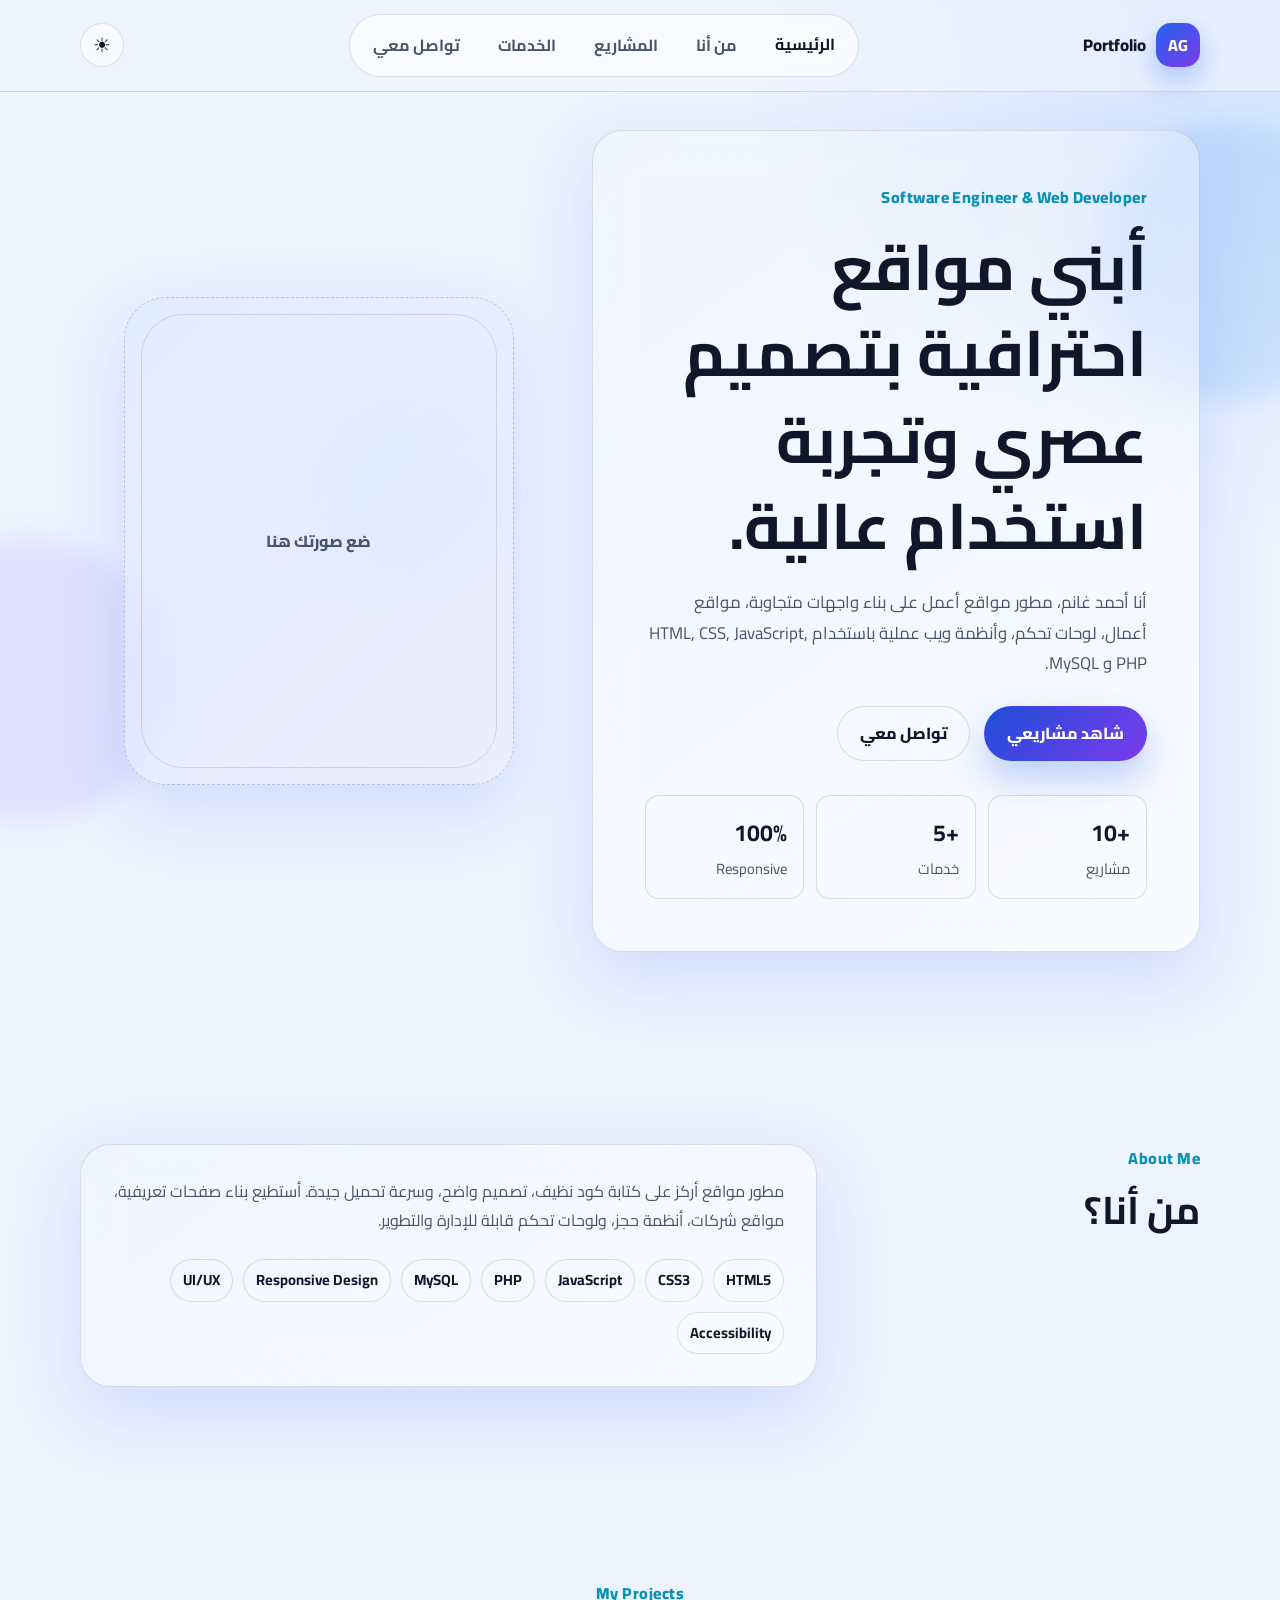
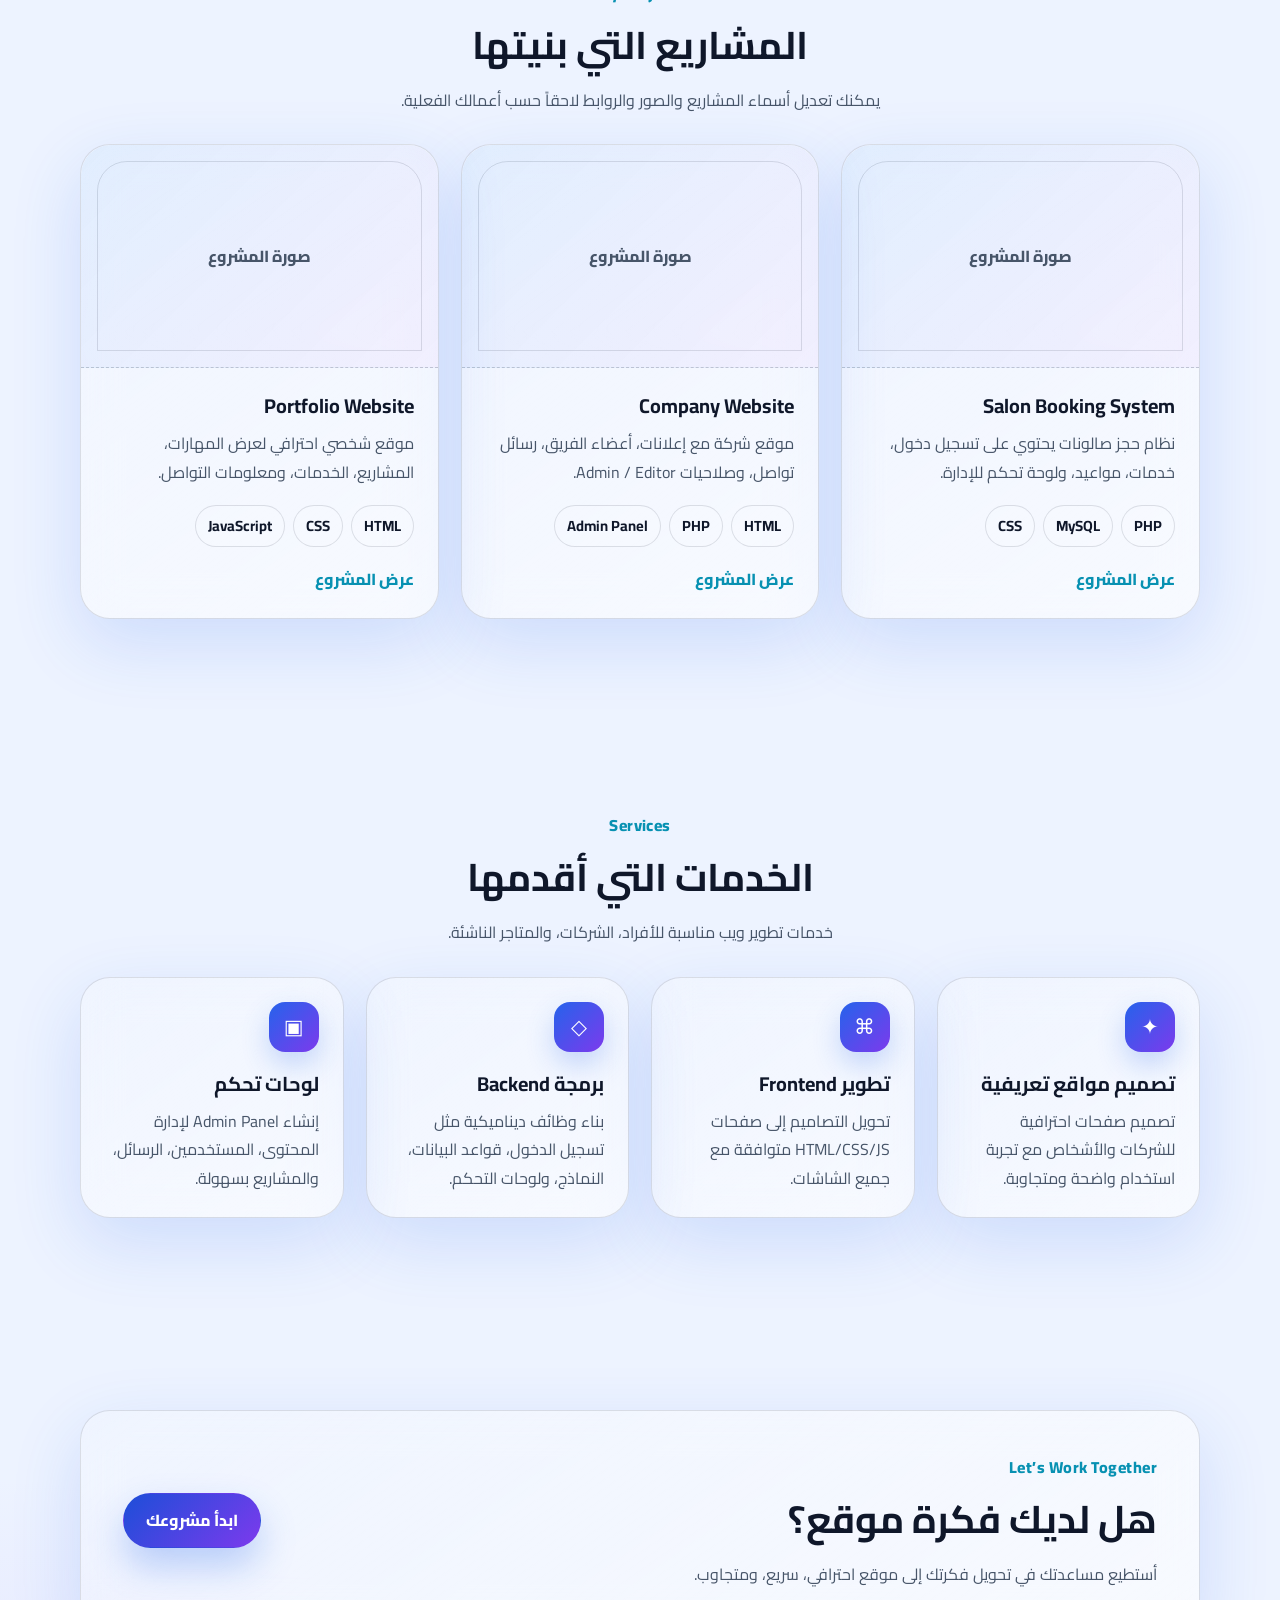
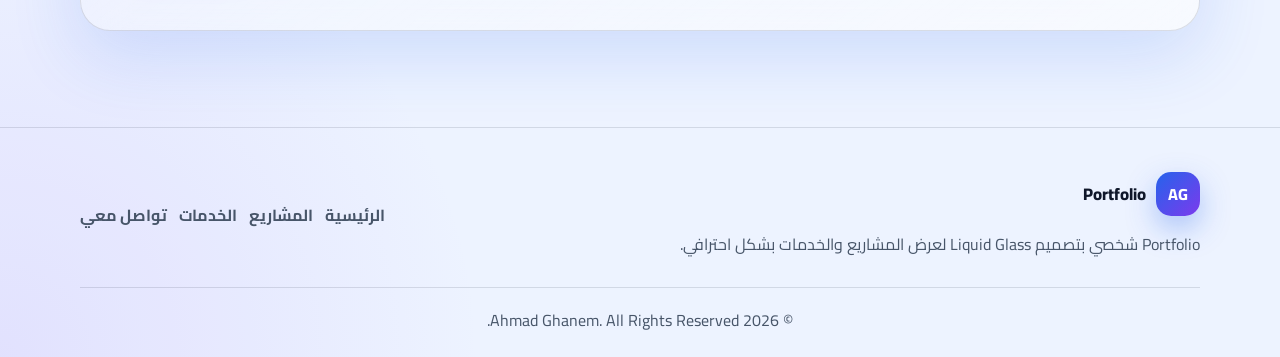
==== index.html @ 42062185 "Add files via upload" ====
<!DOCTYPE html>
<html lang="ar" dir="rtl">
<head>
  <meta charset="UTF-8" />
  <meta name="viewport" content="width=device-width, initial-scale=1.0" />
  <meta name="description" content="Portfolio احترافي لمبرمج ومطور مواقع" />
  <title>Ahmad Ghanem | Web Developer Portfolio</title>

  <link rel="preconnect" href="https://fonts.googleapis.com" />
  <link rel="preconnect" href="https://fonts.gstatic.com" crossorigin />
  <link href="https://fonts.googleapis.com/css2?family=Cairo:wght@400;500;600;700;800&display=swap" rel="stylesheet" />
  <link rel="stylesheet" href="assets/css/style.css" />
</head>
<body>
  <a href="#main" class="skip-link">تخطي إلى المحتوى الرئيسي</a>

  <div class="bg-shapes" aria-hidden="true">
    <span class="shape shape-one"></span>
    <span class="shape shape-two"></span>
    <span class="shape shape-three"></span>
  </div>

  <header class="site-header" id="top">
    <nav class="navbar container" aria-label="القائمة الرئيسية">
      <a href="index.html" class="logo" aria-label="الانتقال إلى الصفحة الرئيسية">
        <span class="logo-mark">AG</span>
        <span class="logo-text">Portfolio</span>
      </a>

      <button class="nav-toggle" type="button" aria-label="فتح القائمة" aria-expanded="false" aria-controls="navMenu">
        <span></span>
        <span></span>
        <span></span>
      </button>

      <ul class="nav-menu" id="navMenu">
        <li><a href="#home" class="nav-link active">الرئيسية</a></li>
        <li><a href="#about" class="nav-link">من أنا</a></li>
        <li><a href="#projects" class="nav-link">المشاريع</a></li>
        <li><a href="#services" class="nav-link">الخدمات</a></li>
        <li><a href="contact.html" class="nav-link">تواصل معي</a></li>
      </ul>

      <button class="theme-toggle" type="button" aria-label="تبديل الوضع الليلي والنهاري">
        <span class="theme-icon">☾</span>
      </button>
    </nav>
  </header>

  <main id="main">
    <section class="hero section" id="home">
      <div class="container hero-grid">
        <div class="hero-content glass-card reveal">
          <span class="eyebrow">Software Engineer & Web Developer</span>
          <h1>أبني مواقع احترافية بتصميم عصري وتجربة استخدام عالية.</h1>
          <p>
            أنا أحمد غانم، مطور مواقع أعمل على بناء واجهات متجاوبة، مواقع أعمال، لوحات تحكم، وأنظمة ويب عملية باستخدام HTML, CSS, JavaScript, PHP و MySQL.
          </p>

          <div class="hero-actions">
            <a href="#projects" class="btn btn-primary">شاهد مشاريعي</a>
            <a href="contact.html" class="btn btn-outline">تواصل معي</a>
          </div>

          <div class="hero-stats" aria-label="إحصائيات مختصرة">
            <div>
              <strong>+10</strong>
              <span>مشاريع</span>
            </div>
            <div>
              <strong>+5</strong>
              <span>خدمات</span>
            </div>
            <div>
              <strong>100%</strong>
              <span>Responsive</span>
            </div>
          </div>
        </div>

        <div class="hero-image-wrap reveal">
          <div class="image-placeholder profile-placeholder" role="img" aria-label="مكان صورة شخصية سيتم إضافتها لاحقاً">
            <span>ضع صورتك هنا</span>
          </div>
        </div>
      </div>
    </section>

    <section class="section" id="about">
      <div class="container about-grid">
        <div class="section-head reveal">
          <span class="eyebrow">About Me</span>
          <h2>من أنا؟</h2>
        </div>

        <div class="glass-card about-card reveal">
          <p>
            مطور مواقع أركز على كتابة كود نظيف، تصميم واضح، وسرعة تحميل جيدة. أستطيع بناء صفحات تعريفية، مواقع شركات، أنظمة حجز، ولوحات تحكم قابلة للإدارة والتطوير.
          </p>
          <div class="skills-list" aria-label="المهارات التقنية">
            <span>HTML5</span>
            <span>CSS3</span>
            <span>JavaScript</span>
            <span>PHP</span>
            <span>MySQL</span>
            <span>Responsive Design</span>
            <span>UI/UX</span>
            <span>Accessibility</span>
          </div>
        </div>
      </div>
    </section>

    <section class="section" id="projects">
      <div class="container">
        <div class="section-head center reveal">
          <span class="eyebrow">My Projects</span>
          <h2>المشاريع التي بنيتها</h2>
          <p>يمكنك تعديل أسماء المشاريع والصور والروابط لاحقاً حسب أعمالك الفعلية.</p>
        </div>

        <div class="cards-grid projects-grid">
          <article class="project-card glass-card reveal">
            <div class="image-placeholder project-image" role="img" aria-label="مكان صورة مشروع">
              <span>صورة المشروع</span>
            </div>
            <div class="card-body">
              <h3>Salon Booking System</h3>
              <p>نظام حجز صالونات يحتوي على تسجيل دخول، خدمات، مواعيد، ولوحة تحكم للإدارة.</p>
              <div class="tags">
                <span>PHP</span>
                <span>MySQL</span>
                <span>CSS</span>
              </div>
              <a href="#" class="text-link" aria-label="عرض تفاصيل مشروع Salon Booking System">عرض المشروع</a>
            </div>
          </article>

          <article class="project-card glass-card reveal">
            <div class="image-placeholder project-image" role="img" aria-label="مكان صورة مشروع">
              <span>صورة المشروع</span>
            </div>
            <div class="card-body">
              <h3>Company Website</h3>
              <p>موقع شركة مع إعلانات، أعضاء الفريق، رسائل تواصل، وصلاحيات Admin / Editor.</p>
              <div class="tags">
                <span>HTML</span>
                <span>PHP</span>
                <span>Admin Panel</span>
              </div>
              <a href="#" class="text-link" aria-label="عرض تفاصيل مشروع Company Website">عرض المشروع</a>
            </div>
          </article>

          <article class="project-card glass-card reveal">
            <div class="image-placeholder project-image" role="img" aria-label="مكان صورة مشروع">
              <span>صورة المشروع</span>
            </div>
            <div class="card-body">
              <h3>Portfolio Website</h3>
              <p>موقع شخصي احترافي لعرض المهارات، المشاريع، الخدمات، ومعلومات التواصل.</p>
              <div class="tags">
                <span>HTML</span>
                <span>CSS</span>
                <span>JavaScript</span>
              </div>
              <a href="#" class="text-link" aria-label="عرض تفاصيل مشروع Portfolio Website">عرض المشروع</a>
            </div>
          </article>
        </div>
      </div>
    </section>

    <section class="section" id="services">
      <div class="container">
        <div class="section-head center reveal">
          <span class="eyebrow">Services</span>
          <h2>الخدمات التي أقدمها</h2>
          <p>خدمات تطوير ويب مناسبة للأفراد، الشركات، والمتاجر الناشئة.</p>
        </div>

        <div class="cards-grid services-grid">
          <article class="service-card glass-card reveal">
            <div class="service-icon" aria-hidden="true">✦</div>
            <h3>تصميم مواقع تعريفية</h3>
            <p>تصميم صفحات احترافية للشركات والأشخاص مع تجربة استخدام واضحة ومتجاوبة.</p>
          </article>

          <article class="service-card glass-card reveal">
            <div class="service-icon" aria-hidden="true">⌘</div>
            <h3>تطوير Frontend</h3>
            <p>تحويل التصاميم إلى صفحات HTML/CSS/JS متوافقة مع جميع الشاشات.</p>
          </article>

          <article class="service-card glass-card reveal">
            <div class="service-icon" aria-hidden="true">◇</div>
            <h3>برمجة Backend</h3>
            <p>بناء وظائف ديناميكية مثل تسجيل الدخول، قواعد البيانات، النماذج، ولوحات التحكم.</p>
          </article>

          <article class="service-card glass-card reveal">
            <div class="service-icon" aria-hidden="true">▣</div>
            <h3>لوحات تحكم</h3>
            <p>إنشاء Admin Panel لإدارة المحتوى، المستخدمين، الرسائل، والمشاريع بسهولة.</p>
          </article>
        </div>
      </div>
    </section>

    <section class="section cta-section">
      <div class="container">
        <div class="cta-card glass-card reveal">
          <div>
            <span class="eyebrow">Let’s Work Together</span>
            <h2>هل لديك فكرة موقع؟</h2>
            <p>أستطيع مساعدتك في تحويل فكرتك إلى موقع احترافي، سريع، ومتجاوب.</p>
          </div>
          <a href="contact.html" class="btn btn-primary">ابدأ مشروعك</a>
        </div>
      </div>
    </section>
  </main>

  <footer class="footer">
    <div class="container footer-grid">
      <div>
        <a href="index.html" class="logo footer-logo">
          <span class="logo-mark">AG</span>
          <span class="logo-text">Portfolio</span>
        </a>
        <p>Portfolio شخصي بتصميم Liquid Glass لعرض المشاريع والخدمات بشكل احترافي.</p>
      </div>

      <div class="footer-links">
        <a href="#home">الرئيسية</a>
        <a href="#projects">المشاريع</a>
        <a href="#services">الخدمات</a>
        <a href="contact.html">تواصل معي</a>
      </div>
    </div>

    <div class="footer-bottom container">
      <p>© <span id="year"></span> Ahmad Ghanem. All Rights Reserved.</p>
    </div>
  </footer>

  <script src="assets/js/main.js"></script>
</body>
</html>
---- assets/css/style.css ----
:root {
  --bg: #050816;
  --bg-soft: #0b1024;
  --text: #f8fafc;
  --muted: #a7b0c3;
  --primary: #60a5fa;
  --primary-strong: #2563eb;
  --secondary: #a78bfa;
  --accent: #22d3ee;
  --glass: rgba(255, 255, 255, 0.09);
  --glass-border: rgba(255, 255, 255, 0.2);
  --shadow: 0 24px 80px rgba(0, 0, 0, 0.35);
  --radius-lg: 30px;
  --radius-md: 22px;
  --radius-sm: 14px;
  --container: 1120px;
  --transition: 220ms ease;
}

[data-theme="light"] {
  --bg: #edf3ff;
  --bg-soft: #ffffff;
  --text: #0f172a;
  --muted: #475569;
  --primary: #2563eb;
  --primary-strong: #1d4ed8;
  --secondary: #7c3aed;
  --accent: #0891b2;
  --glass: rgba(255, 255, 255, 0.58);
  --glass-border: rgba(15, 23, 42, 0.12);
  --shadow: 0 24px 70px rgba(37, 99, 235, 0.16);
}

* {
  box-sizing: border-box;
  margin: 0;
  padding: 0;
}

html {
  scroll-behavior: smooth;
}

body {
  min-height: 100vh;
  font-family: "Cairo", system-ui, -apple-system, BlinkMacSystemFont, "Segoe UI", sans-serif;
  background:
    radial-gradient(circle at top right, rgba(96, 165, 250, 0.2), transparent 34rem),
    radial-gradient(circle at bottom left, rgba(167, 139, 250, 0.18), transparent 30rem),
    var(--bg);
  color: var(--text);
  line-height: 1.8;
  overflow-x: hidden;
}

body.menu-open {
  overflow: hidden;
}

img {
  max-width: 100%;
  display: block;
}

a {
  color: inherit;
  text-decoration: none;
}

ul {
  list-style: none;
}

button,
input,
textarea {
  font: inherit;
}

button {
  cursor: pointer;
}

:focus-visible {
  outline: 3px solid var(--accent);
  outline-offset: 4px;
}

.skip-link {
  position: fixed;
  top: 14px;
  right: 14px;
  z-index: 9999;
  transform: translateY(-140%);
  padding: 10px 16px;
  border-radius: 999px;
  background: var(--text);
  color: var(--bg);
  font-weight: 700;
  transition: transform var(--transition);
}

.skip-link:focus {
  transform: translateY(0);
}

.container {
  width: min(calc(100% - 32px), var(--container));
  margin-inline: auto;
}

.section {
  padding: 96px 0;
  position: relative;
}

.bg-shapes {
  position: fixed;
  inset: 0;
  pointer-events: none;
  z-index: -1;
  overflow: hidden;
}

.shape {
  position: absolute;
  width: 280px;
  height: 280px;
  border-radius: 999px;
  filter: blur(12px);
  opacity: 0.55;
}

.shape-one {
  top: 120px;
  right: -90px;
  background: rgba(96, 165, 250, 0.35);
}

.shape-two {
  bottom: 80px;
  left: -110px;
  background: rgba(167, 139, 250, 0.32);
}

.shape-three {
  top: 45%;
  left: 25%;
  width: 180px;
  height: 180px;
  background: rgba(34, 211, 238, 0.18);
}

.glass-card {
  border: 1px solid var(--glass-border);
  background: linear-gradient(145deg, rgba(255, 255, 255, 0.14), var(--glass));
  box-shadow: var(--shadow);
  backdrop-filter: blur(22px);
  -webkit-backdrop-filter: blur(22px);
  border-radius: var(--radius-lg);
}

.site-header {
  position: fixed;
  top: 0;
  right: 0;
  left: 0;
  z-index: 1000;
  padding: 14px 0;
  background: rgba(5, 8, 22, 0.58);
  backdrop-filter: blur(20px);
  -webkit-backdrop-filter: blur(20px);
  border-bottom: 1px solid var(--glass-border);
}

[data-theme="light"] .site-header {
  background: rgba(237, 243, 255, 0.68);
}

.navbar {
  display: flex;
  align-items: center;
  justify-content: space-between;
  gap: 18px;
}

.logo {
  display: inline-flex;
  align-items: center;
  gap: 10px;
  font-weight: 800;
}

.logo-mark {
  width: 44px;
  height: 44px;
  display: grid;
  place-items: center;
  border-radius: 15px;
  background: linear-gradient(135deg, var(--primary), var(--secondary));
  color: #fff;
  box-shadow: 0 12px 30px rgba(37, 99, 235, 0.35);
}

.logo-text {
  font-size: 1.05rem;
}

.nav-menu {
  display: flex;
  align-items: center;
  gap: 8px;
  padding: 8px;
  border: 1px solid var(--glass-border);
  border-radius: 999px;
  background: var(--glass);
}

.nav-link {
  display: inline-flex;
  padding: 8px 15px;
  border-radius: 999px;
  color: var(--muted);
  font-weight: 700;
  transition: color var(--transition), background var(--transition), transform var(--transition);
}

.nav-link:hover,
.nav-link.active {
  color: var(--text);
  background: rgba(255, 255, 255, 0.12);
  transform: translateY(-1px);
}

.theme-toggle,
.nav-toggle {
  border: 1px solid var(--glass-border);
  color: var(--text);
  background: var(--glass);
  backdrop-filter: blur(18px);
  -webkit-backdrop-filter: blur(18px);
}

.theme-toggle {
  width: 44px;
  height: 44px;
  border-radius: 999px;
  display: grid;
  place-items: center;
  font-size: 1.25rem;
}

.nav-toggle {
  width: 46px;
  height: 46px;
  display: none;
  flex-direction: column;
  align-items: center;
  justify-content: center;
  gap: 5px;
  border-radius: 15px;
}

.nav-toggle span {
  width: 20px;
  height: 2px;
  border-radius: 999px;
  background: var(--text);
  transition: transform var(--transition), opacity var(--transition);
}

.nav-toggle.active span:nth-child(1) {
  transform: translateY(7px) rotate(45deg);
}

.nav-toggle.active span:nth-child(2) {
  opacity: 0;
}

.nav-toggle.active span:nth-child(3) {
  transform: translateY(-7px) rotate(-45deg);
}

.hero {
  min-height: 100vh;
  display: flex;
  align-items: center;
  padding-top: 130px;
}

.hero-grid {
  display: grid;
  grid-template-columns: 1.12fr 0.88fr;
  align-items: center;
  gap: 34px;
}

.hero-content {
  padding: clamp(28px, 5vw, 52px);
}

.eyebrow {
  display: inline-flex;
  margin-bottom: 12px;
  color: var(--accent);
  font-weight: 800;
  letter-spacing: 0.03em;
}

h1,
h2,
h3 {
  line-height: 1.35;
  color: var(--text);
}

h1 {
  font-size: clamp(2.1rem, 5vw, 4.6rem);
  margin-bottom: 18px;
  max-width: 860px;
}

h2 {
  font-size: clamp(1.8rem, 3vw, 3rem);
  margin-bottom: 14px;
}

h3 {
  font-size: 1.25rem;
  margin-bottom: 10px;
}

p {
  color: var(--muted);
}

.hero-content p {
  max-width: 700px;
  font-size: 1.05rem;
}

.hero-actions {
  display: flex;
  flex-wrap: wrap;
  gap: 14px;
  margin-top: 28px;
}

.btn {
  display: inline-flex;
  align-items: center;
  justify-content: center;
  gap: 8px;
  min-height: 48px;
  padding: 12px 22px;
  border-radius: 999px;
  border: 1px solid transparent;
  font-weight: 800;
  transition: transform var(--transition), box-shadow var(--transition), background var(--transition);
}

.btn:hover {
  transform: translateY(-2px);
}

.btn-primary {
  color: #fff;
  background: linear-gradient(135deg, var(--primary-strong), var(--secondary));
  box-shadow: 0 18px 36px rgba(37, 99, 235, 0.28);
}

.btn-outline {
  border-color: var(--glass-border);
  background: rgba(255, 255, 255, 0.08);
  color: var(--text);
}

.hero-stats {
  display: grid;
  grid-template-columns: repeat(3, minmax(0, 1fr));
  gap: 12px;
  margin-top: 34px;
}

.hero-stats div {
  padding: 16px;
  border: 1px solid var(--glass-border);
  border-radius: var(--radius-sm);
  background: rgba(255, 255, 255, 0.07);
}

.hero-stats strong {
  display: block;
  font-size: 1.45rem;
  color: var(--text);
}

.hero-stats span {
  color: var(--muted);
  font-size: 0.92rem;
}

.hero-image-wrap {
  min-height: 520px;
  display: flex;
  align-items: center;
  justify-content: center;
}

.image-placeholder {
  position: relative;
  display: grid;
  place-items: center;
  overflow: hidden;
  border: 1px dashed rgba(255, 255, 255, 0.35);
  background:
    linear-gradient(135deg, rgba(96, 165, 250, 0.16), rgba(167, 139, 250, 0.12)),
    var(--glass);
  color: var(--muted);
  backdrop-filter: blur(18px);
  -webkit-backdrop-filter: blur(18px);
}

[data-theme="light"] .image-placeholder {
  border-color: rgba(15, 23, 42, 0.2);
}

.profile-placeholder {
  width: min(100%, 390px);
  aspect-ratio: 4 / 5;
  border-radius: 42px;
  box-shadow: var(--shadow);
}

.profile-placeholder::before,
.project-image::before {
  content: "";
  position: absolute;
  inset: 16px;
  border-radius: inherit;
  border: 1px solid var(--glass-border);
}

.image-placeholder span {
  position: relative;
  z-index: 1;
  font-weight: 800;
}

.section-head {
  max-width: 720px;
  margin-bottom: 30px;
}

.section-head.center {
  text-align: center;
  margin-inline: auto;
}

.about-grid {
  display: grid;
  grid-template-columns: 0.65fr 1.35fr;
  gap: 28px;
  align-items: start;
}

.about-card {
  padding: 32px;
}

.skills-list {
  display: flex;
  flex-wrap: wrap;
  gap: 10px;
  margin-top: 24px;
}

.skills-list span,
.tags span {
  display: inline-flex;
  padding: 7px 12px;
  border: 1px solid var(--glass-border);
  border-radius: 999px;
  background: rgba(255, 255, 255, 0.08);
  color: var(--text);
  font-size: 0.92rem;
  font-weight: 700;
}

.cards-grid {
  display: grid;
  gap: 22px;
}

.projects-grid {
  grid-template-columns: repeat(3, minmax(0, 1fr));
}

.services-grid {
  grid-template-columns: repeat(4, minmax(0, 1fr));
}

.project-card,
.service-card {
  overflow: hidden;
  transition: transform var(--transition), border-color var(--transition);
}

.project-card:hover,
.service-card:hover {
  transform: translateY(-6px);
  border-color: rgba(96, 165, 250, 0.5);
}

.project-image {
  width: 100%;
  aspect-ratio: 16 / 10;
  border-radius: var(--radius-lg) var(--radius-lg) 0 0;
  border-right: none;
  border-left: none;
  border-top: none;
}

.card-body,
.service-card {
  padding: 24px;
}

.tags {
  display: flex;
  flex-wrap: wrap;
  gap: 8px;
  margin: 18px 0;
}

.text-link {
  display: inline-flex;
  color: var(--accent);
  font-weight: 800;
}

.text-link:hover {
  text-decoration: underline;
}

.service-icon {
  width: 50px;
  height: 50px;
  display: grid;
  place-items: center;
  margin-bottom: 18px;
  border-radius: 16px;
  color: #fff;
  background: linear-gradient(135deg, var(--primary), var(--secondary));
  font-size: 1.3rem;
  box-shadow: 0 12px 28px rgba(37, 99, 235, 0.24);
}

.cta-card {
  padding: clamp(28px, 5vw, 42px);
  display: flex;
  align-items: center;
  justify-content: space-between;
  gap: 24px;
}

.contact-hero {
  padding-top: 150px;
  min-height: 100vh;
}

.contact-grid {
  display: grid;
  grid-template-columns: 1.15fr 0.85fr;
  gap: 24px;
  align-items: start;
}

.contact-form,
.contact-info {
  padding: 30px;
}

.form-group {
  margin-bottom: 18px;
}

label {
  display: inline-flex;
  margin-bottom: 8px;
  color: var(--text);
  font-weight: 800;
}

input,
textarea {
  width: 100%;
  border: 1px solid var(--glass-border);
  border-radius: 16px;
  padding: 13px 15px;
  background: rgba(255, 255, 255, 0.08);
  color: var(--text);
  transition: border-color var(--transition), box-shadow var(--transition), background var(--transition);
}

input::placeholder,
textarea::placeholder {
  color: color-mix(in srgb, var(--muted), transparent 10%);
}

input:focus,
textarea:focus {
  border-color: var(--accent);
  box-shadow: 0 0 0 4px rgba(34, 211, 238, 0.14);
  outline: none;
}

textarea {
  resize: vertical;
  min-height: 150px;
}

.error-message {
  display: none;
  color: #fca5a5;
  margin-top: 5px;
}

.form-group.invalid .error-message {
  display: block;
}

.form-group.invalid input,
.form-group.invalid textarea {
  border-color: #ef4444;
}

.form-note {
  margin-top: 14px;
  font-size: 0.92rem;
}

.info-list {
  display: grid;
  gap: 14px;
  margin-top: 24px;
}

.info-list li {
  padding: 16px;
  border: 1px solid var(--glass-border);
  border-radius: 18px;
  background: rgba(255, 255, 255, 0.07);
}

.info-list span {
  display: block;
  color: var(--muted);
  font-size: 0.92rem;
}

.info-list a {
  color: var(--text);
  font-weight: 800;
  overflow-wrap: anywhere;
}

.footer {
  padding: 44px 0 22px;
  border-top: 1px solid var(--glass-border);
  background: rgba(255, 255, 255, 0.04);
}

.footer-grid {
  display: flex;
  justify-content: space-between;
  gap: 28px;
}

.footer-grid p {
  max-width: 520px;
  margin-top: 14px;
}

.footer-links {
  display: flex;
  flex-wrap: wrap;
  gap: 12px;
  align-items: center;
}

.footer-links a {
  color: var(--muted);
  font-weight: 700;
}

.footer-links a:hover {
  color: var(--text);
}

.footer-bottom {
  margin-top: 28px;
  padding-top: 18px;
  border-top: 1px solid var(--glass-border);
  text-align: center;
}

.reveal {
  opacity: 0;
  transform: translateY(20px);
  transition: opacity 700ms ease, transform 700ms ease;
}

.reveal.visible {
  opacity: 1;
  transform: translateY(0);
}

@media (max-width: 980px) {
  .hero-grid,
  .about-grid,
  .contact-grid {
    grid-template-columns: 1fr;
  }

  .hero-image-wrap {
    min-height: auto;
  }

  .projects-grid,
  .services-grid {
    grid-template-columns: repeat(2, minmax(0, 1fr));
  }
}

@media (max-width: 760px) {
  .section {
    padding: 72px 0;
  }

  .site-header {
    padding: 10px 0;
  }

  .nav-toggle {
    display: flex;
  }

  .nav-menu {
    position: fixed;
    top: 74px;
    right: 16px;
    left: 16px;
    display: grid;
    gap: 8px;
    padding: 16px;
    border-radius: 24px;
    transform: translateY(-18px);
    opacity: 0;
    visibility: hidden;
    pointer-events: none;
    transition: opacity var(--transition), transform var(--transition), visibility var(--transition);
  }

  .nav-menu.open {
    transform: translateY(0);
    opacity: 1;
    visibility: visible;
    pointer-events: auto;
  }

  .nav-link {
    justify-content: center;
    width: 100%;
  }

  .hero {
    padding-top: 110px;
  }

  .hero-content {
    padding: 26px;
  }

  .hero-stats,
  .projects-grid,
  .services-grid {
    grid-template-columns: 1fr;
  }

  .cta-card,
  .footer-grid {
    flex-direction: column;
    align-items: flex-start;
  }

  .profile-placeholder {
    width: min(100%, 320px);
  }
}

@media (max-width: 480px) {
  .container {
    width: min(calc(100% - 22px), var(--container));
  }

  .logo-text {
    display: none;
  }

  .hero-actions .btn,
  .cta-card .btn,
  .contact-form .btn {
    width: 100%;
  }

  .contact-form,
  .contact-info,
  .about-card,
  .service-card,
  .card-body {
    padding: 20px;
  }
}

@media (prefers-reduced-motion: reduce) {
  *,
  *::before,
  *::after {
    animation-duration: 0.01ms !important;
    animation-iteration-count: 1 !important;
    scroll-behavior: auto !important;
    transition-duration: 0.01ms !important;
  }

  .reveal {
    opacity: 1;
    transform: none;
  }
}
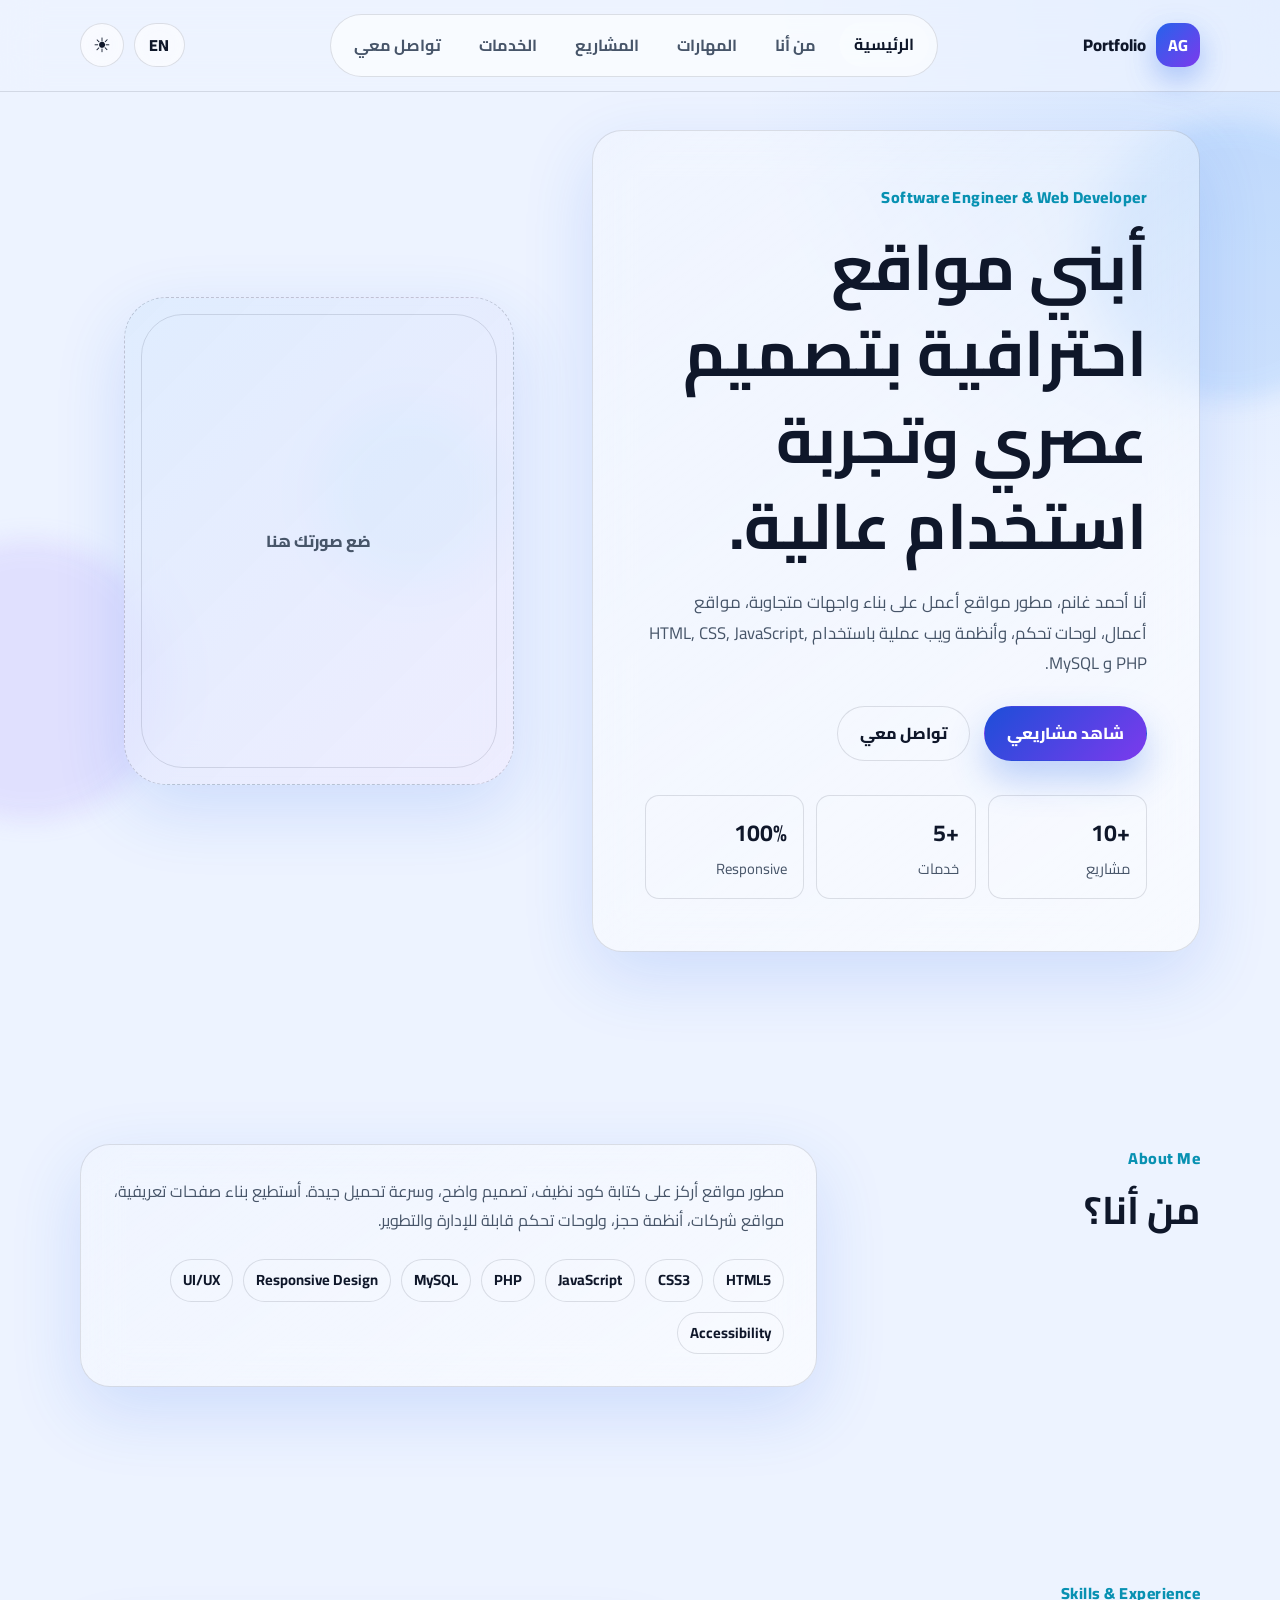
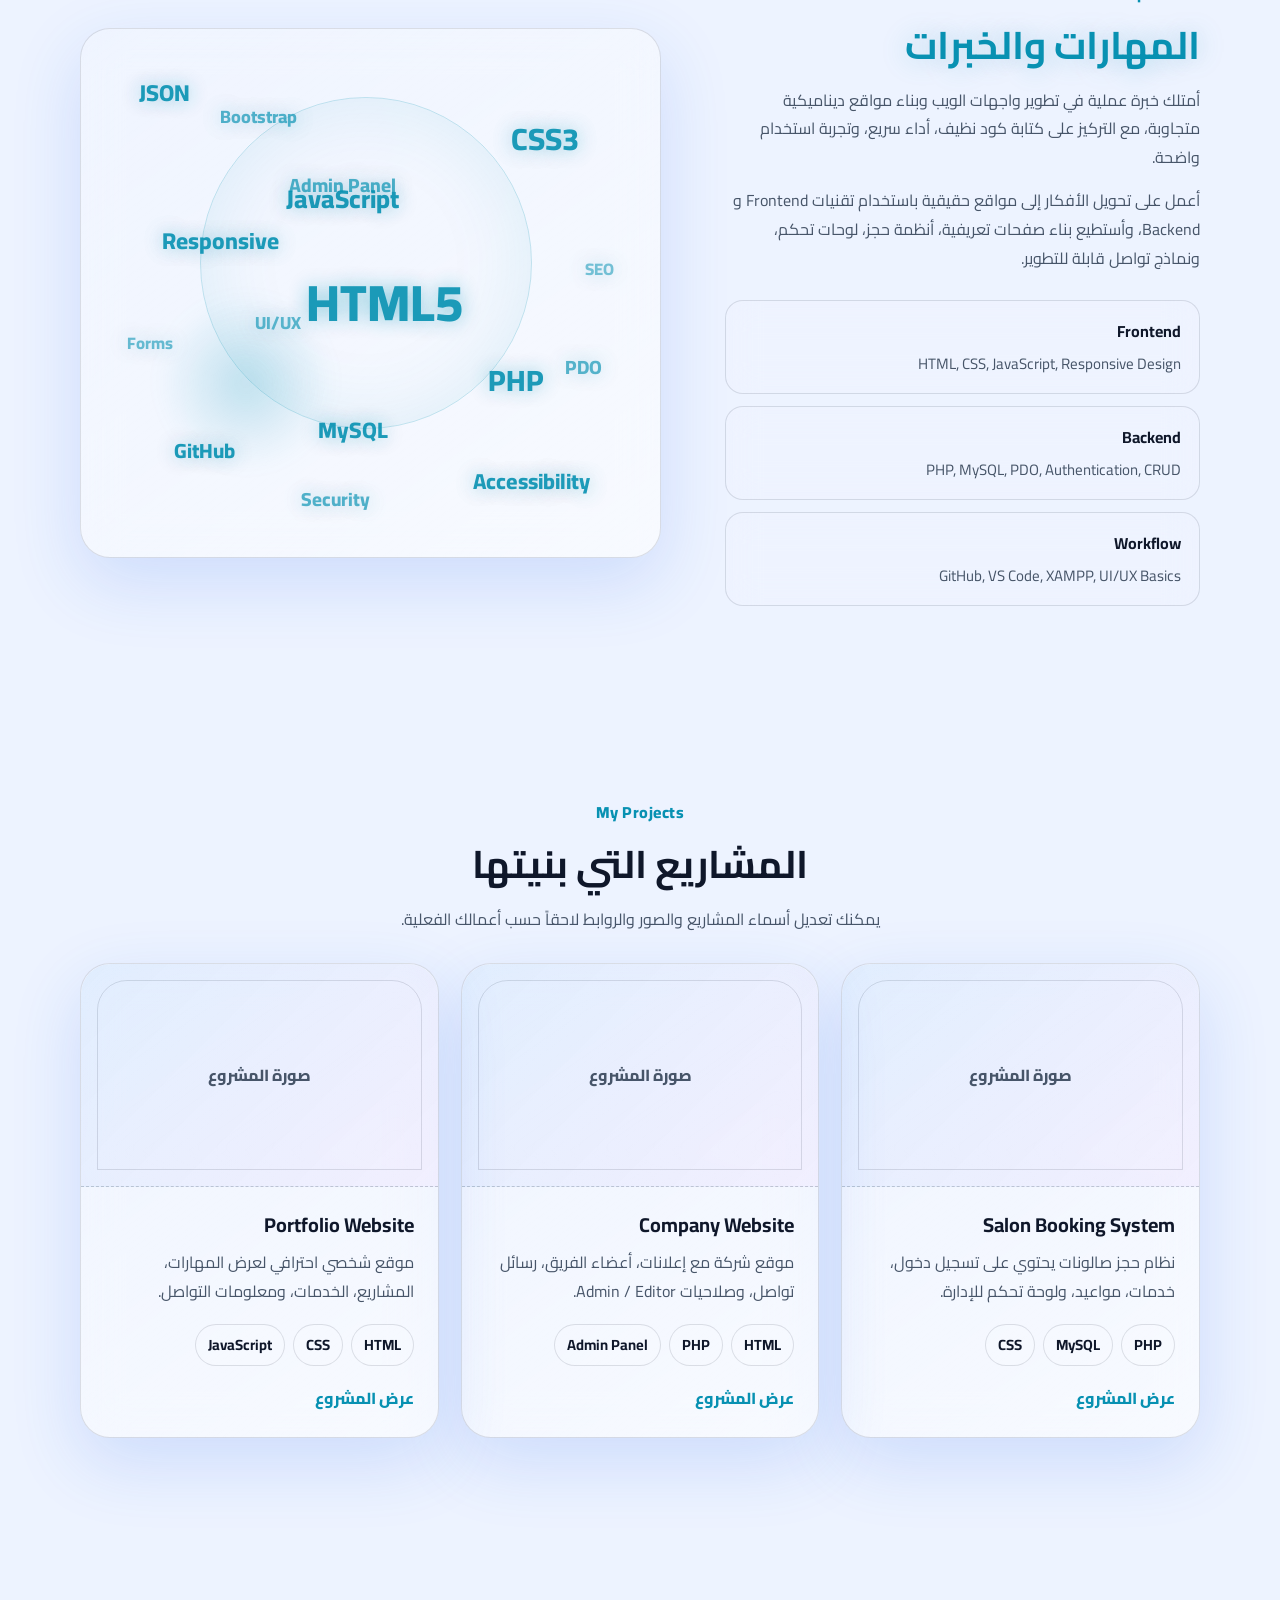
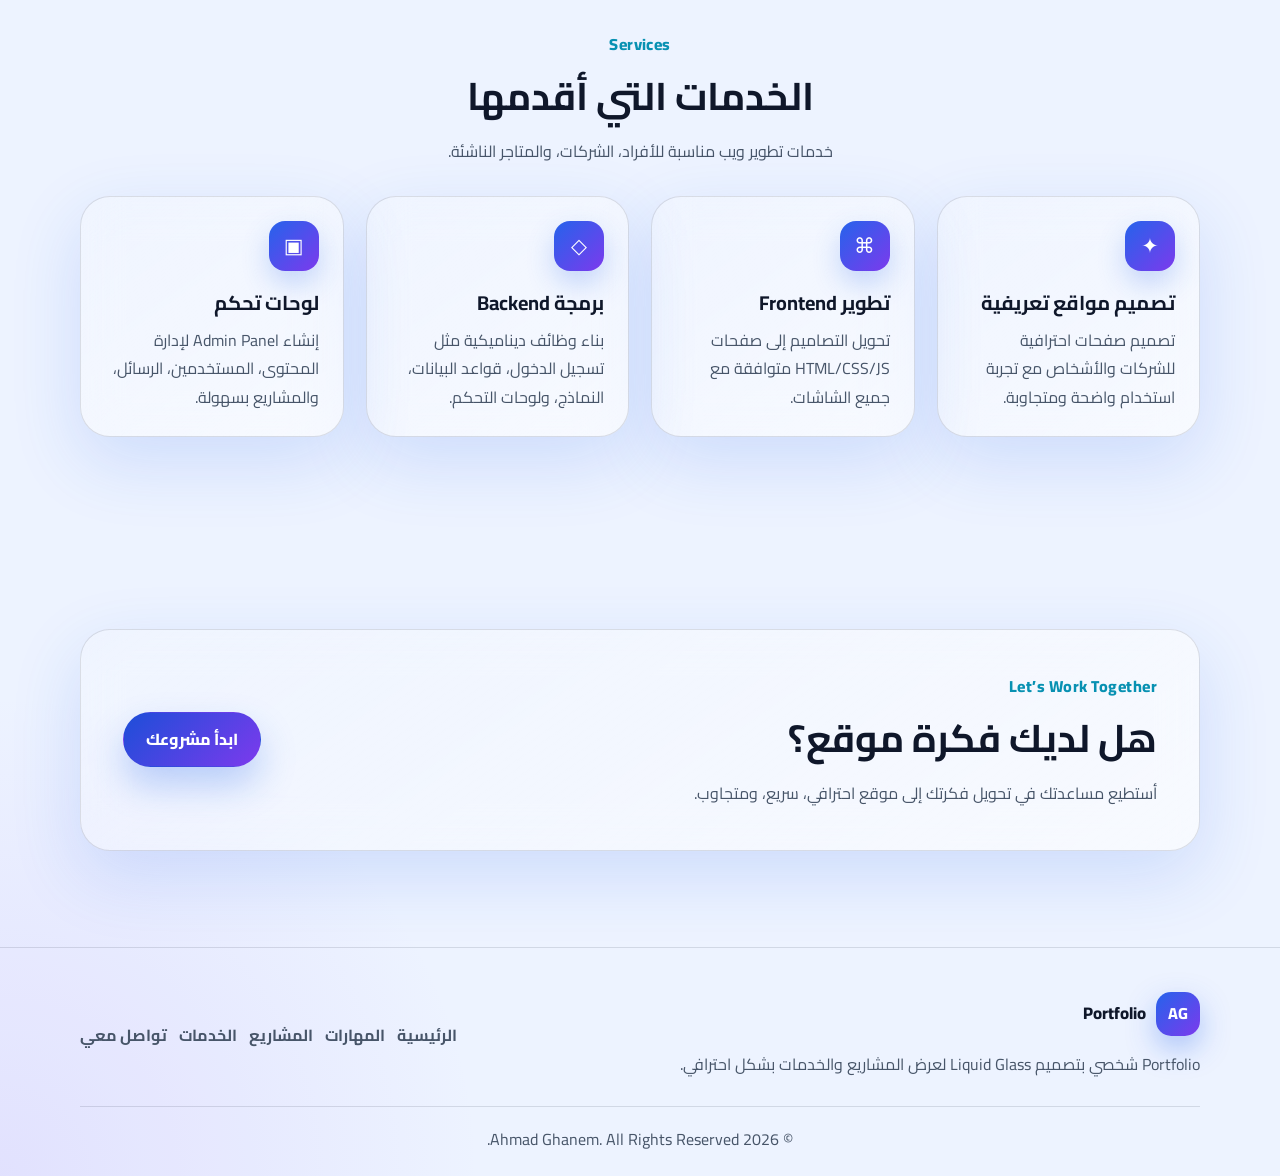
==== commit 73eaa226: "Add a website language switch button" ====
--- a/index.html
+++ b/index.html
@@ -3,47 +3,35 @@
 <head>
   <meta charset="UTF-8" />
   <meta name="viewport" content="width=device-width, initial-scale=1.0" />
-  <meta name="description" content="Portfolio احترافي لمبرمج ومطور مواقع" />
-  <title>Ahmad Ghanem | Web Developer Portfolio</title>
-
+  <meta name="description" data-i18n-content="meta.description" content="Portfolio احترافي لمبرمج ومطور مواقع" />
+  <title data-i18n-title="page.indexTitle">Ahmad Ghanem | Web Developer Portfolio</title>
   <link rel="preconnect" href="https://fonts.googleapis.com" />
   <link rel="preconnect" href="https://fonts.gstatic.com" crossorigin />
   <link href="https://fonts.googleapis.com/css2?family=Cairo:wght@400;500;600;700;800&display=swap" rel="stylesheet" />
   <link rel="stylesheet" href="assets/css/style.css" />
 </head>
 <body>
-  <a href="#main" class="skip-link">تخطي إلى المحتوى الرئيسي</a>
-
-  <div class="bg-shapes" aria-hidden="true">
-    <span class="shape shape-one"></span>
-    <span class="shape shape-two"></span>
-    <span class="shape shape-three"></span>
-  </div>
+  <a href="#main" class="skip-link" data-i18n="common.skip">تخطي إلى المحتوى الرئيسي</a>
+  <div class="bg-shapes" aria-hidden="true"><span class="shape shape-one"></span><span class="shape shape-two"></span><span class="shape shape-three"></span></div>
 
   <header class="site-header" id="top">
-    <nav class="navbar container" aria-label="القائمة الرئيسية">
-      <a href="index.html" class="logo" aria-label="الانتقال إلى الصفحة الرئيسية">
-        <span class="logo-mark">AG</span>
-        <span class="logo-text">Portfolio</span>
+    <nav class="navbar container" aria-label="القائمة الرئيسية" data-i18n-aria-label="nav.aria">
+      <a href="index.html" class="logo" aria-label="الانتقال إلى الصفحة الرئيسية" data-i18n-aria-label="nav.homeAria">
+        <span class="logo-mark">AG</span><span class="logo-text">Portfolio</span>
       </a>
-
-      <button class="nav-toggle" type="button" aria-label="فتح القائمة" aria-expanded="false" aria-controls="navMenu">
-        <span></span>
-        <span></span>
-        <span></span>
-      </button>
-
+      <button class="nav-toggle" type="button" aria-label="فتح القائمة" data-i18n-aria-label="nav.open" aria-expanded="false" aria-controls="navMenu"><span></span><span></span><span></span></button>
       <ul class="nav-menu" id="navMenu">
-        <li><a href="#home" class="nav-link active">الرئيسية</a></li>
-        <li><a href="#about" class="nav-link">من أنا</a></li>
-        <li><a href="#projects" class="nav-link">المشاريع</a></li>
-        <li><a href="#services" class="nav-link">الخدمات</a></li>
-        <li><a href="contact.html" class="nav-link">تواصل معي</a></li>
+        <li><a href="#home" class="nav-link active" data-i18n="nav.home">الرئيسية</a></li>
+        <li><a href="#about" class="nav-link" data-i18n="nav.about">من أنا</a></li>
+        <li><a href="#skills" class="nav-link" data-i18n="nav.skills">المهارات</a></li>
+        <li><a href="#projects" class="nav-link" data-i18n="nav.projects">المشاريع</a></li>
+        <li><a href="#services" class="nav-link" data-i18n="nav.services">الخدمات</a></li>
+        <li><a href="contact.html" class="nav-link" data-i18n="nav.contact">تواصل معي</a></li>
       </ul>
-
-      <button class="theme-toggle" type="button" aria-label="تبديل الوضع الليلي والنهاري">
-        <span class="theme-icon">☾</span>
-      </button>
+      <div class="nav-actions">
+        <button class="language-toggle" type="button" aria-label="Switch language" data-i18n-aria-label="common.switchLanguage"><span class="language-label">EN</span></button>
+        <button class="theme-toggle" type="button" aria-label="تبديل الوضع الليلي والنهاري" data-i18n-aria-label="common.switchTheme"><span class="theme-icon">☾</span></button>
+      </div>
     </nav>
   </header>
 
@@ -51,199 +39,68 @@
     <section class="hero section" id="home">
       <div class="container hero-grid">
         <div class="hero-content glass-card reveal">
-          <span class="eyebrow">Software Engineer & Web Developer</span>
-          <h1>أبني مواقع احترافية بتصميم عصري وتجربة استخدام عالية.</h1>
-          <p>
-            أنا أحمد غانم، مطور مواقع أعمل على بناء واجهات متجاوبة، مواقع أعمال، لوحات تحكم، وأنظمة ويب عملية باستخدام HTML, CSS, JavaScript, PHP و MySQL.
-          </p>
-
+          <span class="eyebrow" data-i18n="hero.eyebrow">Software Engineer & Web Developer</span>
+          <h1 data-i18n="hero.title">أبني مواقع احترافية بتصميم عصري وتجربة استخدام عالية.</h1>
+          <p data-i18n="hero.text">أنا أحمد غانم، مطور مواقع أعمل على بناء واجهات متجاوبة، مواقع أعمال، لوحات تحكم، وأنظمة ويب عملية باستخدام HTML, CSS, JavaScript, PHP و MySQL.</p>
           <div class="hero-actions">
-            <a href="#projects" class="btn btn-primary">شاهد مشاريعي</a>
-            <a href="contact.html" class="btn btn-outline">تواصل معي</a>
+            <a href="#projects" class="btn btn-primary" data-i18n="hero.projectsBtn">شاهد مشاريعي</a>
+            <a href="contact.html" class="btn btn-outline" data-i18n="hero.contactBtn">تواصل معي</a>
           </div>
-
-          <div class="hero-stats" aria-label="إحصائيات مختصرة">
-            <div>
-              <strong>+10</strong>
-              <span>مشاريع</span>
-            </div>
-            <div>
-              <strong>+5</strong>
-              <span>خدمات</span>
-            </div>
-            <div>
-              <strong>100%</strong>
-              <span>Responsive</span>
-            </div>
+          <div class="hero-stats" aria-label="إحصائيات مختصرة" data-i18n-aria-label="hero.statsAria">
+            <div><strong>+10</strong><span data-i18n="hero.statProjects">مشاريع</span></div>
+            <div><strong>+5</strong><span data-i18n="hero.statServices">خدمات</span></div>
+            <div><strong>100%</strong><span>Responsive</span></div>
           </div>
         </div>
-
-        <div class="hero-image-wrap reveal">
-          <div class="image-placeholder profile-placeholder" role="img" aria-label="مكان صورة شخصية سيتم إضافتها لاحقاً">
-            <span>ضع صورتك هنا</span>
-          </div>
-        </div>
+        <div class="hero-image-wrap reveal"><div class="image-placeholder profile-placeholder" role="img" aria-label="مكان صورة شخصية سيتم إضافتها لاحقاً" data-i18n-aria-label="hero.imageAria"><span data-i18n="hero.imagePlaceholder">ضع صورتك هنا</span></div></div>
       </div>
     </section>
 
     <section class="section" id="about">
       <div class="container about-grid">
-        <div class="section-head reveal">
-          <span class="eyebrow">About Me</span>
-          <h2>من أنا؟</h2>
+        <div class="section-head reveal"><span class="eyebrow" data-i18n="about.eyebrow">About Me</span><h2 data-i18n="about.title">من أنا؟</h2></div>
+        <div class="glass-card about-card reveal"><p data-i18n="about.text">مطور مواقع أركز على كتابة كود نظيف، تصميم واضح، وسرعة تحميل جيدة. أستطيع بناء صفحات تعريفية، مواقع شركات، أنظمة حجز، ولوحات تحكم قابلة للإدارة والتطوير.</p><div class="skills-list" aria-label="المهارات التقنية" data-i18n-aria-label="about.skillsAria"><span>HTML5</span><span>CSS3</span><span>JavaScript</span><span>PHP</span><span>MySQL</span><span>Responsive Design</span><span>UI/UX</span><span>Accessibility</span></div></div>
+      </div>
+    </section>
+
+    <section class="section skills-experience-section" id="skills">
+      <div class="container skills-experience-grid">
+        <div class="skills-copy reveal">
+          <span class="eyebrow" data-i18n="skills.eyebrow">Skills & Experience</span>
+          <h2 data-i18n="skills.title">المهارات والخبرات</h2>
+          <p data-i18n="skills.text1">أمتلك خبرة عملية في تطوير واجهات الويب وبناء مواقع ديناميكية متجاوبة، مع التركيز على كتابة كود نظيف، أداء سريع، وتجربة استخدام واضحة.</p>
+          <p data-i18n="skills.text2">أعمل على تحويل الأفكار إلى مواقع حقيقية باستخدام تقنيات Frontend و Backend، وأستطيع بناء صفحات تعريفية، أنظمة حجز، لوحات تحكم، ونماذج تواصل قابلة للتطوير.</p>
+          <div class="experience-points" aria-label="ملخص الخبرات" data-i18n-aria-label="skills.expAria">
+            <div class="experience-point"><strong>Frontend</strong><span>HTML, CSS, JavaScript, Responsive Design</span></div>
+            <div class="experience-point"><strong>Backend</strong><span>PHP, MySQL, PDO, Authentication, CRUD</span></div>
+            <div class="experience-point"><strong>Workflow</strong><span>GitHub, VS Code, XAMPP, UI/UX Basics</span></div>
+          </div>
         </div>
-
-        <div class="glass-card about-card reveal">
-          <p>
-            مطور مواقع أركز على كتابة كود نظيف، تصميم واضح، وسرعة تحميل جيدة. أستطيع بناء صفحات تعريفية، مواقع شركات، أنظمة حجز، ولوحات تحكم قابلة للإدارة والتطوير.
-          </p>
-          <div class="skills-list" aria-label="المهارات التقنية">
-            <span>HTML5</span>
-            <span>CSS3</span>
-            <span>JavaScript</span>
-            <span>PHP</span>
-            <span>MySQL</span>
-            <span>Responsive Design</span>
-            <span>UI/UX</span>
-            <span>Accessibility</span>
-          </div>
+        <div class="skills-orbit glass-card reveal" aria-label="قائمة مهارات تقنية" data-i18n-aria-label="skills.orbitAria">
+          <span class="skill-word word-main">HTML5</span><span class="skill-word word-1">CSS3</span><span class="skill-word word-2">JavaScript</span><span class="skill-word word-3">PHP</span><span class="skill-word word-4">MySQL</span><span class="skill-word word-5">Bootstrap</span><span class="skill-word word-6">Responsive</span><span class="skill-word word-7">UI/UX</span><span class="skill-word word-8">GitHub</span><span class="skill-word word-9">PDO</span><span class="skill-word word-10">Admin Panel</span><span class="skill-word word-11">Accessibility</span><span class="skill-word word-12">JSON</span><span class="skill-word word-13">SEO</span><span class="skill-word word-14">Forms</span><span class="skill-word word-15">Security</span>
         </div>
       </div>
     </section>
 
-    <section class="section" id="projects">
-      <div class="container">
-        <div class="section-head center reveal">
-          <span class="eyebrow">My Projects</span>
-          <h2>المشاريع التي بنيتها</h2>
-          <p>يمكنك تعديل أسماء المشاريع والصور والروابط لاحقاً حسب أعمالك الفعلية.</p>
-        </div>
+    <section class="section" id="projects"><div class="container"><div class="section-head center reveal"><span class="eyebrow" data-i18n="projects.eyebrow">My Projects</span><h2 data-i18n="projects.title">المشاريع التي بنيتها</h2><p data-i18n="projects.subtitle">يمكنك تعديل أسماء المشاريع والصور والروابط لاحقاً حسب أعمالك الفعلية.</p></div>
+      <div class="cards-grid projects-grid">
+        <article class="project-card glass-card reveal"><div class="image-placeholder project-image" role="img" aria-label="مكان صورة مشروع" data-i18n-aria-label="projects.imageAria"><span data-i18n="projects.imagePlaceholder">صورة المشروع</span></div><div class="card-body"><h3>Salon Booking System</h3><p data-i18n="projects.p1">نظام حجز صالونات يحتوي على تسجيل دخول، خدمات، مواعيد، ولوحة تحكم للإدارة.</p><div class="tags"><span>PHP</span><span>MySQL</span><span>CSS</span></div><a href="#" class="text-link" data-i18n="projects.view">عرض المشروع</a></div></article>
+        <article class="project-card glass-card reveal"><div class="image-placeholder project-image" role="img" aria-label="مكان صورة مشروع" data-i18n-aria-label="projects.imageAria"><span data-i18n="projects.imagePlaceholder">صورة المشروع</span></div><div class="card-body"><h3>Company Website</h3><p data-i18n="projects.p2">موقع شركة مع إعلانات، أعضاء الفريق، رسائل تواصل، وصلاحيات Admin / Editor.</p><div class="tags"><span>HTML</span><span>PHP</span><span>Admin Panel</span></div><a href="#" class="text-link" data-i18n="projects.view">عرض المشروع</a></div></article>
+        <article class="project-card glass-card reveal"><div class="image-placeholder project-image" role="img" aria-label="مكان صورة مشروع" data-i18n-aria-label="projects.imageAria"><span data-i18n="projects.imagePlaceholder">صورة المشروع</span></div><div class="card-body"><h3>Portfolio Website</h3><p data-i18n="projects.p3">موقع شخصي احترافي لعرض المهارات، المشاريع، الخدمات، ومعلومات التواصل.</p><div class="tags"><span>HTML</span><span>CSS</span><span>JavaScript</span></div><a href="#" class="text-link" data-i18n="projects.view">عرض المشروع</a></div></article>
+      </div></div></section>
 
-        <div class="cards-grid projects-grid">
-          <article class="project-card glass-card reveal">
-            <div class="image-placeholder project-image" role="img" aria-label="مكان صورة مشروع">
-              <span>صورة المشروع</span>
-            </div>
-            <div class="card-body">
-              <h3>Salon Booking System</h3>
-              <p>نظام حجز صالونات يحتوي على تسجيل دخول، خدمات، مواعيد، ولوحة تحكم للإدارة.</p>
-              <div class="tags">
-                <span>PHP</span>
-                <span>MySQL</span>
-                <span>CSS</span>
-              </div>
-              <a href="#" class="text-link" aria-label="عرض تفاصيل مشروع Salon Booking System">عرض المشروع</a>
-            </div>
-          </article>
+    <section class="section" id="services"><div class="container"><div class="section-head center reveal"><span class="eyebrow" data-i18n="services.eyebrow">Services</span><h2 data-i18n="services.title">الخدمات التي أقدمها</h2><p data-i18n="services.subtitle">خدمات تطوير ويب مناسبة للأفراد، الشركات، والمتاجر الناشئة.</p></div>
+      <div class="cards-grid services-grid">
+        <article class="service-card glass-card reveal"><div class="service-icon" aria-hidden="true">✦</div><h3 data-i18n="services.s1Title">تصميم مواقع تعريفية</h3><p data-i18n="services.s1Text">تصميم صفحات احترافية للشركات والأشخاص مع تجربة استخدام واضحة ومتجاوبة.</p></article>
+        <article class="service-card glass-card reveal"><div class="service-icon" aria-hidden="true">⌘</div><h3 data-i18n="services.s2Title">تطوير Frontend</h3><p data-i18n="services.s2Text">تحويل التصاميم إلى صفحات HTML/CSS/JS متوافقة مع جميع الشاشات.</p></article>
+        <article class="service-card glass-card reveal"><div class="service-icon" aria-hidden="true">◇</div><h3 data-i18n="services.s3Title">برمجة Backend</h3><p data-i18n="services.s3Text">بناء وظائف ديناميكية مثل تسجيل الدخول، قواعد البيانات، النماذج، ولوحات التحكم.</p></article>
+        <article class="service-card glass-card reveal"><div class="service-icon" aria-hidden="true">▣</div><h3 data-i18n="services.s4Title">لوحات تحكم</h3><p data-i18n="services.s4Text">إنشاء Admin Panel لإدارة المحتوى، المستخدمين، الرسائل، والمشاريع بسهولة.</p></article>
+      </div></div></section>
 
-          <article class="project-card glass-card reveal">
-            <div class="image-placeholder project-image" role="img" aria-label="مكان صورة مشروع">
-              <span>صورة المشروع</span>
-            </div>
-            <div class="card-body">
-              <h3>Company Website</h3>
-              <p>موقع شركة مع إعلانات، أعضاء الفريق، رسائل تواصل، وصلاحيات Admin / Editor.</p>
-              <div class="tags">
-                <span>HTML</span>
-                <span>PHP</span>
-                <span>Admin Panel</span>
-              </div>
-              <a href="#" class="text-link" aria-label="عرض تفاصيل مشروع Company Website">عرض المشروع</a>
-            </div>
-          </article>
-
-          <article class="project-card glass-card reveal">
-            <div class="image-placeholder project-image" role="img" aria-label="مكان صورة مشروع">
-              <span>صورة المشروع</span>
-            </div>
-            <div class="card-body">
-              <h3>Portfolio Website</h3>
-              <p>موقع شخصي احترافي لعرض المهارات، المشاريع، الخدمات، ومعلومات التواصل.</p>
-              <div class="tags">
-                <span>HTML</span>
-                <span>CSS</span>
-                <span>JavaScript</span>
-              </div>
-              <a href="#" class="text-link" aria-label="عرض تفاصيل مشروع Portfolio Website">عرض المشروع</a>
-            </div>
-          </article>
-        </div>
-      </div>
-    </section>
-
-    <section class="section" id="services">
-      <div class="container">
-        <div class="section-head center reveal">
-          <span class="eyebrow">Services</span>
-          <h2>الخدمات التي أقدمها</h2>
-          <p>خدمات تطوير ويب مناسبة للأفراد، الشركات، والمتاجر الناشئة.</p>
-        </div>
-
-        <div class="cards-grid services-grid">
-          <article class="service-card glass-card reveal">
-            <div class="service-icon" aria-hidden="true">✦</div>
-            <h3>تصميم مواقع تعريفية</h3>
-            <p>تصميم صفحات احترافية للشركات والأشخاص مع تجربة استخدام واضحة ومتجاوبة.</p>
-          </article>
-
-          <article class="service-card glass-card reveal">
-            <div class="service-icon" aria-hidden="true">⌘</div>
-            <h3>تطوير Frontend</h3>
-            <p>تحويل التصاميم إلى صفحات HTML/CSS/JS متوافقة مع جميع الشاشات.</p>
-          </article>
-
-          <article class="service-card glass-card reveal">
-            <div class="service-icon" aria-hidden="true">◇</div>
-            <h3>برمجة Backend</h3>
-            <p>بناء وظائف ديناميكية مثل تسجيل الدخول، قواعد البيانات، النماذج، ولوحات التحكم.</p>
-          </article>
-
-          <article class="service-card glass-card reveal">
-            <div class="service-icon" aria-hidden="true">▣</div>
-            <h3>لوحات تحكم</h3>
-            <p>إنشاء Admin Panel لإدارة المحتوى، المستخدمين، الرسائل، والمشاريع بسهولة.</p>
-          </article>
-        </div>
-      </div>
-    </section>
-
-    <section class="section cta-section">
-      <div class="container">
-        <div class="cta-card glass-card reveal">
-          <div>
-            <span class="eyebrow">Let’s Work Together</span>
-            <h2>هل لديك فكرة موقع؟</h2>
-            <p>أستطيع مساعدتك في تحويل فكرتك إلى موقع احترافي، سريع، ومتجاوب.</p>
-          </div>
-          <a href="contact.html" class="btn btn-primary">ابدأ مشروعك</a>
-        </div>
-      </div>
-    </section>
+    <section class="section cta-section"><div class="container"><div class="cta-card glass-card reveal"><div><span class="eyebrow" data-i18n="cta.eyebrow">Let’s Work Together</span><h2 data-i18n="cta.title">هل لديك فكرة موقع؟</h2><p data-i18n="cta.text">أستطيع مساعدتك في تحويل فكرتك إلى موقع احترافي، سريع، ومتجاوب.</p></div><a href="contact.html" class="btn btn-primary" data-i18n="cta.btn">ابدأ مشروعك</a></div></div></section>
   </main>
 
-  <footer class="footer">
-    <div class="container footer-grid">
-      <div>
-        <a href="index.html" class="logo footer-logo">
-          <span class="logo-mark">AG</span>
-          <span class="logo-text">Portfolio</span>
-        </a>
-        <p>Portfolio شخصي بتصميم Liquid Glass لعرض المشاريع والخدمات بشكل احترافي.</p>
-      </div>
-
-      <div class="footer-links">
-        <a href="#home">الرئيسية</a>
-        <a href="#projects">المشاريع</a>
-        <a href="#services">الخدمات</a>
-        <a href="contact.html">تواصل معي</a>
-      </div>
-    </div>
-
-    <div class="footer-bottom container">
-      <p>© <span id="year"></span> Ahmad Ghanem. All Rights Reserved.</p>
-    </div>
-  </footer>
-
+  <footer class="footer"><div class="container footer-grid"><div><a href="index.html" class="logo footer-logo"><span class="logo-mark">AG</span><span class="logo-text">Portfolio</span></a><p data-i18n="footer.text">Portfolio شخصي بتصميم Liquid Glass لعرض المشاريع والخدمات بشكل احترافي.</p></div><div class="footer-links"><a href="#home" data-i18n="nav.home">الرئيسية</a><a href="#skills" data-i18n="nav.skills">المهارات</a><a href="#projects" data-i18n="nav.projects">المشاريع</a><a href="#services" data-i18n="nav.services">الخدمات</a><a href="contact.html" data-i18n="nav.contact">تواصل معي</a></div></div><div class="footer-bottom container"><p>© <span id="year"></span> Ahmad Ghanem. All Rights Reserved.</p></div></footer>
   <script src="assets/js/main.js"></script>
 </body>
-</html>
+</html>
--- a/assets/css/style.css
+++ b/assets/css/style.css
@@ -838,3 +838,275 @@
     transform: none;
   }
 }
+
+/* Skills & Experience Section */
+.skills-experience-section {
+  overflow: hidden;
+}
+
+.skills-experience-grid {
+  display: grid;
+  grid-template-columns: 0.9fr 1.1fr;
+  gap: clamp(28px, 5vw, 70px);
+  align-items: center;
+  min-height: 620px;
+}
+
+.skills-copy {
+  max-width: 640px;
+}
+
+.skills-copy h2 {
+  color: var(--accent);
+  text-shadow: 0 0 28px color-mix(in srgb, var(--accent), transparent 68%);
+}
+
+.skills-copy p + p {
+  margin-top: 14px;
+}
+
+.experience-points {
+  display: grid;
+  gap: 12px;
+  margin-top: 28px;
+}
+
+.experience-point {
+  padding: 16px 18px;
+  border: 1px solid var(--glass-border);
+  border-radius: 18px;
+  background: rgba(255, 255, 255, 0.07);
+  backdrop-filter: blur(16px);
+  -webkit-backdrop-filter: blur(16px);
+}
+
+.experience-point strong,
+.experience-point span {
+  display: block;
+}
+
+.experience-point strong {
+  margin-bottom: 4px;
+  color: var(--text);
+  font-size: 1rem;
+}
+
+.experience-point span {
+  color: var(--muted);
+  font-size: 0.94rem;
+}
+
+.skills-orbit {
+  position: relative;
+  min-height: 530px;
+  padding: 28px;
+  overflow: hidden;
+  isolation: isolate;
+}
+
+.skills-orbit::before,
+.skills-orbit::after {
+  content: "";
+  position: absolute;
+  border-radius: 999px;
+  pointer-events: none;
+  z-index: -1;
+}
+
+.skills-orbit::before {
+  width: 330px;
+  height: 330px;
+  top: 13%;
+  right: 22%;
+  border: 1px solid color-mix(in srgb, var(--accent), transparent 78%);
+  box-shadow: inset 0 0 80px color-mix(in srgb, var(--accent), transparent 90%);
+}
+
+.skills-orbit::after {
+  width: 180px;
+  height: 180px;
+  left: 13%;
+  bottom: 16%;
+  background: radial-gradient(circle, color-mix(in srgb, var(--accent), transparent 78%), transparent 68%);
+  filter: blur(10px);
+}
+
+.skill-word {
+  position: absolute;
+  display: inline-flex;
+  align-items: center;
+  justify-content: center;
+  color: var(--accent);
+  font-weight: 800;
+  line-height: 1;
+  text-shadow: 0 0 20px color-mix(in srgb, var(--accent), transparent 48%);
+  opacity: 0.92;
+  animation: floatSkill 7s ease-in-out infinite;
+  transform: translate3d(0, 0, 0);
+  white-space: nowrap;
+}
+
+.skill-word:nth-child(odd) {
+  animation-duration: 8.5s;
+}
+
+.skill-word:nth-child(even) {
+  animation-duration: 6.5s;
+  animation-direction: reverse;
+}
+
+.word-main { top: 47%; right: 34%; font-size: clamp(2rem, 4vw, 4.1rem); }
+.word-1 { top: 18%; right: 14%; font-size: clamp(1.25rem, 2.4vw, 2.1rem); }
+.word-2 { top: 30%; right: 45%; font-size: clamp(1.15rem, 2vw, 1.7rem); }
+.word-3 { top: 64%; right: 20%; font-size: clamp(1.25rem, 2.3vw, 2rem); }
+.word-4 { top: 74%; right: 47%; font-size: clamp(1rem, 1.8vw, 1.4rem); }
+.word-5 { top: 15%; left: 24%; font-size: clamp(0.9rem, 1.4vw, 1.15rem); opacity: 0.7; }
+.word-6 { top: 38%; left: 14%; font-size: clamp(1.05rem, 1.8vw, 1.45rem); }
+.word-7 { top: 54%; left: 30%; font-size: clamp(0.9rem, 1.4vw, 1.1rem); opacity: 0.65; }
+.word-8 { bottom: 18%; left: 16%; font-size: clamp(1rem, 1.6vw, 1.35rem); }
+.word-9 { bottom: 34%; right: 10%; font-size: clamp(0.95rem, 1.5vw, 1.2rem); opacity: 0.68; }
+.word-10 { top: 28%; left: 36%; font-size: clamp(0.95rem, 1.5vw, 1.25rem); opacity: 0.72; }
+.word-11 { bottom: 12%; right: 12%; font-size: clamp(1rem, 1.7vw, 1.4rem); }
+.word-12 { top: 10%; left: 10%; font-size: clamp(1.05rem, 1.8vw, 1.5rem); }
+.word-13 { top: 44%; right: 8%; font-size: clamp(0.9rem, 1.3vw, 1.05rem); opacity: 0.55; }
+.word-14 { top: 58%; left: 8%; font-size: clamp(0.9rem, 1.3vw, 1.05rem); opacity: 0.6; }
+.word-15 { bottom: 9%; left: 38%; font-size: clamp(0.95rem, 1.5vw, 1.18rem); opacity: 0.7; }
+
+@keyframes floatSkill {
+  0%, 100% {
+    transform: translateY(0) scale(1);
+  }
+  50% {
+    transform: translateY(-13px) scale(1.04);
+  }
+}
+
+@media (max-width: 980px) {
+  .skills-experience-grid {
+    grid-template-columns: 1fr;
+    min-height: auto;
+  }
+
+  .skills-orbit {
+    min-height: 460px;
+  }
+}
+
+@media (max-width: 760px) {
+  .skills-orbit {
+    min-height: auto;
+    display: flex;
+    flex-wrap: wrap;
+    gap: 10px;
+    padding: 22px;
+  }
+
+  .skills-orbit::before,
+  .skills-orbit::after {
+    display: none;
+  }
+
+  .skill-word,
+  .word-main,
+  .word-1,
+  .word-2,
+  .word-3,
+  .word-4,
+  .word-5,
+  .word-6,
+  .word-7,
+  .word-8,
+  .word-9,
+  .word-10,
+  .word-11,
+  .word-12,
+  .word-13,
+  .word-14,
+  .word-15 {
+    position: static;
+    padding: 9px 13px;
+    border: 1px solid var(--glass-border);
+    border-radius: 999px;
+    background: rgba(255, 255, 255, 0.08);
+    font-size: 0.95rem;
+    opacity: 1;
+    animation: none;
+    text-shadow: none;
+  }
+}
+
+/* Language switcher */
+.nav-actions {
+  display: inline-flex;
+  align-items: center;
+  gap: 10px;
+}
+
+.language-toggle {
+  min-width: 48px;
+  height: 44px;
+  padding: 0 14px;
+  border: 1px solid var(--glass-border);
+  border-radius: 999px;
+  color: var(--text);
+  background: var(--glass);
+  font-weight: 800;
+  letter-spacing: 0.03em;
+  backdrop-filter: blur(18px);
+  -webkit-backdrop-filter: blur(18px);
+  transition: transform var(--transition), background var(--transition), border-color var(--transition);
+}
+
+.language-toggle:hover,
+.theme-toggle:hover {
+  transform: translateY(-1px);
+  background: rgba(255, 255, 255, 0.14);
+}
+
+html[dir="ltr"] body {
+  text-align: left;
+}
+
+html[dir="rtl"] body {
+  text-align: right;
+}
+
+html[dir="ltr"] .hero-actions,
+html[dir="ltr"] .hero-stats,
+html[dir="ltr"] .skills-list,
+html[dir="ltr"] .tags,
+html[dir="ltr"] .footer-links,
+html[dir="ltr"] .nav-actions {
+  direction: ltr;
+}
+
+html[dir="rtl"] .hero-actions,
+html[dir="rtl"] .hero-stats,
+html[dir="rtl"] .skills-list,
+html[dir="rtl"] .tags,
+html[dir="rtl"] .footer-links,
+html[dir="rtl"] .nav-actions {
+  direction: rtl;
+}
+
+@media (max-width: 760px) {
+  .navbar {
+    gap: 10px;
+  }
+
+  .nav-actions {
+    gap: 7px;
+  }
+
+  .language-toggle,
+  .theme-toggle {
+    width: 42px;
+    min-width: 42px;
+    height: 42px;
+    padding: 0;
+  }
+
+  .logo-text {
+    display: none;
+  }
+}
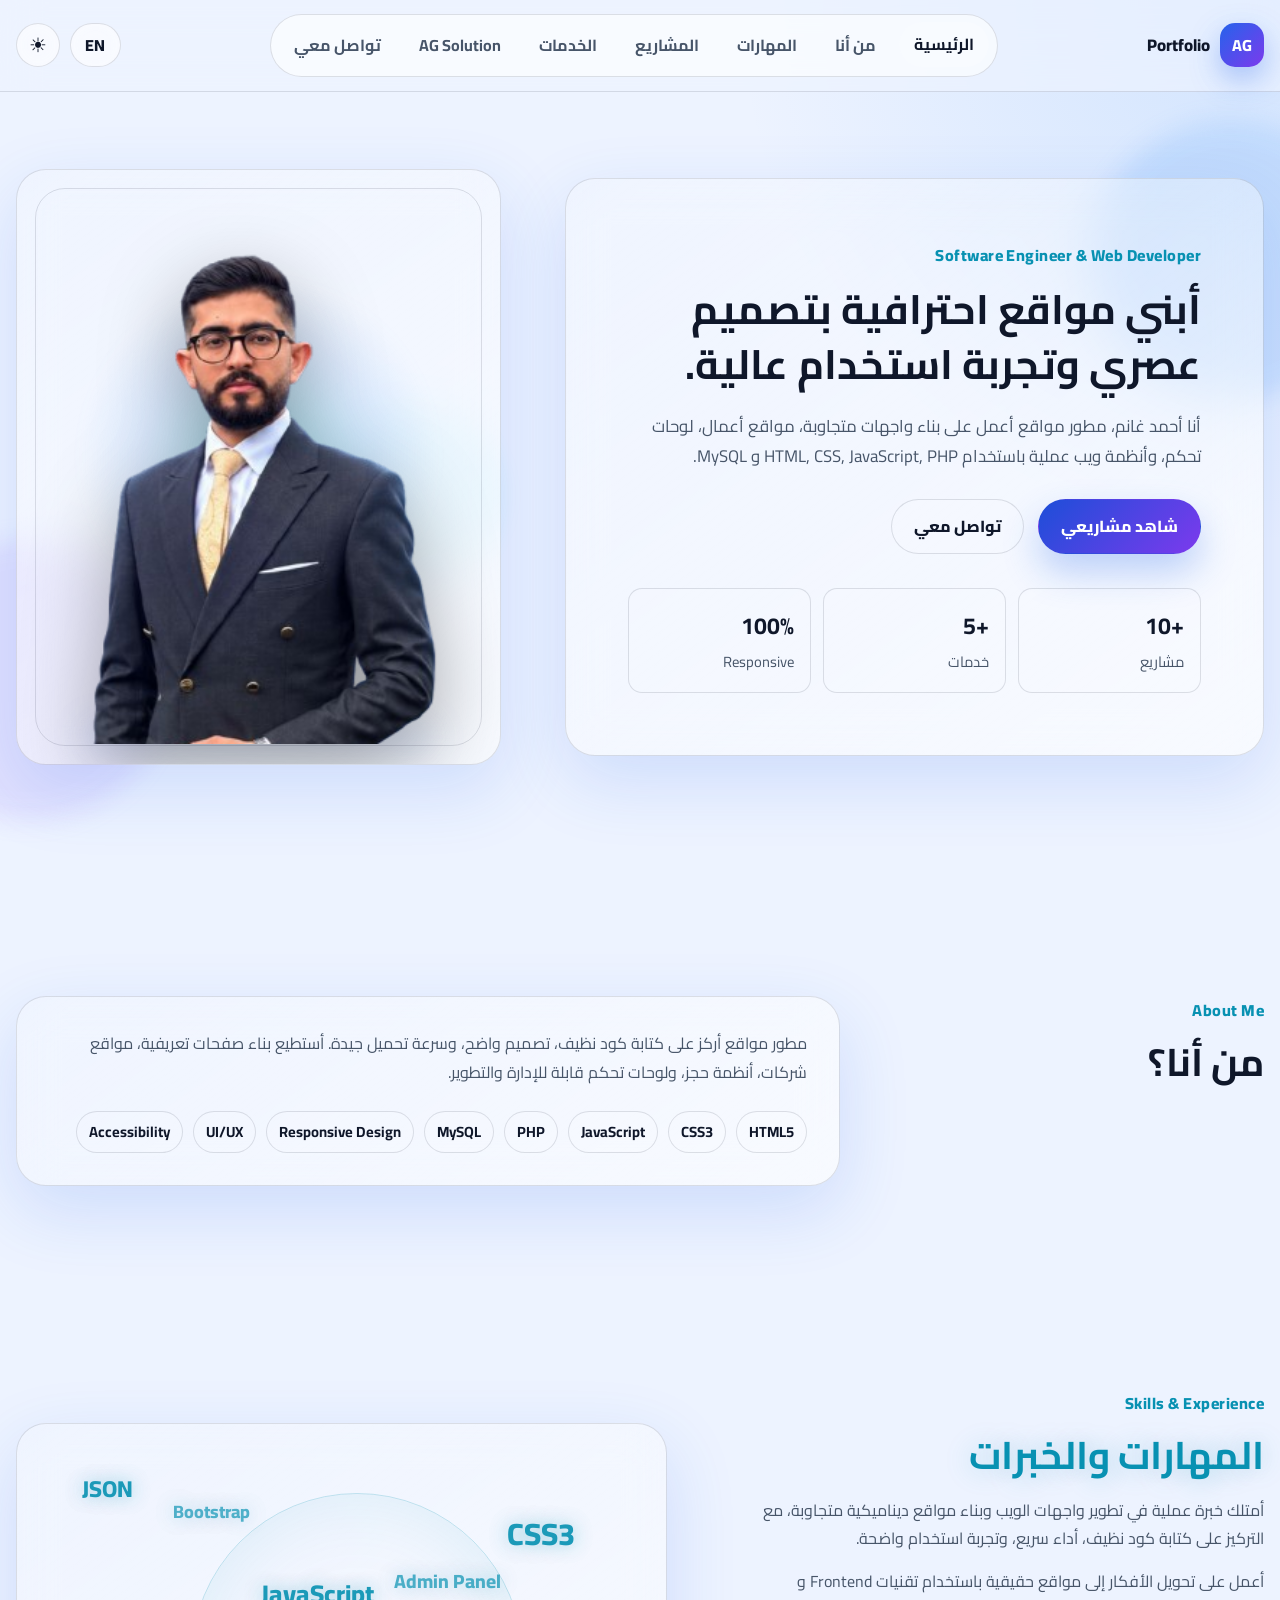
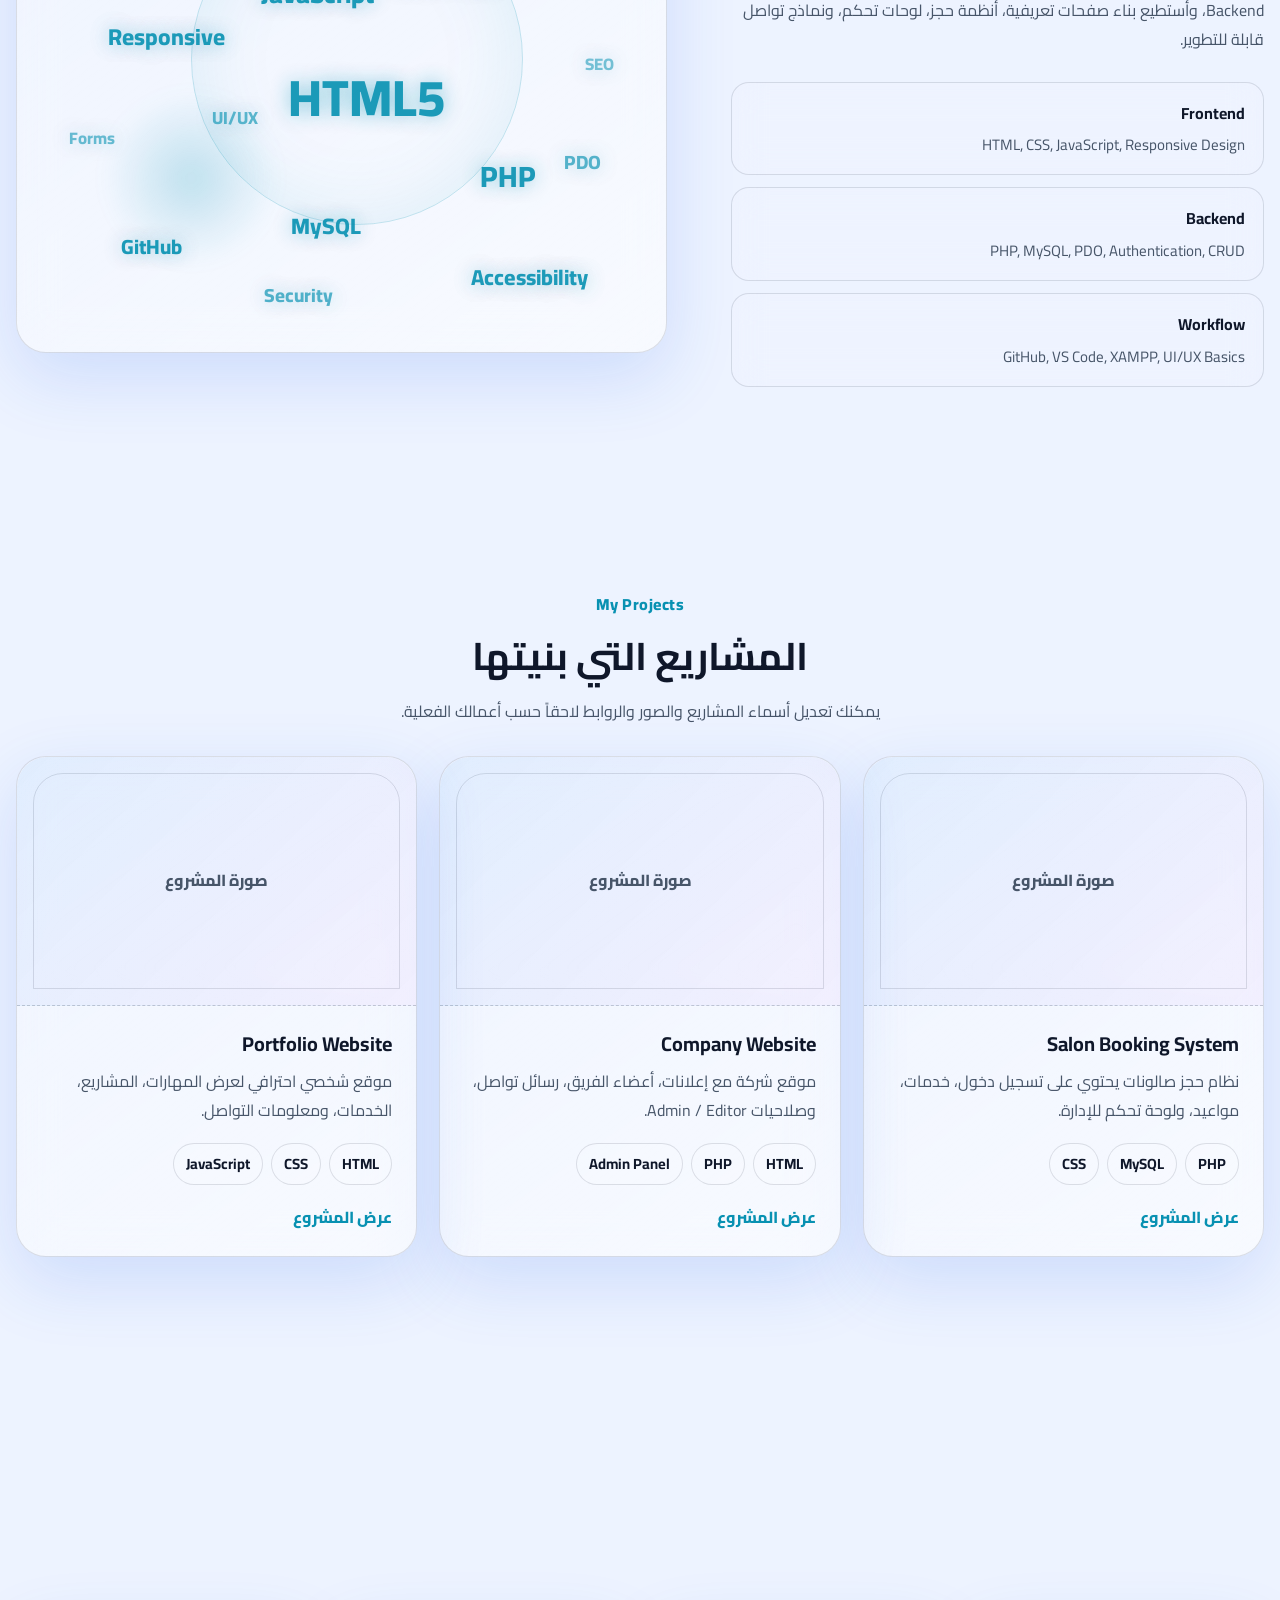
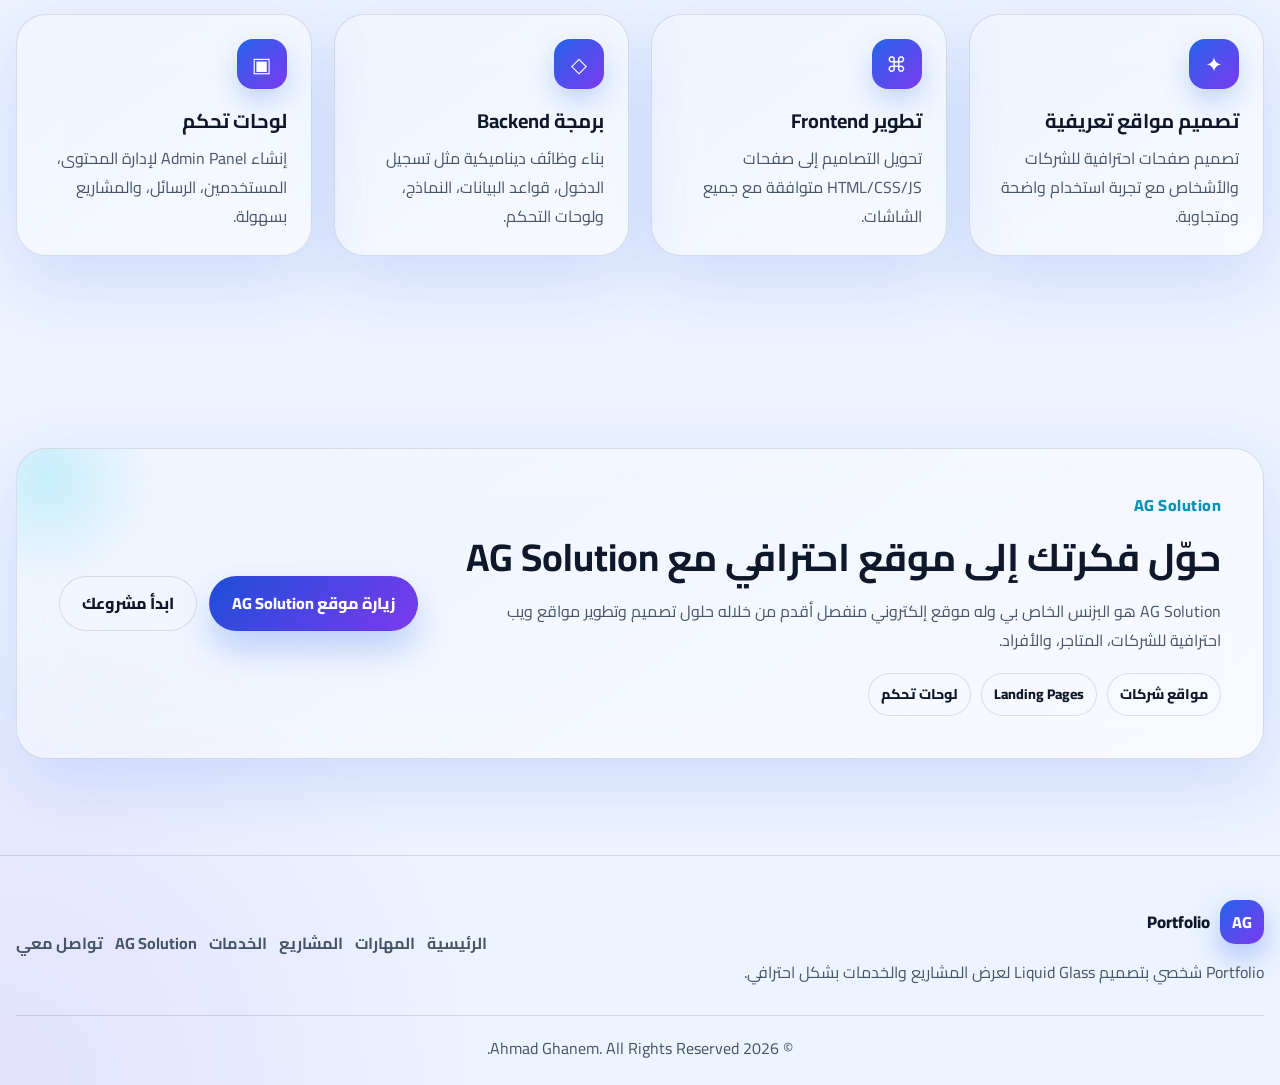
==== commit 1a8860e5: "add ag_solution page and edit hero style" ====
--- a/index.html
+++ b/index.html
@@ -26,7 +26,7 @@
         <li><a href="#skills" class="nav-link" data-i18n="nav.skills">المهارات</a></li>
         <li><a href="#projects" class="nav-link" data-i18n="nav.projects">المشاريع</a></li>
         <li><a href="#services" class="nav-link" data-i18n="nav.services">الخدمات</a></li>
-        <li><a href="contact.html" class="nav-link" data-i18n="nav.contact">تواصل معي</a></li>
+        <li><a href="https://agsolution.site/" target="_blank" rel="noopener noreferrer" class="nav-link" data-i18n="nav.business">AG Solution</a></li><li><a href="contact.html" class="nav-link" data-i18n="nav.contact">تواصل معي</a></li>
       </ul>
       <div class="nav-actions">
         <button class="language-toggle" type="button" aria-label="Switch language" data-i18n-aria-label="common.switchLanguage"><span class="language-label">EN</span></button>
@@ -52,7 +52,12 @@
             <div><strong>100%</strong><span>Responsive</span></div>
           </div>
         </div>
-        <div class="hero-image-wrap reveal"><div class="image-placeholder profile-placeholder" role="img" aria-label="مكان صورة شخصية سيتم إضافتها لاحقاً" data-i18n-aria-label="hero.imageAria"><span data-i18n="hero.imagePlaceholder">ضع صورتك هنا</span></div></div>
+        <div class="hero-image-wrap reveal">
+          <div class="hero-portrait-card glass-card" aria-label="صورة شخصية لأحمد غانم" data-i18n-aria-label="hero.imageAria">
+            <span class="portrait-glow" aria-hidden="true"></span>
+            <img src="assets/images/ahmad-ghanem-hero.png" alt="Ahmad Ghanem" class="hero-portrait" />
+          </div>
+        </div>
       </div>
     </section>
 
@@ -97,10 +102,29 @@
         <article class="service-card glass-card reveal"><div class="service-icon" aria-hidden="true">▣</div><h3 data-i18n="services.s4Title">لوحات تحكم</h3><p data-i18n="services.s4Text">إنشاء Admin Panel لإدارة المحتوى، المستخدمين، الرسائل، والمشاريع بسهولة.</p></article>
       </div></div></section>
 
-    <section class="section cta-section"><div class="container"><div class="cta-card glass-card reveal"><div><span class="eyebrow" data-i18n="cta.eyebrow">Let’s Work Together</span><h2 data-i18n="cta.title">هل لديك فكرة موقع؟</h2><p data-i18n="cta.text">أستطيع مساعدتك في تحويل فكرتك إلى موقع احترافي، سريع، ومتجاوب.</p></div><a href="contact.html" class="btn btn-primary" data-i18n="cta.btn">ابدأ مشروعك</a></div></div></section>
+    <section class="section cta-section" id="ag-solution-cta">
+      <div class="container">
+        <div class="cta-card business-cta glass-card reveal">
+          <div class="cta-content">
+            <span class="eyebrow" data-i18n="cta.eyebrow">AG Solution</span>
+            <h2 data-i18n="cta.title">حوّل فكرتك إلى موقع احترافي مع AG Solution</h2>
+            <p data-i18n="cta.text">AG Solution هو البزنس الخاص بي وله موقع إلكتروني منفصل أقدم من خلاله حلول تصميم وتطوير مواقع ويب احترافية للشركات، المتاجر، والأفراد.</p>
+            <div class="cta-tags" aria-label="AG Solution services" data-i18n-aria-label="cta.tagsAria">
+              <span data-i18n="cta.tag1">مواقع شركات</span>
+              <span data-i18n="cta.tag2">Landing Pages</span>
+              <span data-i18n="cta.tag3">لوحات تحكم</span>
+            </div>
+          </div>
+          <div class="cta-actions">
+            <a href="https://agsolution.site/" target="_blank" rel="noopener noreferrer" class="btn btn-primary" data-i18n="cta.businessBtn">زيارة موقع AG Solution</a>
+            <a href="contact.html" class="btn btn-outline" data-i18n="cta.btn">ابدأ مشروعك</a>
+          </div>
+        </div>
+      </div>
+    </section>
   </main>
 
-  <footer class="footer"><div class="container footer-grid"><div><a href="index.html" class="logo footer-logo"><span class="logo-mark">AG</span><span class="logo-text">Portfolio</span></a><p data-i18n="footer.text">Portfolio شخصي بتصميم Liquid Glass لعرض المشاريع والخدمات بشكل احترافي.</p></div><div class="footer-links"><a href="#home" data-i18n="nav.home">الرئيسية</a><a href="#skills" data-i18n="nav.skills">المهارات</a><a href="#projects" data-i18n="nav.projects">المشاريع</a><a href="#services" data-i18n="nav.services">الخدمات</a><a href="contact.html" data-i18n="nav.contact">تواصل معي</a></div></div><div class="footer-bottom container"><p>© <span id="year"></span> Ahmad Ghanem. All Rights Reserved.</p></div></footer>
+  <footer class="footer"><div class="container footer-grid"><div><a href="index.html" class="logo footer-logo"><span class="logo-mark">AG</span><span class="logo-text">Portfolio</span></a><p data-i18n="footer.text">Portfolio شخصي بتصميم Liquid Glass لعرض المشاريع والخدمات بشكل احترافي.</p></div><div class="footer-links"><a href="#home" data-i18n="nav.home">الرئيسية</a><a href="#skills" data-i18n="nav.skills">المهارات</a><a href="#projects" data-i18n="nav.projects">المشاريع</a><a href="#services" data-i18n="nav.services">الخدمات</a><a href="https://agsolution.site/" target="_blank" rel="noopener noreferrer" data-i18n="nav.business">AG Solution</a><a href="contact.html" data-i18n="nav.contact">تواصل معي</a></div></div><div class="footer-bottom container"><p>© <span id="year"></span> Ahmad Ghanem. All Rights Reserved.</p></div></footer>
   <script src="assets/js/main.js"></script>
 </body>
 </html>
--- a/assets/css/style.css
+++ b/assets/css/style.css
@@ -13,7 +13,7 @@
   --radius-lg: 30px;
   --radius-md: 22px;
   --radius-sm: 14px;
-  --container: 1120px;
+  --container: 1320px;
   --transition: 220ms ease;
 }
 
@@ -290,13 +290,13 @@
 
 .hero-grid {
   display: grid;
-  grid-template-columns: 1.12fr 0.88fr;
+  grid-template-columns: minmax(0, 1.18fr) minmax(430px, 0.82fr);
   align-items: center;
-  gap: 34px;
+  gap: clamp(46px, 5vw, 78px);
 }
 
 .hero-content {
-  padding: clamp(28px, 5vw, 52px);
+  padding: clamp(34px, 5vw, 62px);
 }
 
 .eyebrow {
@@ -315,7 +315,7 @@
 }
 
 h1 {
-  font-size: clamp(2.1rem, 5vw, 4.6rem);
+  font-size: clamp(2.1rem, 3.2vw, 4.6rem);
   margin-bottom: 18px;
   max-width: 860px;
 }
@@ -564,6 +564,133 @@
   gap: 24px;
 }
 
+
+
+.cta-content {
+  max-width: 760px;
+}
+
+.business-cta {
+  position: relative;
+  overflow: hidden;
+}
+
+.business-cta::after {
+  content: "";
+  position: absolute;
+  inset-inline-end: -80px;
+  top: -80px;
+  width: 220px;
+  height: 220px;
+  border-radius: 999px;
+  background: radial-gradient(circle, rgba(34, 211, 238, 0.20), transparent 68%);
+  pointer-events: none;
+}
+
+.cta-tags {
+  display: flex;
+  flex-wrap: wrap;
+  gap: 10px;
+  margin-top: 18px;
+}
+
+.cta-tags span {
+  padding: 8px 12px;
+  border: 1px solid var(--glass-border);
+  border-radius: 999px;
+  color: var(--text);
+  background: rgba(255, 255, 255, 0.07);
+  font-weight: 800;
+  font-size: 0.88rem;
+}
+
+.cta-actions {
+  display: flex;
+  align-items: center;
+  gap: 12px;
+  flex-wrap: wrap;
+  justify-content: flex-end;
+}
+
+.business-hero {
+  padding-top: 150px;
+  min-height: 100vh;
+}
+
+.business-hero-grid,
+.business-info-grid {
+  display: grid;
+  grid-template-columns: 1.15fr 0.85fr;
+  gap: 24px;
+  align-items: stretch;
+}
+
+.business-hero-card,
+.business-info-card,
+.business-brand-card {
+  padding: clamp(26px, 4vw, 42px);
+}
+
+.business-hero-card {
+  display: flex;
+  flex-direction: column;
+  justify-content: center;
+}
+
+.business-brand-card {
+  min-height: 360px;
+  display: grid;
+  place-items: center;
+  text-align: center;
+  overflow: hidden;
+  position: relative;
+}
+
+.business-brand-card::before {
+  content: "";
+  position: absolute;
+  width: 260px;
+  height: 260px;
+  border-radius: 999px;
+  background: linear-gradient(135deg, rgba(37, 99, 235, 0.20), rgba(124, 58, 237, 0.18));
+  filter: blur(4px);
+}
+
+.brand-placeholder {
+  position: relative;
+  width: 150px;
+  height: 150px;
+  display: grid;
+  place-items: center;
+  border-radius: 42px;
+  border: 1px solid var(--glass-border);
+  background: linear-gradient(135deg, rgba(255, 255, 255, 0.16), rgba(255, 255, 255, 0.04));
+  box-shadow: var(--shadow);
+}
+
+.brand-placeholder span {
+  font-size: 3rem;
+  font-weight: 900;
+  background: linear-gradient(135deg, var(--accent), var(--primary));
+  -webkit-background-clip: text;
+  background-clip: text;
+  color: transparent;
+}
+
+.business-brand-card h2,
+.business-brand-card p {
+  position: relative;
+  z-index: 1;
+}
+
+.business-brand-card h2 {
+  margin-top: 22px;
+}
+
+.business-info-card p {
+  color: var(--muted);
+}
+
 .contact-hero {
   padding-top: 150px;
   min-height: 100vh;
@@ -721,6 +848,10 @@
   .about-grid,
   .contact-grid {
     grid-template-columns: 1fr;
+  }
+
+  .hero-grid {
+    gap: 34px;
   }
 
   .hero-image-wrap {
@@ -794,6 +925,15 @@
     align-items: flex-start;
   }
 
+  .business-hero-grid,
+  .business-info-grid {
+    grid-template-columns: 1fr;
+  }
+
+  .cta-actions {
+    justify-content: flex-start;
+  }
+
   .profile-placeholder {
     width: min(100%, 320px);
   }
@@ -965,7 +1105,7 @@
 .word-7 { top: 54%; left: 30%; font-size: clamp(0.9rem, 1.4vw, 1.1rem); opacity: 0.65; }
 .word-8 { bottom: 18%; left: 16%; font-size: clamp(1rem, 1.6vw, 1.35rem); }
 .word-9 { bottom: 34%; right: 10%; font-size: clamp(0.95rem, 1.5vw, 1.2rem); opacity: 0.68; }
-.word-10 { top: 28%; left: 36%; font-size: clamp(0.95rem, 1.5vw, 1.25rem); opacity: 0.72; }
+.word-10 { top: 28%; left: 58%; font-size: clamp(0.95rem, 1.5vw, 1.25rem); opacity: 0.72; }
 .word-11 { bottom: 12%; right: 12%; font-size: clamp(1rem, 1.7vw, 1.4rem); }
 .word-12 { top: 10%; left: 10%; font-size: clamp(1.05rem, 1.8vw, 1.5rem); }
 .word-13 { top: 44%; right: 8%; font-size: clamp(0.9rem, 1.3vw, 1.05rem); opacity: 0.55; }
@@ -1110,3 +1250,75 @@
     display: none;
   }
 }
+
+/* Hero portrait image */
+.hero-portrait-card {
+  position: relative;
+  width: min(100%, 500px);
+  min-height: 590px;
+  display: flex;
+  align-items: flex-end;
+  justify-content: center;
+  overflow: hidden;
+  padding: 34px 34px 0;
+  isolation: isolate;
+}
+
+.hero-portrait-card::before {
+  content: "";
+  position: absolute;
+  inset: 18px;
+  border: 1px solid var(--glass-border);
+  border-radius: inherit;
+  pointer-events: none;
+}
+
+.hero-portrait-card::after {
+  content: "";
+  position: absolute;
+  width: 72%;
+  height: 18px;
+  bottom: 18px;
+  border-radius: 999px;
+  background: rgba(0, 0, 0, 0.32);
+  filter: blur(18px);
+  z-index: -1;
+}
+
+.portrait-glow {
+  position: absolute;
+  width: 360px;
+  height: 360px;
+  border-radius: 999px;
+  background: radial-gradient(circle, rgba(34, 211, 238, 0.32), rgba(96, 165, 250, 0.16) 45%, transparent 70%);
+  top: 18%;
+  left: 50%;
+  transform: translateX(-50%);
+  filter: blur(8px);
+  z-index: -1;
+}
+
+.hero-portrait {
+  width: min(100%, 430px);
+  max-height: 560px;
+  object-fit: contain;
+  object-position: bottom center;
+  filter: drop-shadow(0 28px 40px rgba(0, 0, 0, 0.35));
+  padding-bottom: 20px;
+}
+
+[data-theme="light"] .hero-portrait-card::after {
+  background: rgba(37, 99, 235, 0.18);
+}
+
+@media (max-width: 760px) {
+  .hero-portrait-card {
+    width: min(100%, 330px);
+    min-height: 430px;
+    padding: 20px 20px 0;
+  }
+
+  .hero-portrait {
+    max-height: 415px;
+  }
+}
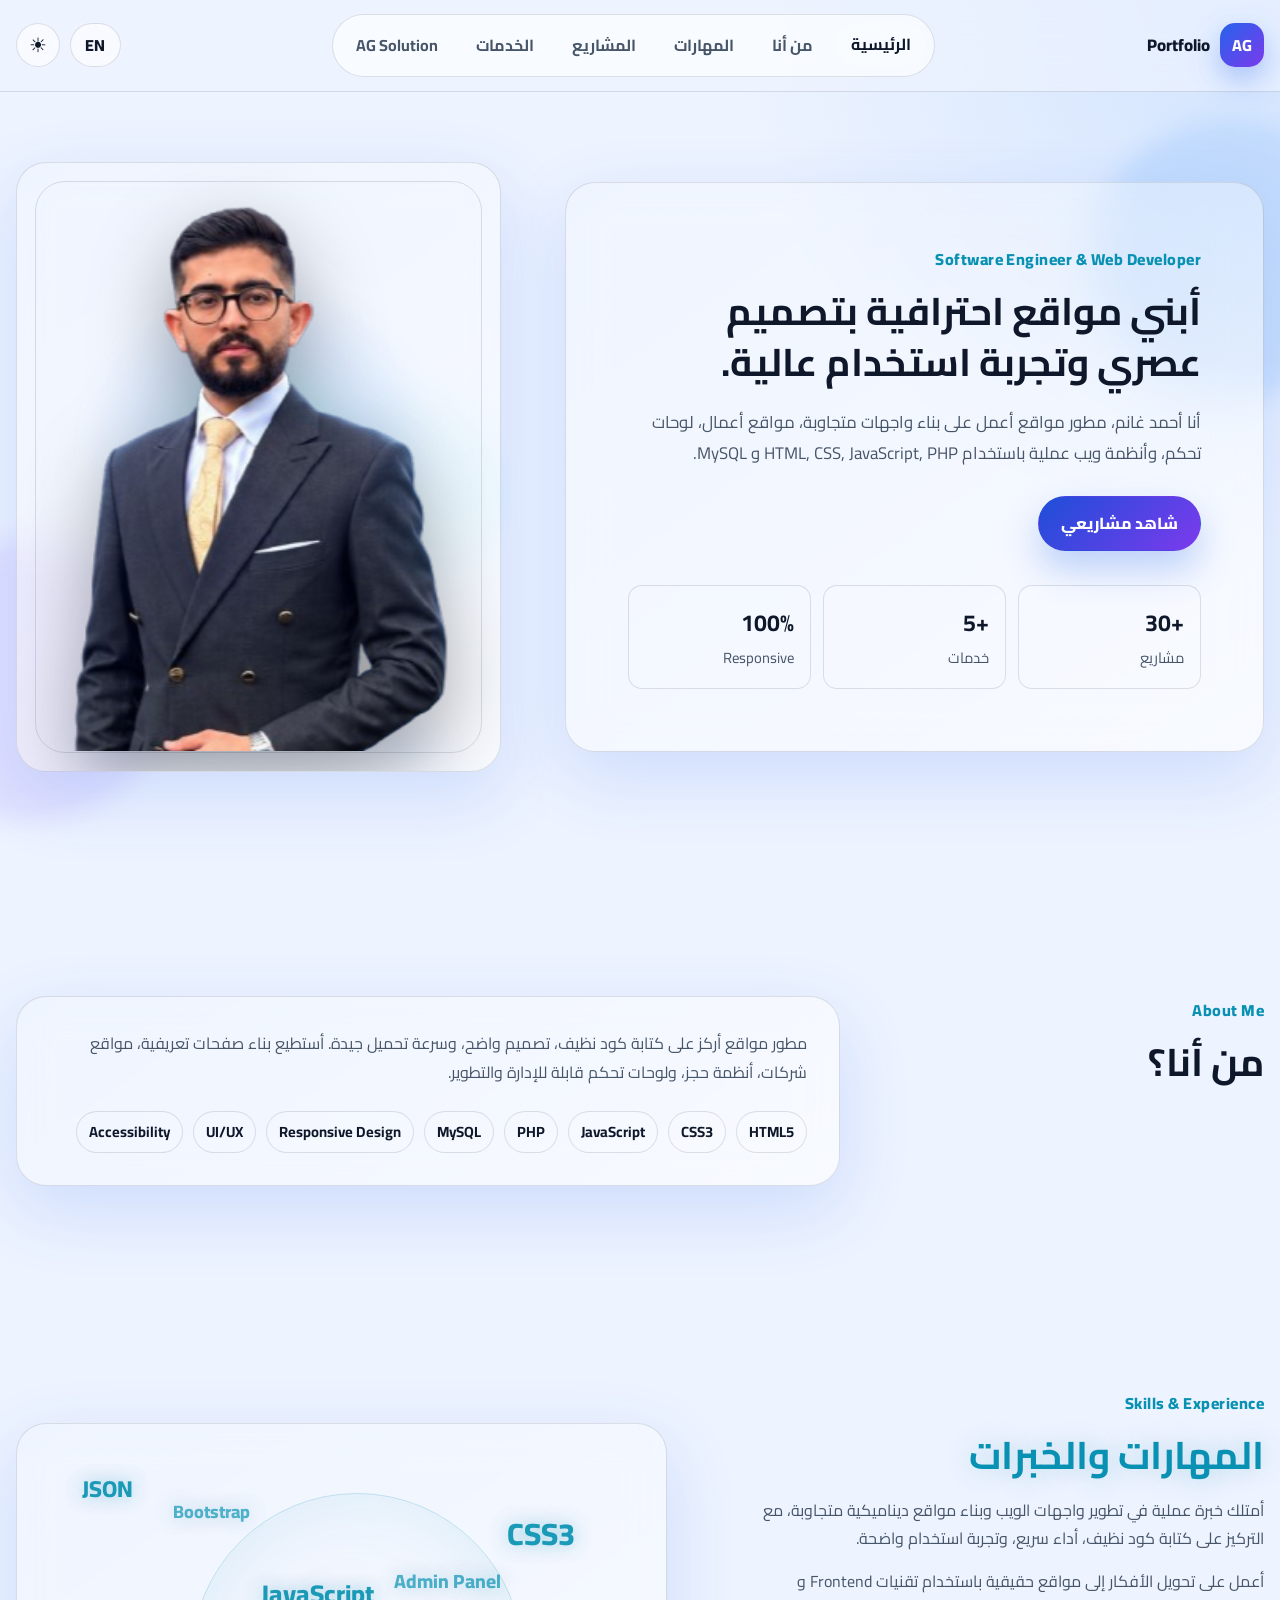
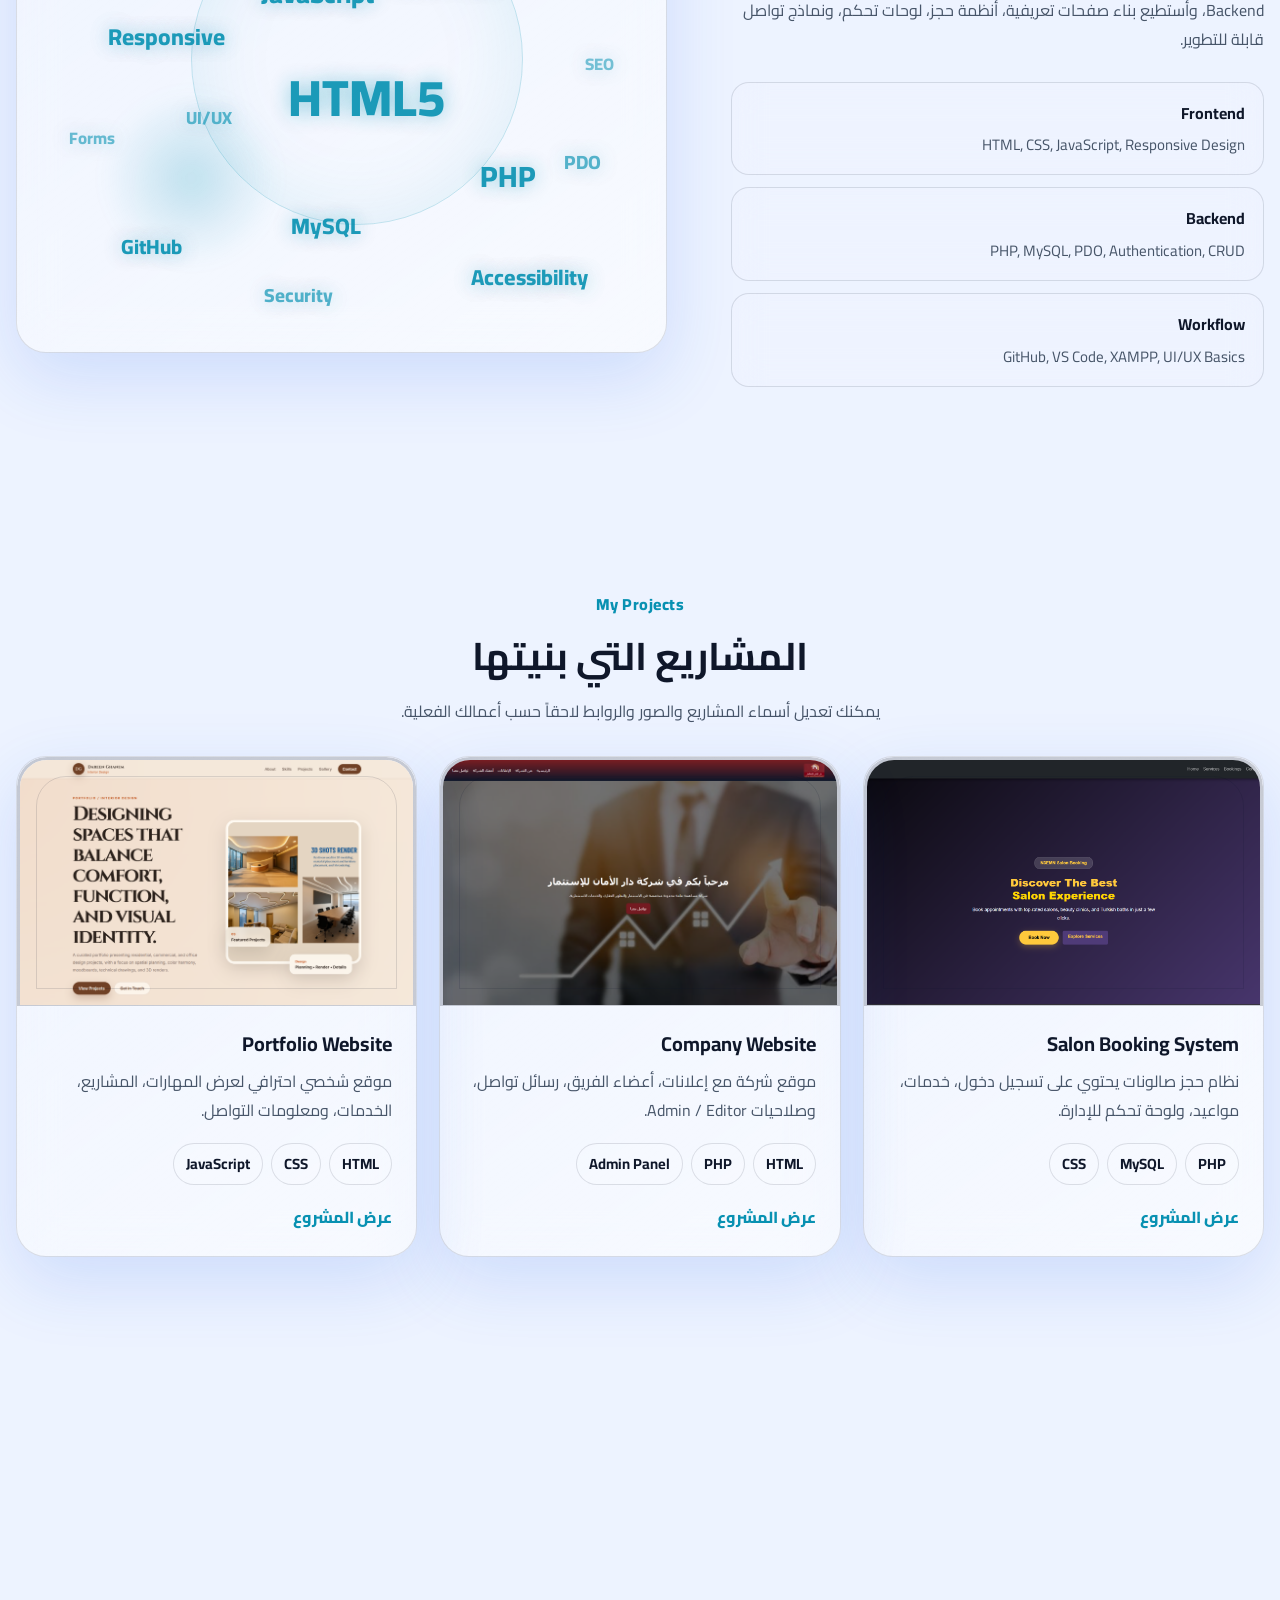
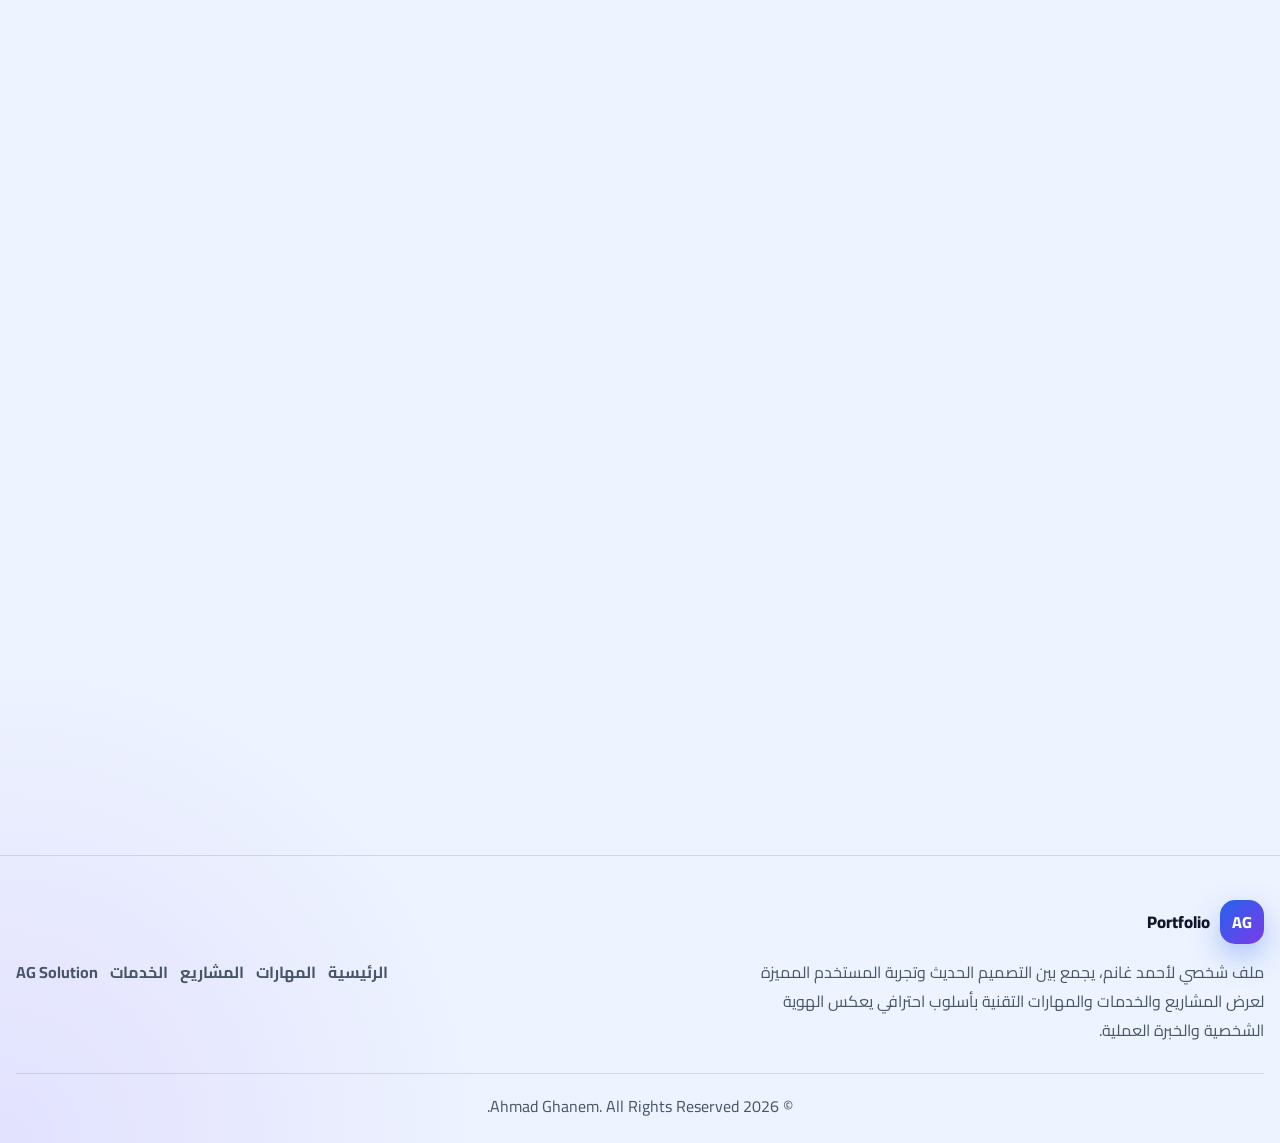
==== commit 3b6e633b: "edit index page" ====
--- a/index.html
+++ b/index.html
@@ -1,130 +1,469 @@
-<!DOCTYPE html>
+<!doctype html>
 <html lang="ar" dir="rtl">
-<head>
-  <meta charset="UTF-8" />
-  <meta name="viewport" content="width=device-width, initial-scale=1.0" />
-  <meta name="description" data-i18n-content="meta.description" content="Portfolio احترافي لمبرمج ومطور مواقع" />
-  <title data-i18n-title="page.indexTitle">Ahmad Ghanem | Web Developer Portfolio</title>
-  <link rel="preconnect" href="https://fonts.googleapis.com" />
-  <link rel="preconnect" href="https://fonts.gstatic.com" crossorigin />
-  <link href="https://fonts.googleapis.com/css2?family=Cairo:wght@400;500;600;700;800&display=swap" rel="stylesheet" />
-  <link rel="stylesheet" href="assets/css/style.css" />
-</head>
-<body>
-  <a href="#main" class="skip-link" data-i18n="common.skip">تخطي إلى المحتوى الرئيسي</a>
-  <div class="bg-shapes" aria-hidden="true"><span class="shape shape-one"></span><span class="shape shape-two"></span><span class="shape shape-three"></span></div>
-
-  <header class="site-header" id="top">
-    <nav class="navbar container" aria-label="القائمة الرئيسية" data-i18n-aria-label="nav.aria">
-      <a href="index.html" class="logo" aria-label="الانتقال إلى الصفحة الرئيسية" data-i18n-aria-label="nav.homeAria">
-        <span class="logo-mark">AG</span><span class="logo-text">Portfolio</span>
-      </a>
-      <button class="nav-toggle" type="button" aria-label="فتح القائمة" data-i18n-aria-label="nav.open" aria-expanded="false" aria-controls="navMenu"><span></span><span></span><span></span></button>
-      <ul class="nav-menu" id="navMenu">
-        <li><a href="#home" class="nav-link active" data-i18n="nav.home">الرئيسية</a></li>
-        <li><a href="#about" class="nav-link" data-i18n="nav.about">من أنا</a></li>
-        <li><a href="#skills" class="nav-link" data-i18n="nav.skills">المهارات</a></li>
-        <li><a href="#projects" class="nav-link" data-i18n="nav.projects">المشاريع</a></li>
-        <li><a href="#services" class="nav-link" data-i18n="nav.services">الخدمات</a></li>
-        <li><a href="https://agsolution.site/" target="_blank" rel="noopener noreferrer" class="nav-link" data-i18n="nav.business">AG Solution</a></li><li><a href="contact.html" class="nav-link" data-i18n="nav.contact">تواصل معي</a></li>
-      </ul>
-      <div class="nav-actions">
-        <button class="language-toggle" type="button" aria-label="Switch language" data-i18n-aria-label="common.switchLanguage"><span class="language-label">EN</span></button>
-        <button class="theme-toggle" type="button" aria-label="تبديل الوضع الليلي والنهاري" data-i18n-aria-label="common.switchTheme"><span class="theme-icon">☾</span></button>
+  <head>
+    <meta charset="UTF-8" />
+    <meta name="viewport" content="width=device-width, initial-scale=1.0" />
+    <meta
+      name="description"
+      data-i18n-content="meta.description"
+      content="Portfolio احترافي لمبرمج ومطور مواقع"
+    />
+    <title data-i18n-title="page.indexTitle">
+      Ahmad Ghanem | Web Developer Portfolio
+    </title>
+    <link rel="preconnect" href="https://fonts.googleapis.com" />
+    <link rel="preconnect" href="https://fonts.gstatic.com" crossorigin />
+    <link
+      href="https://fonts.googleapis.com/css2?family=Cairo:wght@400;500;600;700;800&display=swap"
+      rel="stylesheet"
+    />
+    <link rel="stylesheet" href="assets/css/style.css" />
+  </head>
+  <body>
+    <a href="#main" class="skip-link" data-i18n="common.skip"
+      >تخطي إلى المحتوى الرئيسي</a
+    >
+    <div class="bg-shapes" aria-hidden="true">
+      <span class="shape shape-one"></span><span class="shape shape-two"></span
+      ><span class="shape shape-three"></span>
+    </div>
+
+    <header class="site-header" id="top">
+      <nav
+        class="navbar container"
+        aria-label="القائمة الرئيسية"
+        data-i18n-aria-label="nav.aria"
+      >
+        <a
+          href="index.html"
+          class="logo"
+          aria-label="الانتقال إلى الصفحة الرئيسية"
+          data-i18n-aria-label="nav.homeAria"
+        >
+          <span class="logo-mark">AG</span
+          ><span class="logo-text">Portfolio</span>
+        </a>
+        <button
+          class="nav-toggle"
+          type="button"
+          aria-label="فتح القائمة"
+          data-i18n-aria-label="nav.open"
+          aria-expanded="false"
+          aria-controls="navMenu"
+        >
+          <span></span><span></span><span></span>
+        </button>
+        <ul class="nav-menu" id="navMenu">
+          <li>
+            <a href="#home" class="nav-link active" data-i18n="nav.home"
+              >الرئيسية</a
+            >
+          </li>
+          <li>
+            <a href="#about" class="nav-link" data-i18n="nav.about">من أنا</a>
+          </li>
+          <li>
+            <a href="#skills" class="nav-link" data-i18n="nav.skills"
+              >المهارات</a
+            >
+          </li>
+          <li>
+            <a href="#projects" class="nav-link" data-i18n="nav.projects"
+              >المشاريع</a
+            >
+          </li>
+          <li>
+            <a href="#services" class="nav-link" data-i18n="nav.services"
+              >الخدمات</a
+            >
+          </li>
+          <li>
+            <a
+              href="https://agsolution.site/"
+              target="_blank"
+              rel="noopener noreferrer"
+              class="nav-link"
+              data-i18n="nav.business"
+              >AG Solution</a
+            >
+          </li>
+          <!-- <li>
+            <a href="contact.html" class="nav-link" data-i18n="nav.contact"
+              >تواصل معي</a
+            >
+          </li> -->
+        </ul>
+        <div class="nav-actions">
+          <button
+            class="language-toggle"
+            type="button"
+            aria-label="Switch language"
+            data-i18n-aria-label="common.switchLanguage"
+          >
+            <span class="language-label">EN</span>
+          </button>
+          <button
+            class="theme-toggle"
+            type="button"
+            aria-label="تبديل الوضع الليلي والنهاري"
+            data-i18n-aria-label="common.switchTheme"
+          >
+            <span class="theme-icon">☾</span>
+          </button>
+        </div>
+      </nav>
+    </header>
+
+    <main id="main">
+      <section class="hero section" id="home">
+        <div class="container hero-grid">
+          <div class="hero-content glass-card reveal">
+            <span class="eyebrow" data-i18n="hero.eyebrow"
+              >Software Engineer & Web Developer</span
+            >
+            <h1 data-i18n="hero.title">
+              أبني مواقع احترافية بتصميم عصري وتجربة استخدام عالية.
+            </h1>
+            <p data-i18n="hero.text">
+              أنا أحمد غانم، مطور مواقع أعمل على بناء واجهات متجاوبة، مواقع
+              أعمال، لوحات تحكم، وأنظمة ويب عملية باستخدام HTML, CSS,
+              JavaScript, PHP و MySQL.
+            </p>
+            <div class="hero-actions">
+              <a
+                href="#projects"
+                class="btn btn-primary"
+                data-i18n="hero.projectsBtn"
+                >شاهد مشاريعي</a
+              >
+              <!-- <a
+                href="contact.html"
+                class="btn btn-outline"
+                data-i18n="hero.contactBtn"
+                >تواصل معي</a> -->
+             
+            </div>
+            <div
+              class="hero-stats"
+              aria-label="إحصائيات مختصرة"
+              data-i18n-aria-label="hero.statsAria"
+            >
+              <div>
+                <strong>+30</strong
+                ><span data-i18n="hero.statProjects">مشاريع</span>
+              </div>
+              <div>
+                <strong>+5</strong
+                ><span data-i18n="hero.statServices">خدمات</span>
+              </div>
+              <div><strong>100%</strong><span>Responsive</span></div>
+            </div>
+          </div>
+          <div class="hero-image-wrap reveal">
+            <div
+              class="hero-portrait-card glass-card"
+              aria-label="صورة شخصية لأحمد غانم"
+              data-i18n-aria-label="hero.imageAria"
+            >
+              <span class="portrait-glow" aria-hidden="true"></span>
+              <img
+                src="assets/images/ahmad-ghanem-hero.png"
+                alt="Ahmad Ghanem"
+                class="hero-portrait"
+              />
+            </div>
+          </div>
+        </div>
+      </section>
+
+      <section class="section" id="about">
+        <div class="container about-grid">
+          <div class="section-head reveal">
+            <span class="eyebrow" data-i18n="about.eyebrow">About Me</span>
+            <h2 data-i18n="about.title">من أنا؟</h2>
+          </div>
+          <div class="glass-card about-card reveal">
+            <p data-i18n="about.text">
+              مطور مواقع أركز على كتابة كود نظيف، تصميم واضح، وسرعة تحميل جيدة.
+              أستطيع بناء صفحات تعريفية، مواقع شركات، أنظمة حجز، ولوحات تحكم
+              قابلة للإدارة والتطوير.
+            </p>
+            <div
+              class="skills-list"
+              aria-label="المهارات التقنية"
+              data-i18n-aria-label="about.skillsAria"
+            >
+              <span>HTML5</span><span>CSS3</span><span>JavaScript</span
+              ><span>PHP</span><span>MySQL</span><span>Responsive Design</span
+              ><span>UI/UX</span><span>Accessibility</span>
+            </div>
+          </div>
+        </div>
+      </section>
+
+      <section class="section skills-experience-section" id="skills">
+        <div class="container skills-experience-grid">
+          <div class="skills-copy reveal">
+            <span class="eyebrow" data-i18n="skills.eyebrow"
+              >Skills & Experience</span
+            >
+            <h2 data-i18n="skills.title">المهارات والخبرات</h2>
+            <p data-i18n="skills.text1">
+              أمتلك خبرة عملية في تطوير واجهات الويب وبناء مواقع ديناميكية
+              متجاوبة، مع التركيز على كتابة كود نظيف، أداء سريع، وتجربة استخدام
+              واضحة.
+            </p>
+            <p data-i18n="skills.text2">
+              أعمل على تحويل الأفكار إلى مواقع حقيقية باستخدام تقنيات Frontend و
+              Backend، وأستطيع بناء صفحات تعريفية، أنظمة حجز، لوحات تحكم، ونماذج
+              تواصل قابلة للتطوير.
+            </p>
+            <div
+              class="experience-points"
+              aria-label="ملخص الخبرات"
+              data-i18n-aria-label="skills.expAria"
+            >
+              <div class="experience-point">
+                <strong>Frontend</strong
+                ><span>HTML, CSS, JavaScript, Responsive Design</span>
+              </div>
+              <div class="experience-point">
+                <strong>Backend</strong
+                ><span>PHP, MySQL, PDO, Authentication, CRUD</span>
+              </div>
+              <div class="experience-point">
+                <strong>Workflow</strong
+                ><span>GitHub, VS Code, XAMPP, UI/UX Basics</span>
+              </div>
+            </div>
+          </div>
+          <div
+            class="skills-orbit glass-card reveal"
+            aria-label="قائمة مهارات تقنية"
+            data-i18n-aria-label="skills.orbitAria"
+          >
+            <span class="skill-word word-main">HTML5</span
+            ><span class="skill-word word-1">CSS3</span
+            ><span class="skill-word word-2">JavaScript</span
+            ><span class="skill-word word-3">PHP</span
+            ><span class="skill-word word-4">MySQL</span
+            ><span class="skill-word word-5">Bootstrap</span
+            ><span class="skill-word word-6">Responsive</span
+            ><span class="skill-word word-7">UI/UX</span
+            ><span class="skill-word word-8">GitHub</span
+            ><span class="skill-word word-9">PDO</span
+            ><span class="skill-word word-10">Admin Panel</span
+            ><span class="skill-word word-11">Accessibility</span
+            ><span class="skill-word word-12">JSON</span
+            ><span class="skill-word word-13">SEO</span
+            ><span class="skill-word word-14">Forms</span
+            ><span class="skill-word word-15">Security</span>
+          </div>
+        </div>
+      </section>
+
+      <section class="section" id="projects">
+        <div class="container">
+          <div class="section-head center reveal">
+            <span class="eyebrow" data-i18n="projects.eyebrow"
+              >My Projects</span
+            >
+            <h2 data-i18n="projects.title">المشاريع التي بنيتها</h2>
+            <p data-i18n="projects.subtitle">
+              يمكنك تعديل أسماء المشاريع والصور والروابط لاحقاً حسب أعمالك
+              الفعلية.
+            </p>
+          </div>
+          <div class="cards-grid projects-grid">
+            <article class="project-card glass-card reveal">
+              <div class="image-placeholder project-image has-image">
+                <img
+                  src="assets/images/SalonBooking.png"
+                  alt="Salon Booking System project preview"
+                  class="project-thumb"
+                  loading="lazy"
+                />
+              </div>
+              <div class="card-body">
+                <h3>Salon Booking System</h3>
+                <p data-i18n="projects.p1">
+                  نظام حجز صالونات يحتوي على تسجيل دخول، خدمات، مواعيد، ولوحة
+                  تحكم للإدارة.
+                </p>
+                <div class="tags">
+                  <span>PHP</span><span>MySQL</span><span>CSS</span>
+                </div>
+                <a href="#" class="text-link" data-i18n="projects.view"
+                  >عرض المشروع</a
+                >
+              </div>
+            </article>
+            <article class="project-card glass-card reveal">
+              <div class="image-placeholder project-image has-image">
+                <img
+                  src="assets/images/alamancompany.png"
+                  alt="Al Aman Company website project preview"
+                  class="project-thumb"
+                  loading="lazy"
+                />
+              </div>
+              <div class="card-body">
+                <h3>Company Website</h3>
+                <p data-i18n="projects.p2">
+                  موقع شركة مع إعلانات، أعضاء الفريق، رسائل تواصل، وصلاحيات
+                  Admin / Editor.
+                </p>
+                <div class="tags">
+                  <span>HTML</span><span>PHP</span><span>Admin Panel</span>
+                </div>
+                <a href="#" class="text-link" data-i18n="projects.view"
+                  >عرض المشروع</a
+                >
+              </div>
+            </article>
+            <article class="project-card glass-card reveal">
+              <div class="image-placeholder project-image has-image">
+                <img
+                  src="assets/images/portfolioDG.png"
+                  alt="Portfolio DG website project preview"
+                  class="project-thumb"
+                  loading="lazy"
+                />
+              </div>
+              <div class="card-body">
+                <h3>Portfolio Website</h3>
+                <p data-i18n="projects.p3">
+                  موقع شخصي احترافي لعرض المهارات، المشاريع، الخدمات، ومعلومات
+                  التواصل.
+                </p>
+                <div class="tags">
+                  <span>HTML</span><span>CSS</span><span>JavaScript</span>
+                </div>
+                <a href="#" class="text-link" data-i18n="projects.view"
+                  >عرض المشروع</a
+                >
+              </div>
+            </article>
+          </div>
+        </div>
+      </section>
+
+      <section class="section" id="services">
+        <div class="container">
+          <div class="section-head center reveal">
+            <span class="eyebrow" data-i18n="services.eyebrow">Services</span>
+            <h2 data-i18n="services.title">الخدمات التي أقدمها</h2>
+            <p data-i18n="services.subtitle">
+              خدمات تطوير ويب مناسبة للأفراد، الشركات، والمتاجر الناشئة.
+            </p>
+          </div>
+          <div class="cards-grid services-grid">
+            <article class="service-card glass-card reveal">
+              <div class="service-icon" aria-hidden="true">✦</div>
+              <h3 data-i18n="services.s1Title">تصميم مواقع تعريفية</h3>
+              <p data-i18n="services.s1Text">
+                تصميم صفحات احترافية للشركات والأشخاص مع تجربة استخدام واضحة
+                ومتجاوبة.
+              </p>
+            </article>
+            <article class="service-card glass-card reveal">
+              <div class="service-icon" aria-hidden="true">⌘</div>
+              <h3 data-i18n="services.s2Title">تطوير Frontend</h3>
+              <p data-i18n="services.s2Text">
+                تحويل التصاميم إلى صفحات HTML/CSS/JS متوافقة مع جميع الشاشات.
+              </p>
+            </article>
+            <article class="service-card glass-card reveal">
+              <div class="service-icon" aria-hidden="true">◇</div>
+              <h3 data-i18n="services.s3Title">برمجة Backend</h3>
+              <p data-i18n="services.s3Text">
+                بناء وظائف ديناميكية مثل تسجيل الدخول، قواعد البيانات، النماذج،
+                ولوحات التحكم.
+              </p>
+            </article>
+            <article class="service-card glass-card reveal">
+              <div class="service-icon" aria-hidden="true">▣</div>
+              <h3 data-i18n="services.s4Title">لوحات تحكم</h3>
+              <p data-i18n="services.s4Text">
+                إنشاء Admin Panel لإدارة المحتوى، المستخدمين، الرسائل، والمشاريع
+                بسهولة.
+              </p>
+            </article>
+          </div>
+        </div>
+      </section>
+
+      <section class="section cta-section" id="ag-solution-cta">
+        <div class="container">
+          <div class="cta-card business-cta glass-card reveal">
+            <div class="cta-content">
+              <span class="eyebrow" data-i18n="cta.eyebrow">AG Solution</span>
+              <h2 data-i18n="cta.title">
+                حوّل فكرتك إلى موقع احترافي مع AG Solution
+              </h2>
+              <p data-i18n="cta.text">
+                AG Solution هو البزنس الخاص بي وله موقع إلكتروني منفصل أقدم من
+                خلاله حلول تصميم وتطوير مواقع ويب احترافية للشركات، المتاجر،
+                والأفراد.
+              </p>
+              <div
+                class="cta-tags"
+                aria-label="AG Solution services"
+                data-i18n-aria-label="cta.tagsAria"
+              >
+                <span data-i18n="cta.tag1">مواقع شركات</span>
+                <span data-i18n="cta.tag2">Landing Pages</span>
+                <span data-i18n="cta.tag3">لوحات تحكم</span>
+              </div>
+            </div>
+            <div class="cta-actions">
+              <a
+                href="https://agsolution.site/"
+                target="_blank"
+                rel="noopener noreferrer"
+                class="btn btn-primary"
+                data-i18n="cta.businessBtn"
+                >زيارة موقع AG Solution</a
+              >
+              <!-- <a href="contact.html" class="btn btn-outline" data-i18n="cta.btn"
+                >ابدأ مشروعك</a
+              > -->
+            </div>
+          </div>
+        </div>
+      </section>
+    </main>
+
+    <footer class="footer">
+      <div class="container footer-grid">
+        <div>
+          <a href="index.html" class="logo footer-logo"
+            ><span class="logo-mark">AG</span
+            ><span class="logo-text">Portfolio</span></a
+          >
+          <p data-i18n="footer.text">
+            Portfolio شخصي بتصميم Liquid Glass لعرض المشاريع والخدمات بشكل
+            احترافي.
+          </p>
+        </div>
+        <div class="footer-links">
+          <a href="#home" data-i18n="nav.home">الرئيسية</a
+          ><a href="#skills" data-i18n="nav.skills">المهارات</a
+          ><a href="#projects" data-i18n="nav.projects">المشاريع</a
+          ><a href="#services" data-i18n="nav.services">الخدمات</a
+          ><a
+            href="https://agsolution.site/"
+            target="_blank"
+            rel="noopener noreferrer"
+            data-i18n="nav.business"
+            >AG Solution</a>
+          <!-- <a href="contact.html" data-i18n="nav.contact">تواصل معي</a> -->
+        </div>
       </div>
-    </nav>
-  </header>
-
-  <main id="main">
-    <section class="hero section" id="home">
-      <div class="container hero-grid">
-        <div class="hero-content glass-card reveal">
-          <span class="eyebrow" data-i18n="hero.eyebrow">Software Engineer & Web Developer</span>
-          <h1 data-i18n="hero.title">أبني مواقع احترافية بتصميم عصري وتجربة استخدام عالية.</h1>
-          <p data-i18n="hero.text">أنا أحمد غانم، مطور مواقع أعمل على بناء واجهات متجاوبة، مواقع أعمال، لوحات تحكم، وأنظمة ويب عملية باستخدام HTML, CSS, JavaScript, PHP و MySQL.</p>
-          <div class="hero-actions">
-            <a href="#projects" class="btn btn-primary" data-i18n="hero.projectsBtn">شاهد مشاريعي</a>
-            <a href="contact.html" class="btn btn-outline" data-i18n="hero.contactBtn">تواصل معي</a>
-          </div>
-          <div class="hero-stats" aria-label="إحصائيات مختصرة" data-i18n-aria-label="hero.statsAria">
-            <div><strong>+10</strong><span data-i18n="hero.statProjects">مشاريع</span></div>
-            <div><strong>+5</strong><span data-i18n="hero.statServices">خدمات</span></div>
-            <div><strong>100%</strong><span>Responsive</span></div>
-          </div>
-        </div>
-        <div class="hero-image-wrap reveal">
-          <div class="hero-portrait-card glass-card" aria-label="صورة شخصية لأحمد غانم" data-i18n-aria-label="hero.imageAria">
-            <span class="portrait-glow" aria-hidden="true"></span>
-            <img src="assets/images/ahmad-ghanem-hero.png" alt="Ahmad Ghanem" class="hero-portrait" />
-          </div>
-        </div>
+      <div class="footer-bottom container">
+        <p>© <span id="year"></span> Ahmad Ghanem. All Rights Reserved.</p>
       </div>
-    </section>
-
-    <section class="section" id="about">
-      <div class="container about-grid">
-        <div class="section-head reveal"><span class="eyebrow" data-i18n="about.eyebrow">About Me</span><h2 data-i18n="about.title">من أنا؟</h2></div>
-        <div class="glass-card about-card reveal"><p data-i18n="about.text">مطور مواقع أركز على كتابة كود نظيف، تصميم واضح، وسرعة تحميل جيدة. أستطيع بناء صفحات تعريفية، مواقع شركات، أنظمة حجز، ولوحات تحكم قابلة للإدارة والتطوير.</p><div class="skills-list" aria-label="المهارات التقنية" data-i18n-aria-label="about.skillsAria"><span>HTML5</span><span>CSS3</span><span>JavaScript</span><span>PHP</span><span>MySQL</span><span>Responsive Design</span><span>UI/UX</span><span>Accessibility</span></div></div>
-      </div>
-    </section>
-
-    <section class="section skills-experience-section" id="skills">
-      <div class="container skills-experience-grid">
-        <div class="skills-copy reveal">
-          <span class="eyebrow" data-i18n="skills.eyebrow">Skills & Experience</span>
-          <h2 data-i18n="skills.title">المهارات والخبرات</h2>
-          <p data-i18n="skills.text1">أمتلك خبرة عملية في تطوير واجهات الويب وبناء مواقع ديناميكية متجاوبة، مع التركيز على كتابة كود نظيف، أداء سريع، وتجربة استخدام واضحة.</p>
-          <p data-i18n="skills.text2">أعمل على تحويل الأفكار إلى مواقع حقيقية باستخدام تقنيات Frontend و Backend، وأستطيع بناء صفحات تعريفية، أنظمة حجز، لوحات تحكم، ونماذج تواصل قابلة للتطوير.</p>
-          <div class="experience-points" aria-label="ملخص الخبرات" data-i18n-aria-label="skills.expAria">
-            <div class="experience-point"><strong>Frontend</strong><span>HTML, CSS, JavaScript, Responsive Design</span></div>
-            <div class="experience-point"><strong>Backend</strong><span>PHP, MySQL, PDO, Authentication, CRUD</span></div>
-            <div class="experience-point"><strong>Workflow</strong><span>GitHub, VS Code, XAMPP, UI/UX Basics</span></div>
-          </div>
-        </div>
-        <div class="skills-orbit glass-card reveal" aria-label="قائمة مهارات تقنية" data-i18n-aria-label="skills.orbitAria">
-          <span class="skill-word word-main">HTML5</span><span class="skill-word word-1">CSS3</span><span class="skill-word word-2">JavaScript</span><span class="skill-word word-3">PHP</span><span class="skill-word word-4">MySQL</span><span class="skill-word word-5">Bootstrap</span><span class="skill-word word-6">Responsive</span><span class="skill-word word-7">UI/UX</span><span class="skill-word word-8">GitHub</span><span class="skill-word word-9">PDO</span><span class="skill-word word-10">Admin Panel</span><span class="skill-word word-11">Accessibility</span><span class="skill-word word-12">JSON</span><span class="skill-word word-13">SEO</span><span class="skill-word word-14">Forms</span><span class="skill-word word-15">Security</span>
-        </div>
-      </div>
-    </section>
-
-    <section class="section" id="projects"><div class="container"><div class="section-head center reveal"><span class="eyebrow" data-i18n="projects.eyebrow">My Projects</span><h2 data-i18n="projects.title">المشاريع التي بنيتها</h2><p data-i18n="projects.subtitle">يمكنك تعديل أسماء المشاريع والصور والروابط لاحقاً حسب أعمالك الفعلية.</p></div>
-      <div class="cards-grid projects-grid">
-        <article class="project-card glass-card reveal"><div class="image-placeholder project-image" role="img" aria-label="مكان صورة مشروع" data-i18n-aria-label="projects.imageAria"><span data-i18n="projects.imagePlaceholder">صورة المشروع</span></div><div class="card-body"><h3>Salon Booking System</h3><p data-i18n="projects.p1">نظام حجز صالونات يحتوي على تسجيل دخول، خدمات، مواعيد، ولوحة تحكم للإدارة.</p><div class="tags"><span>PHP</span><span>MySQL</span><span>CSS</span></div><a href="#" class="text-link" data-i18n="projects.view">عرض المشروع</a></div></article>
-        <article class="project-card glass-card reveal"><div class="image-placeholder project-image" role="img" aria-label="مكان صورة مشروع" data-i18n-aria-label="projects.imageAria"><span data-i18n="projects.imagePlaceholder">صورة المشروع</span></div><div class="card-body"><h3>Company Website</h3><p data-i18n="projects.p2">موقع شركة مع إعلانات، أعضاء الفريق، رسائل تواصل، وصلاحيات Admin / Editor.</p><div class="tags"><span>HTML</span><span>PHP</span><span>Admin Panel</span></div><a href="#" class="text-link" data-i18n="projects.view">عرض المشروع</a></div></article>
-        <article class="project-card glass-card reveal"><div class="image-placeholder project-image" role="img" aria-label="مكان صورة مشروع" data-i18n-aria-label="projects.imageAria"><span data-i18n="projects.imagePlaceholder">صورة المشروع</span></div><div class="card-body"><h3>Portfolio Website</h3><p data-i18n="projects.p3">موقع شخصي احترافي لعرض المهارات، المشاريع، الخدمات، ومعلومات التواصل.</p><div class="tags"><span>HTML</span><span>CSS</span><span>JavaScript</span></div><a href="#" class="text-link" data-i18n="projects.view">عرض المشروع</a></div></article>
-      </div></div></section>
-
-    <section class="section" id="services"><div class="container"><div class="section-head center reveal"><span class="eyebrow" data-i18n="services.eyebrow">Services</span><h2 data-i18n="services.title">الخدمات التي أقدمها</h2><p data-i18n="services.subtitle">خدمات تطوير ويب مناسبة للأفراد، الشركات، والمتاجر الناشئة.</p></div>
-      <div class="cards-grid services-grid">
-        <article class="service-card glass-card reveal"><div class="service-icon" aria-hidden="true">✦</div><h3 data-i18n="services.s1Title">تصميم مواقع تعريفية</h3><p data-i18n="services.s1Text">تصميم صفحات احترافية للشركات والأشخاص مع تجربة استخدام واضحة ومتجاوبة.</p></article>
-        <article class="service-card glass-card reveal"><div class="service-icon" aria-hidden="true">⌘</div><h3 data-i18n="services.s2Title">تطوير Frontend</h3><p data-i18n="services.s2Text">تحويل التصاميم إلى صفحات HTML/CSS/JS متوافقة مع جميع الشاشات.</p></article>
-        <article class="service-card glass-card reveal"><div class="service-icon" aria-hidden="true">◇</div><h3 data-i18n="services.s3Title">برمجة Backend</h3><p data-i18n="services.s3Text">بناء وظائف ديناميكية مثل تسجيل الدخول، قواعد البيانات، النماذج، ولوحات التحكم.</p></article>
-        <article class="service-card glass-card reveal"><div class="service-icon" aria-hidden="true">▣</div><h3 data-i18n="services.s4Title">لوحات تحكم</h3><p data-i18n="services.s4Text">إنشاء Admin Panel لإدارة المحتوى، المستخدمين، الرسائل، والمشاريع بسهولة.</p></article>
-      </div></div></section>
-
-    <section class="section cta-section" id="ag-solution-cta">
-      <div class="container">
-        <div class="cta-card business-cta glass-card reveal">
-          <div class="cta-content">
-            <span class="eyebrow" data-i18n="cta.eyebrow">AG Solution</span>
-            <h2 data-i18n="cta.title">حوّل فكرتك إلى موقع احترافي مع AG Solution</h2>
-            <p data-i18n="cta.text">AG Solution هو البزنس الخاص بي وله موقع إلكتروني منفصل أقدم من خلاله حلول تصميم وتطوير مواقع ويب احترافية للشركات، المتاجر، والأفراد.</p>
-            <div class="cta-tags" aria-label="AG Solution services" data-i18n-aria-label="cta.tagsAria">
-              <span data-i18n="cta.tag1">مواقع شركات</span>
-              <span data-i18n="cta.tag2">Landing Pages</span>
-              <span data-i18n="cta.tag3">لوحات تحكم</span>
-            </div>
-          </div>
-          <div class="cta-actions">
-            <a href="https://agsolution.site/" target="_blank" rel="noopener noreferrer" class="btn btn-primary" data-i18n="cta.businessBtn">زيارة موقع AG Solution</a>
-            <a href="contact.html" class="btn btn-outline" data-i18n="cta.btn">ابدأ مشروعك</a>
-          </div>
-        </div>
-      </div>
-    </section>
-  </main>
-
-  <footer class="footer"><div class="container footer-grid"><div><a href="index.html" class="logo footer-logo"><span class="logo-mark">AG</span><span class="logo-text">Portfolio</span></a><p data-i18n="footer.text">Portfolio شخصي بتصميم Liquid Glass لعرض المشاريع والخدمات بشكل احترافي.</p></div><div class="footer-links"><a href="#home" data-i18n="nav.home">الرئيسية</a><a href="#skills" data-i18n="nav.skills">المهارات</a><a href="#projects" data-i18n="nav.projects">المشاريع</a><a href="#services" data-i18n="nav.services">الخدمات</a><a href="https://agsolution.site/" target="_blank" rel="noopener noreferrer" data-i18n="nav.business">AG Solution</a><a href="contact.html" data-i18n="nav.contact">تواصل معي</a></div></div><div class="footer-bottom container"><p>© <span id="year"></span> Ahmad Ghanem. All Rights Reserved.</p></div></footer>
-  <script src="assets/js/main.js"></script>
-</body>
-</html>+    </footer>
+    <script src="assets/js/main.js"></script>
+  </body>
+</html>
--- a/assets/css/style.css
+++ b/assets/css/style.css
@@ -315,7 +315,7 @@
 }
 
 h1 {
-  font-size: clamp(2.1rem, 3.2vw, 4.6rem);
+  font-size: clamp(2.1rem, 3vw, 2.9rem);
   margin-bottom: 18px;
   max-width: 860px;
 }
@@ -519,6 +519,32 @@
   border-right: none;
   border-left: none;
   border-top: none;
+}
+
+.project-image.has-image {
+  border-style: solid;
+  background: rgba(255, 255, 255, 0.06);
+}
+
+.project-image.has-image::before {
+  z-index: 1;
+  pointer-events: none;
+}
+
+.project-thumb {
+  width: 100%;
+  height: 100%;
+  display: block;
+  object-fit: cover;
+  object-position: top center;
+  position: relative;
+  z-index: 0;
+  transition: transform var(--transition), filter var(--transition);
+}
+
+.project-card:hover .project-thumb {
+  transform: scale(1.04);
+  filter: saturate(1.08) contrast(1.03);
 }
 
 .card-body,
@@ -1102,7 +1128,7 @@
 .word-4 { top: 74%; right: 47%; font-size: clamp(1rem, 1.8vw, 1.4rem); }
 .word-5 { top: 15%; left: 24%; font-size: clamp(0.9rem, 1.4vw, 1.15rem); opacity: 0.7; }
 .word-6 { top: 38%; left: 14%; font-size: clamp(1.05rem, 1.8vw, 1.45rem); }
-.word-7 { top: 54%; left: 30%; font-size: clamp(0.9rem, 1.4vw, 1.1rem); opacity: 0.65; }
+.word-7 { top: 54%; left: 26%; font-size: clamp(0.9rem, 1.4vw, 1.1rem); opacity: 0.65; }
 .word-8 { bottom: 18%; left: 16%; font-size: clamp(1rem, 1.6vw, 1.35rem); }
 .word-9 { bottom: 34%; right: 10%; font-size: clamp(0.95rem, 1.5vw, 1.2rem); opacity: 0.68; }
 .word-10 { top: 28%; left: 58%; font-size: clamp(0.95rem, 1.5vw, 1.25rem); opacity: 0.72; }
@@ -1300,11 +1326,11 @@
 
 .hero-portrait {
   width: min(100%, 430px);
-  max-height: 560px;
+  max-height: 600px;
   object-fit: contain;
   object-position: bottom center;
   filter: drop-shadow(0 28px 40px rgba(0, 0, 0, 0.35));
-  padding-bottom: 20px;
+      padding-bottom: 20px;
 }
 
 [data-theme="light"] .hero-portrait-card::after {
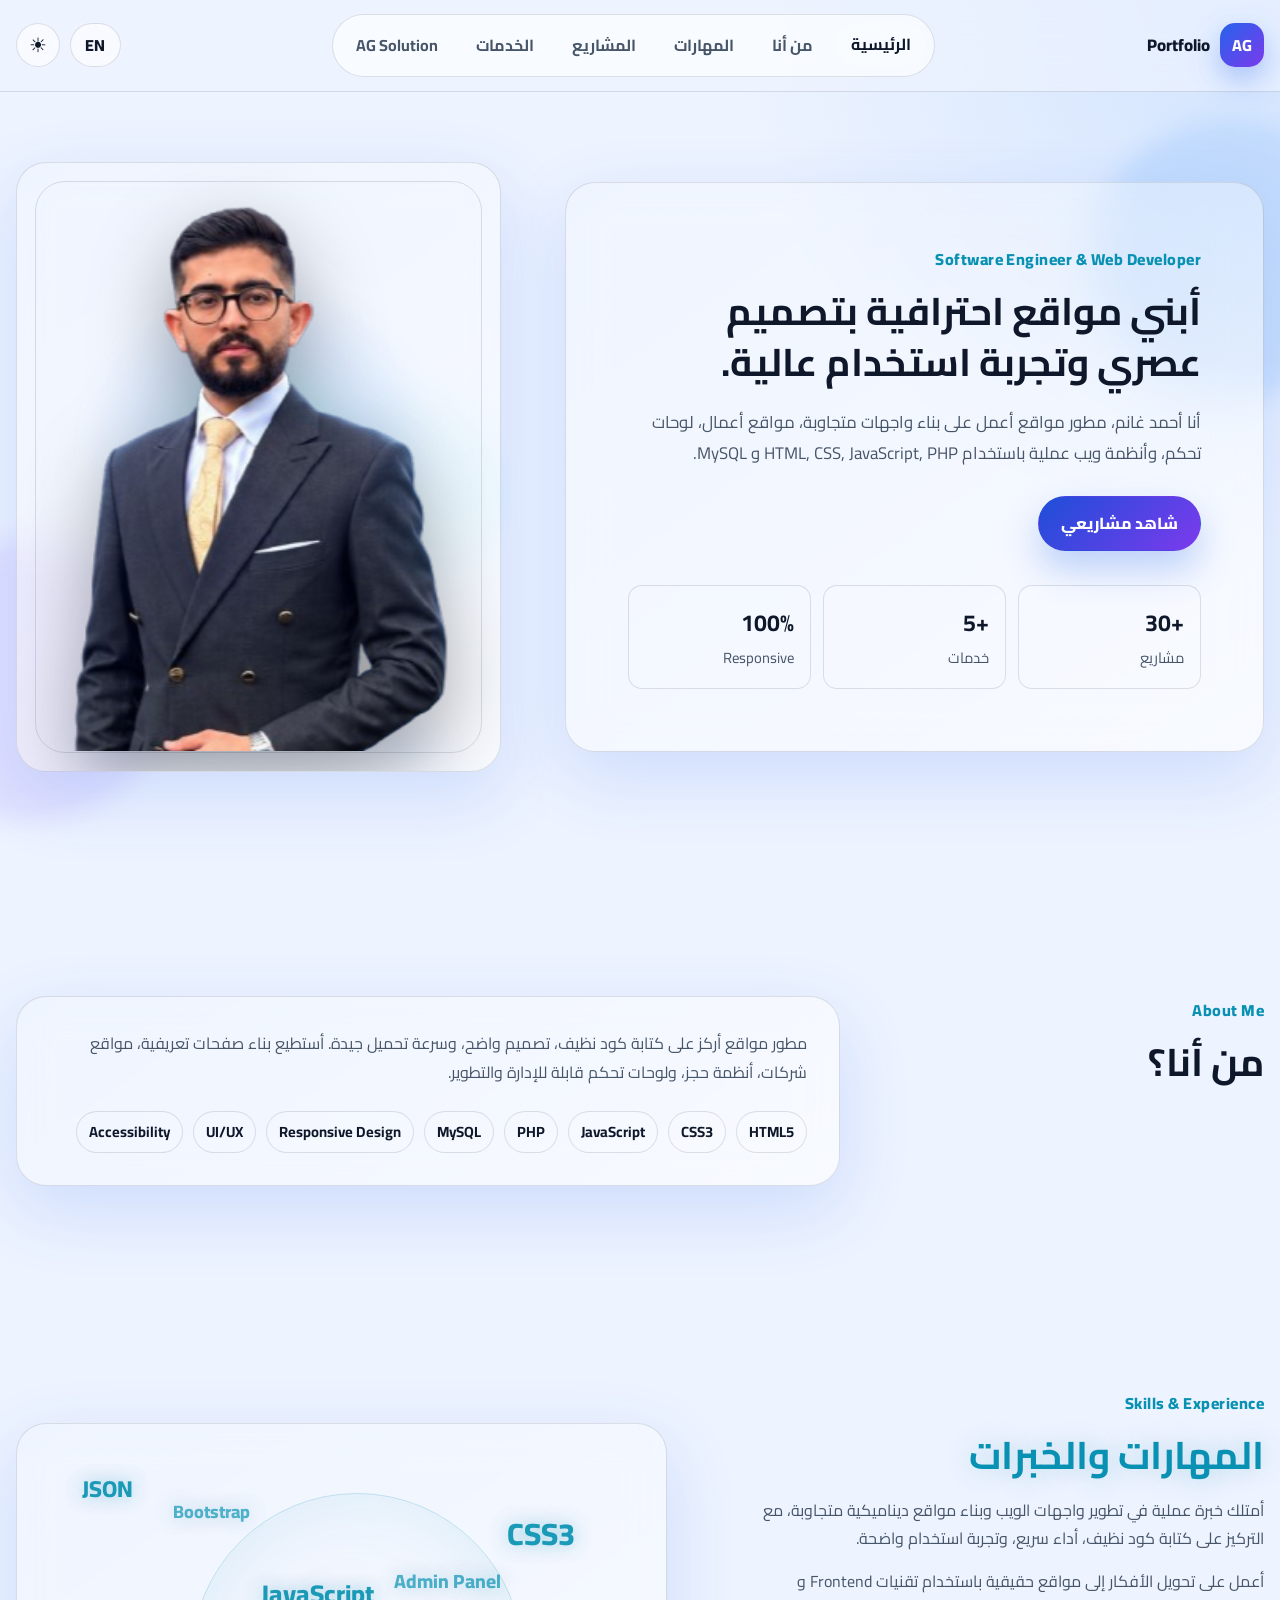
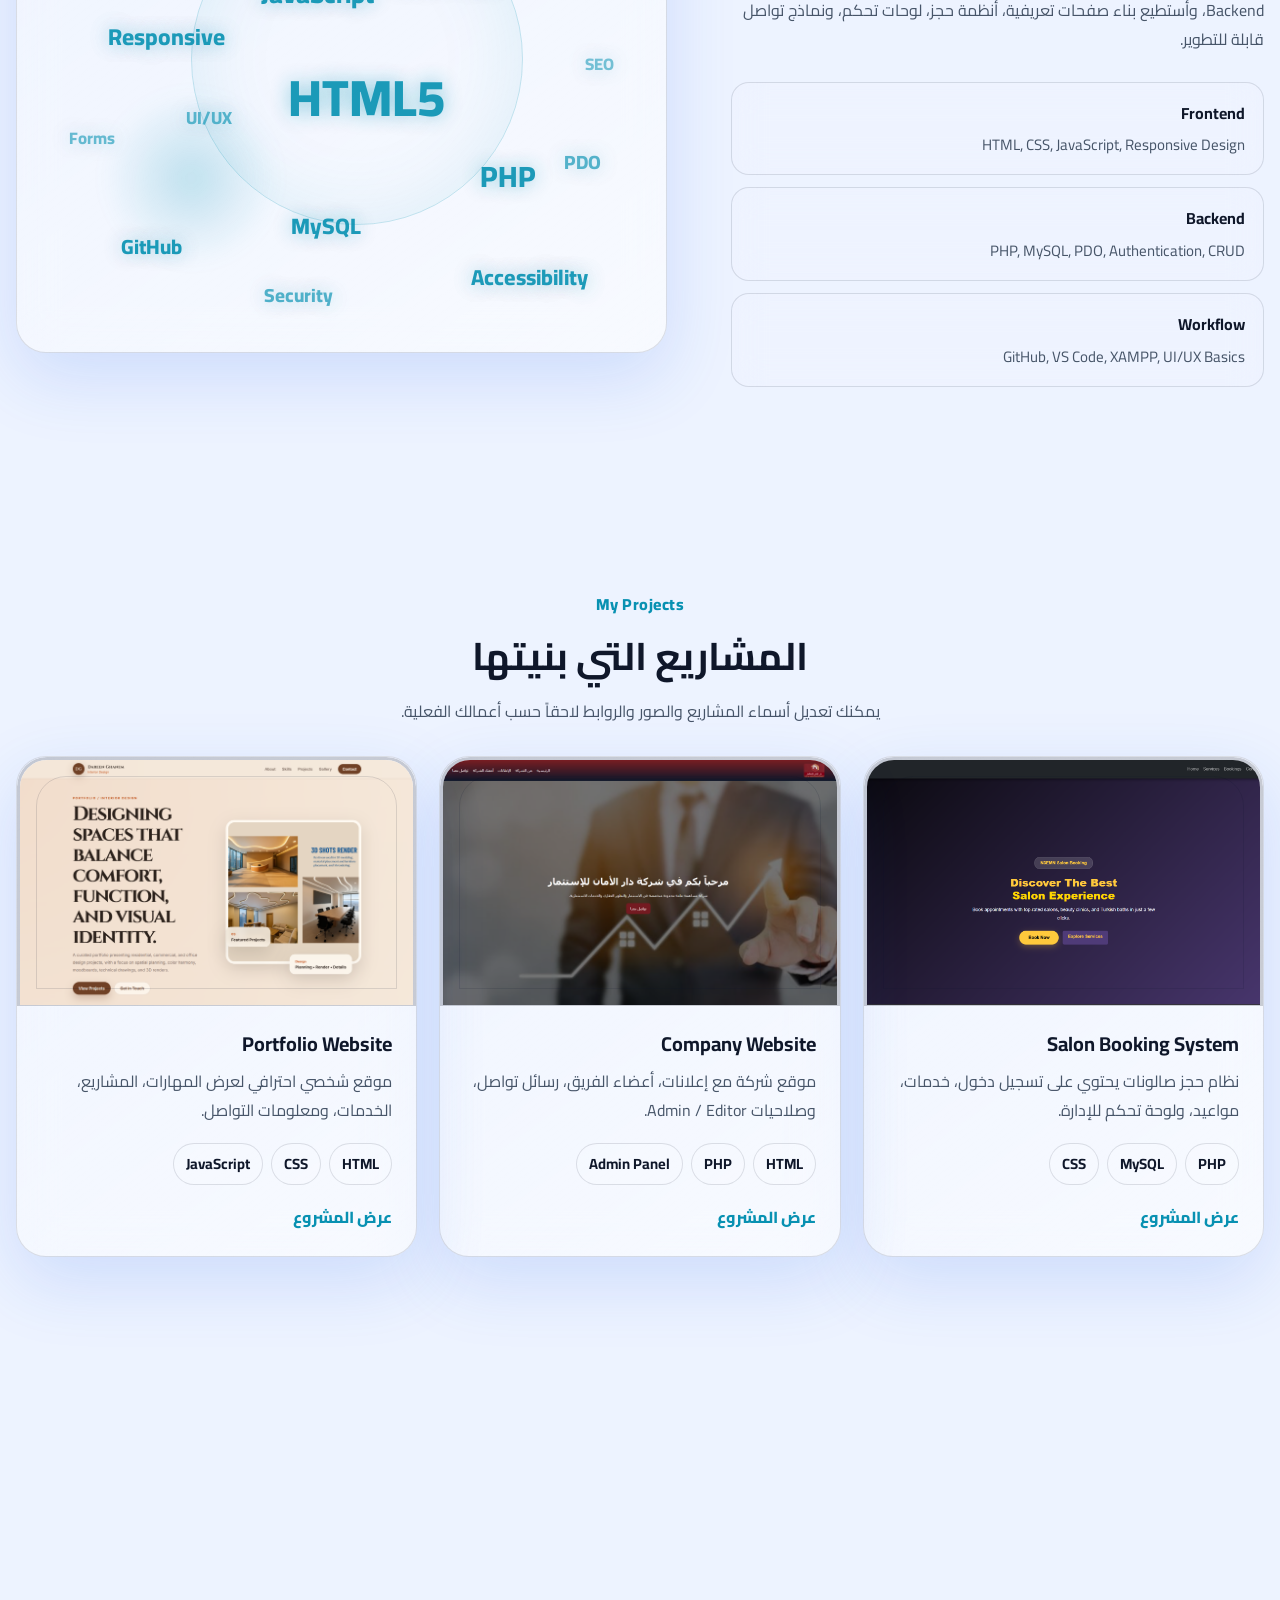
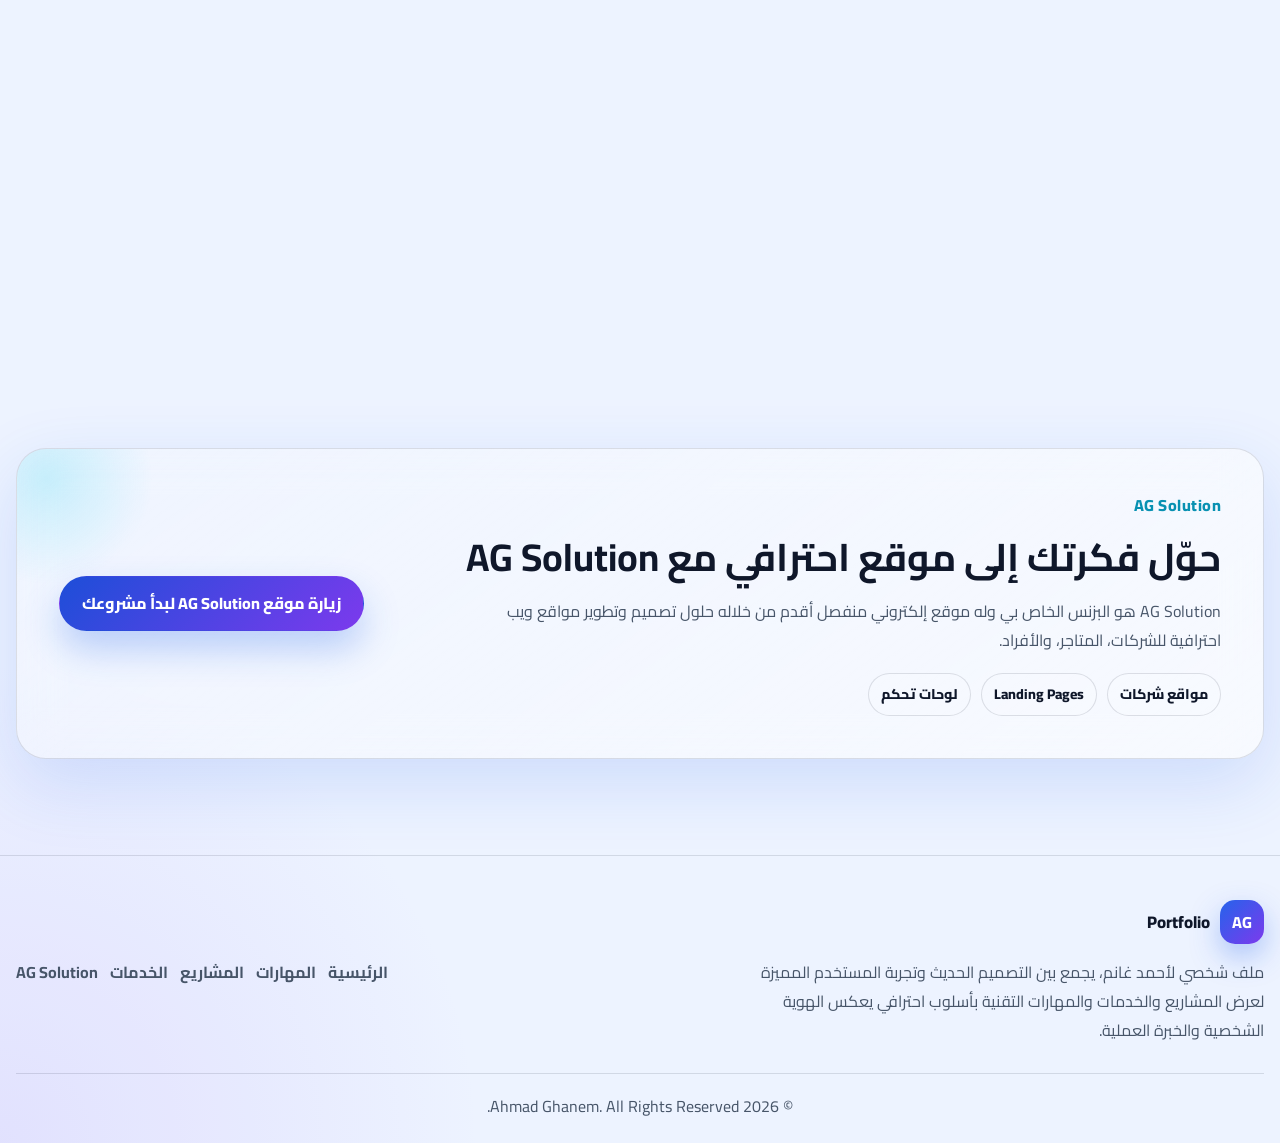
==== commit db66e719: "Add icon" ====
--- a/index.html
+++ b/index.html
@@ -18,6 +18,7 @@
       rel="stylesheet"
     />
     <link rel="stylesheet" href="assets/css/style.css" />
+        <link rel="icon" href="assets/images/ag_icon.png" type="image/png" />
   </head>
   <body>
     <a href="#main" class="skip-link" data-i18n="common.skip"
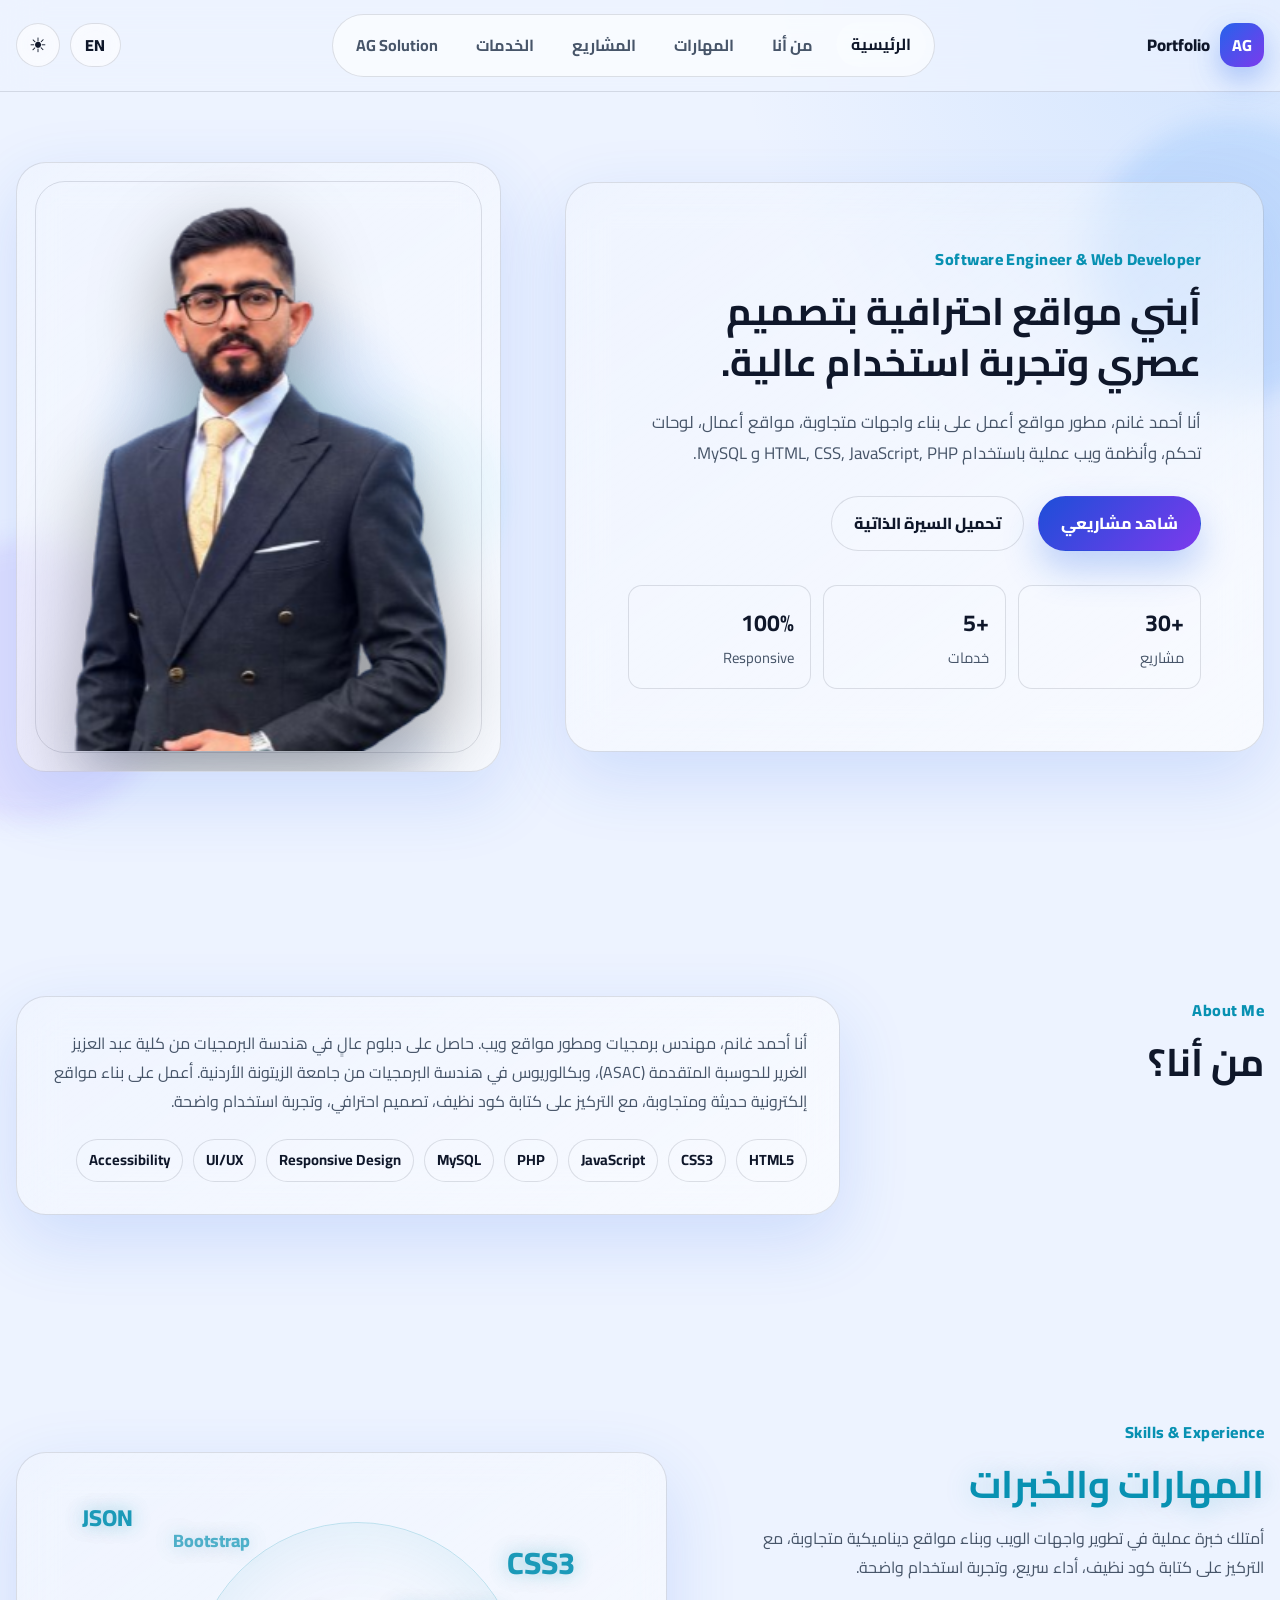
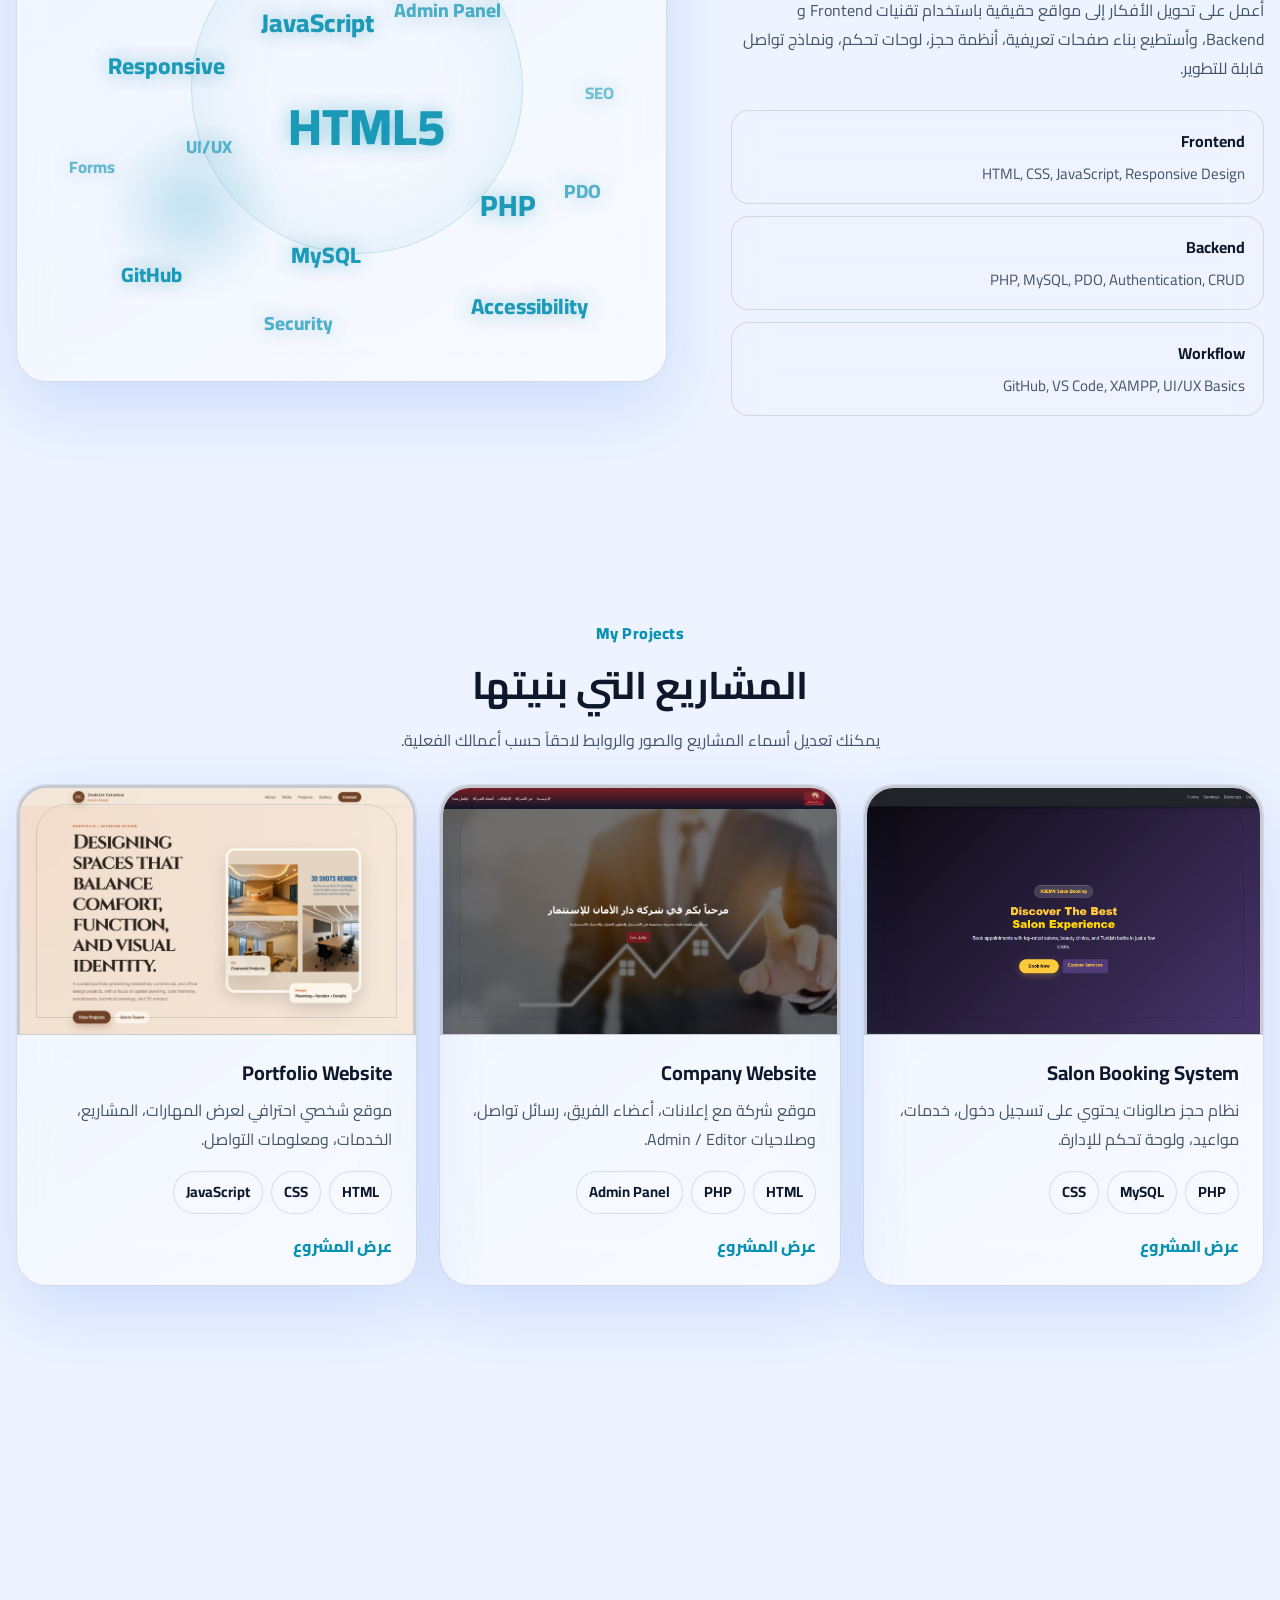
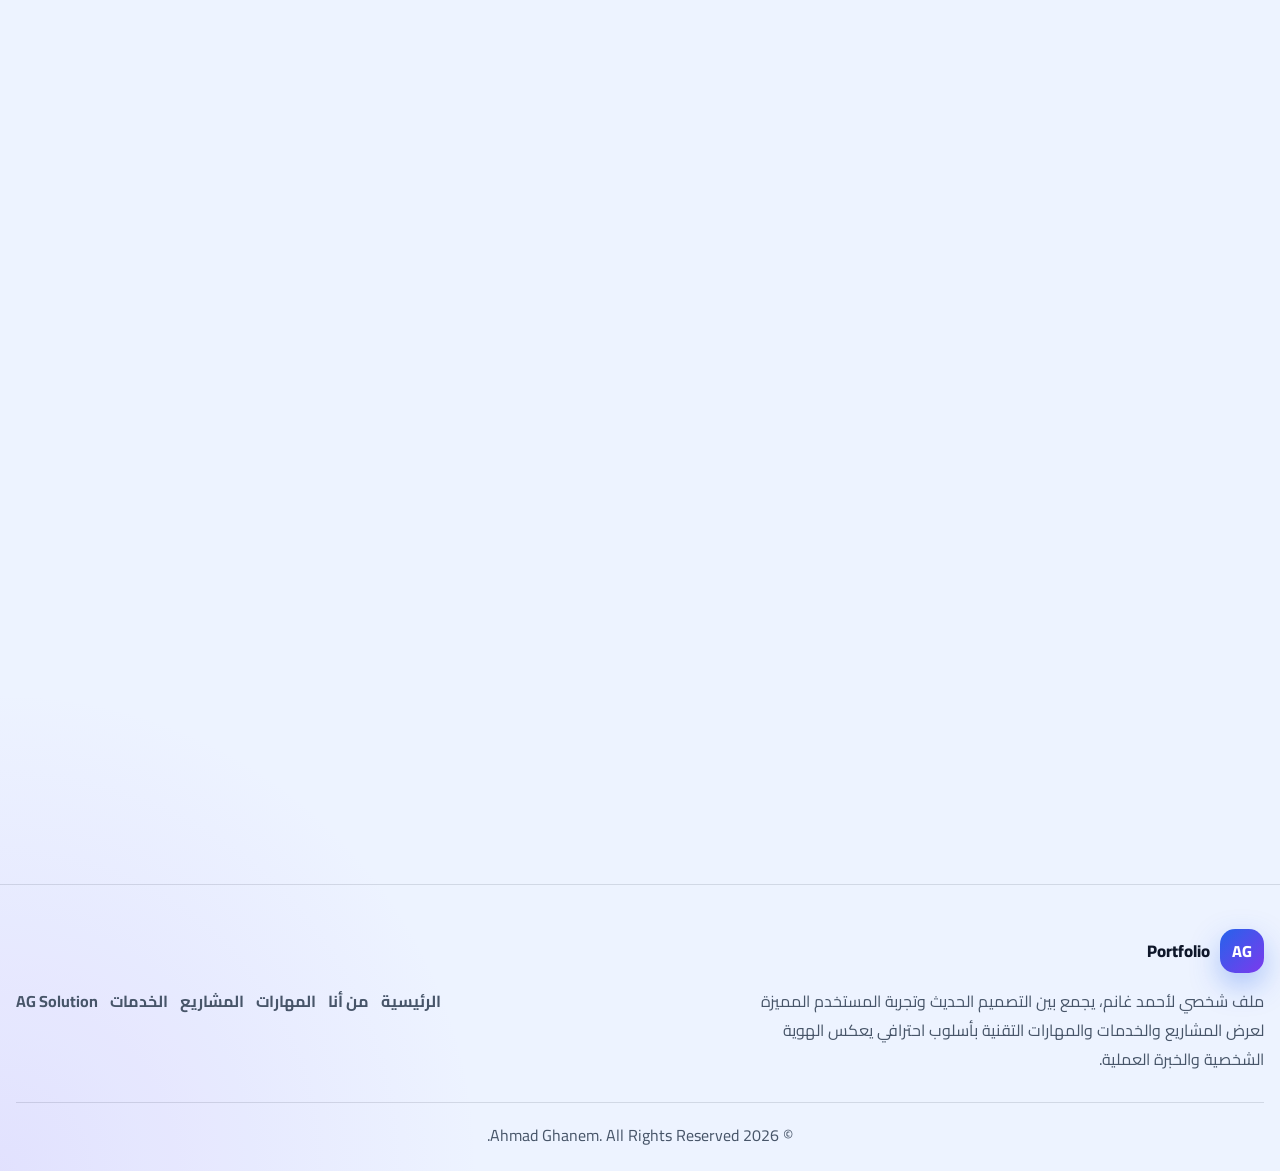
==== commit 3eda131e: "add download cv and edit who am i?" ====
--- a/index.html
+++ b/index.html
@@ -18,7 +18,7 @@
       rel="stylesheet"
     />
     <link rel="stylesheet" href="assets/css/style.css" />
-        <link rel="icon" href="assets/images/ag_icon.png" type="image/png" />
+    <link rel="icon" href="assets/images/ag_icon.png" type="image/png" />
   </head>
   <body>
     <a href="#main" class="skip-link" data-i18n="common.skip"
@@ -137,6 +137,12 @@
                 data-i18n="hero.projectsBtn"
                 >شاهد مشاريعي</a
               >
+              <a
+                href="assets/cv/CV-Ahmad-Ghanem.pdf" download
+                class="btn btn-outline"
+                data-i18n="hero.cvBtn"
+                >تحميل السيرة الذاتية</a
+              >
               <!-- <a
                 href="contact.html"
                 class="btn btn-outline"
@@ -185,9 +191,11 @@
           </div>
           <div class="glass-card about-card reveal">
             <p data-i18n="about.text">
-              مطور مواقع أركز على كتابة كود نظيف، تصميم واضح، وسرعة تحميل جيدة.
-              أستطيع بناء صفحات تعريفية، مواقع شركات، أنظمة حجز، ولوحات تحكم
-              قابلة للإدارة والتطوير.
+              أنا أحمد غانم، مهندس برمجيات ومطور مواقع ويب. حاصل على دبلوم عالٍ
+              في هندسة البرمجيات من كلية عبد العزيز الغرير للحوسبة المتقدمة
+              (ASAC)، وبكالوريوس في هندسة البرمجيات من جامعة الزيتونة الأردنية.
+              أعمل على بناء مواقع إلكترونية حديثة ومتجاوبة، مع التركيز على كتابة
+              كود نظيف، تصميم احترافي، وتجربة استخدام واضحة.
             </p>
             <div
               class="skills-list"
@@ -449,6 +457,7 @@
         </div>
         <div class="footer-links">
           <a href="#home" data-i18n="nav.home">الرئيسية</a
+            ><a href="#about" data-i18n="nav.about">من أنا</a
           ><a href="#skills" data-i18n="nav.skills">المهارات</a
           ><a href="#projects" data-i18n="nav.projects">المشاريع</a
           ><a href="#services" data-i18n="nav.services">الخدمات</a
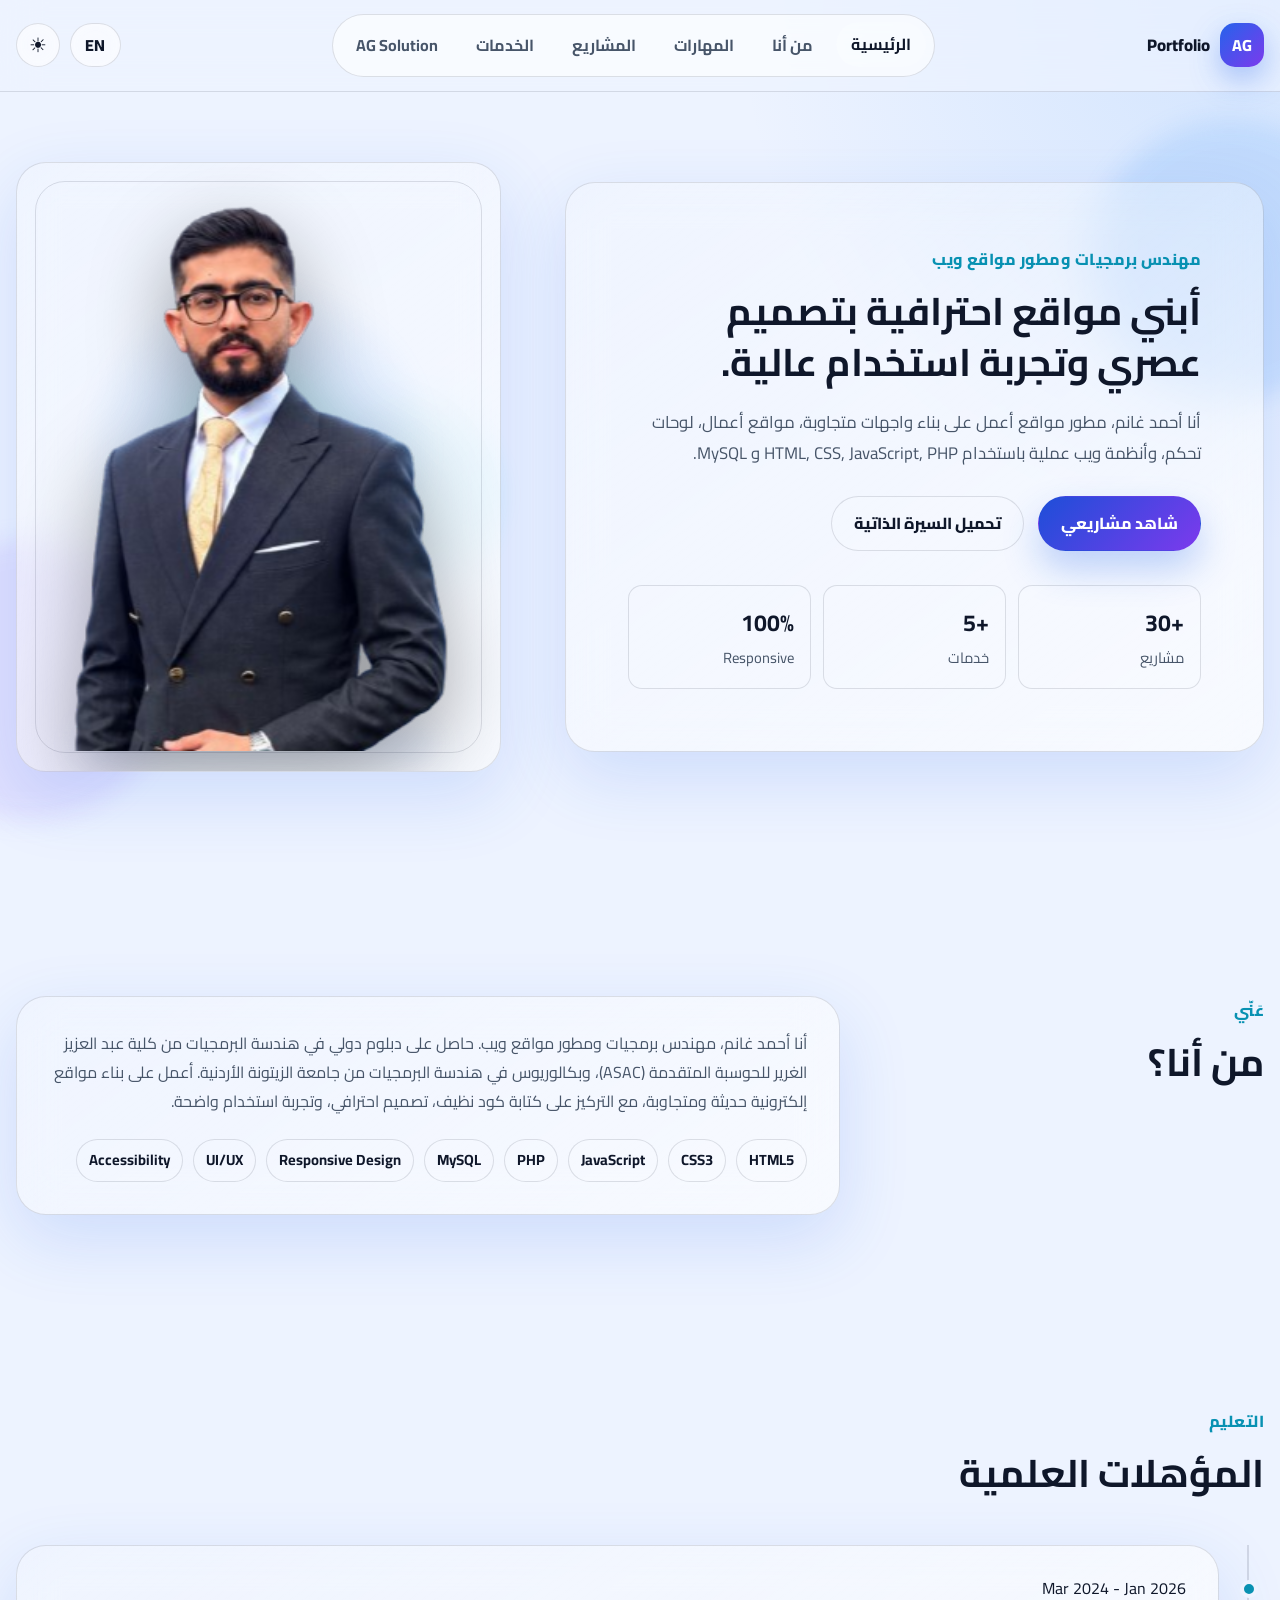
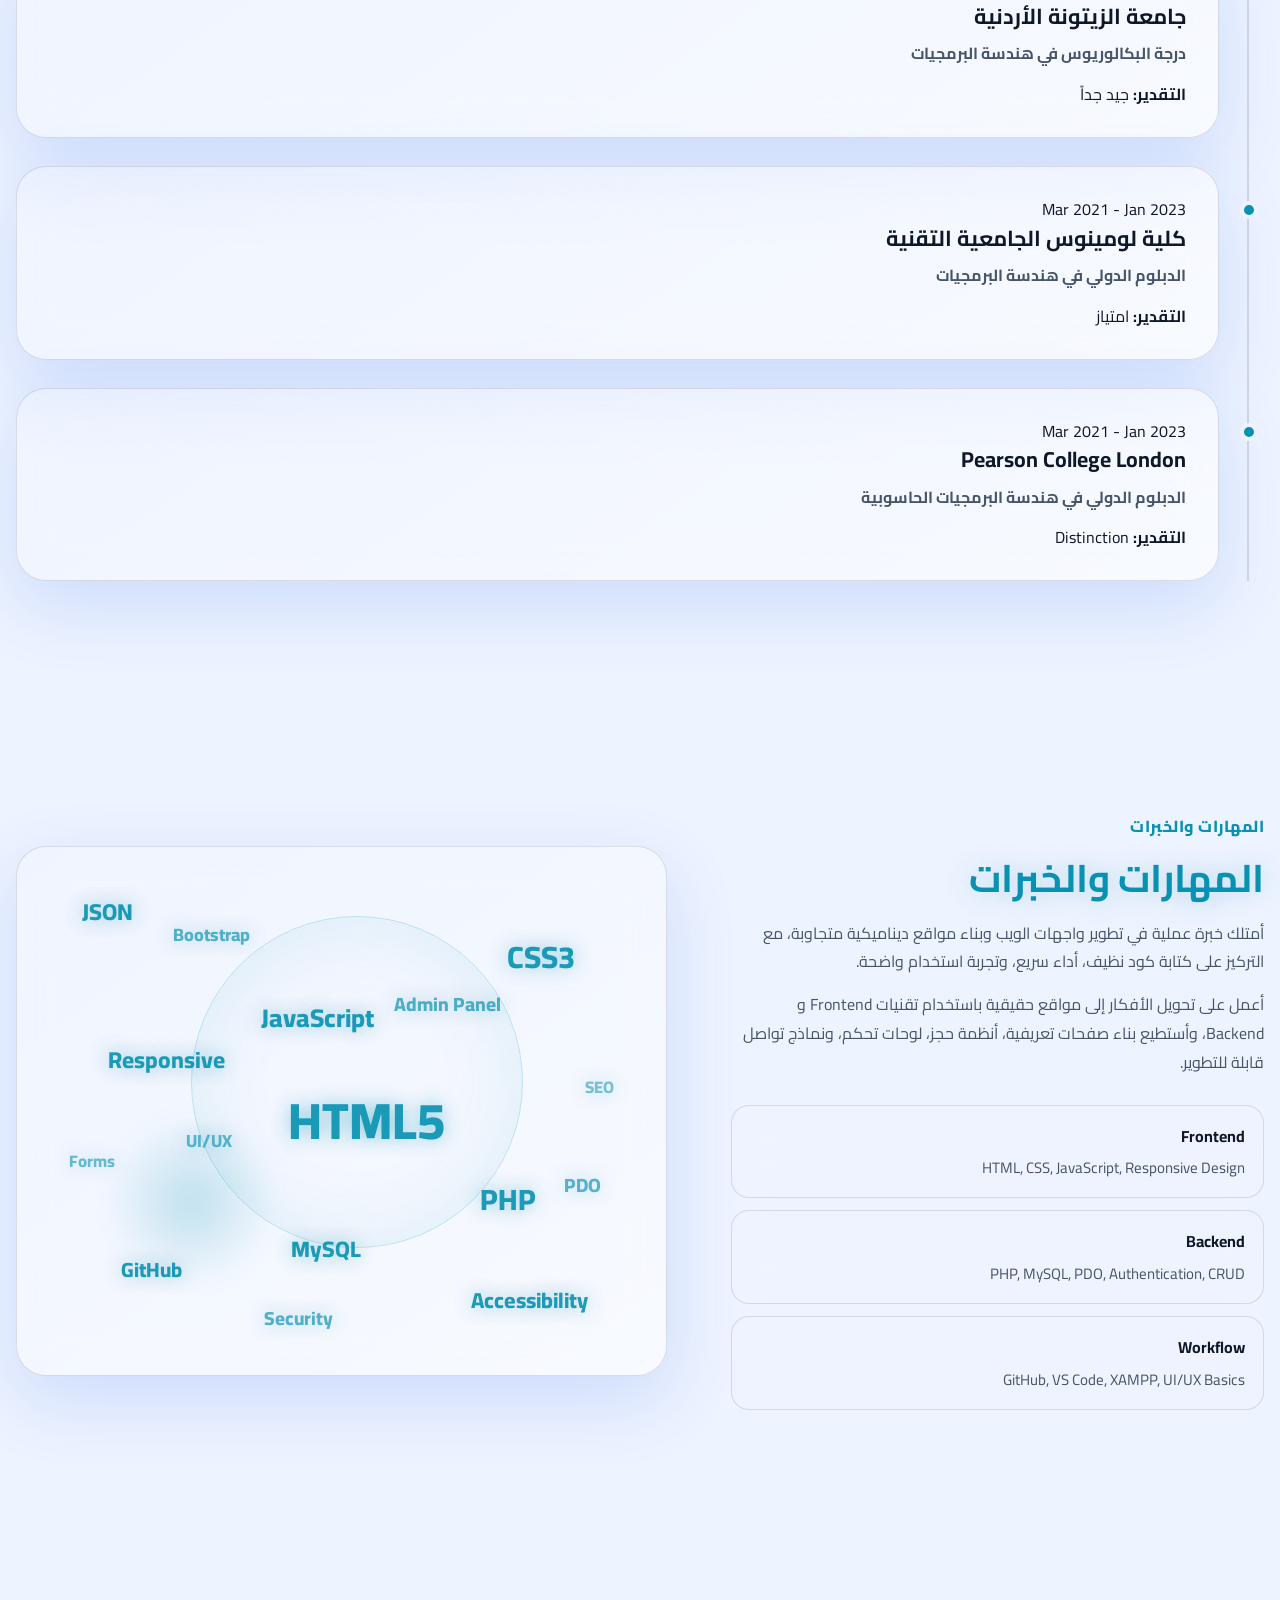
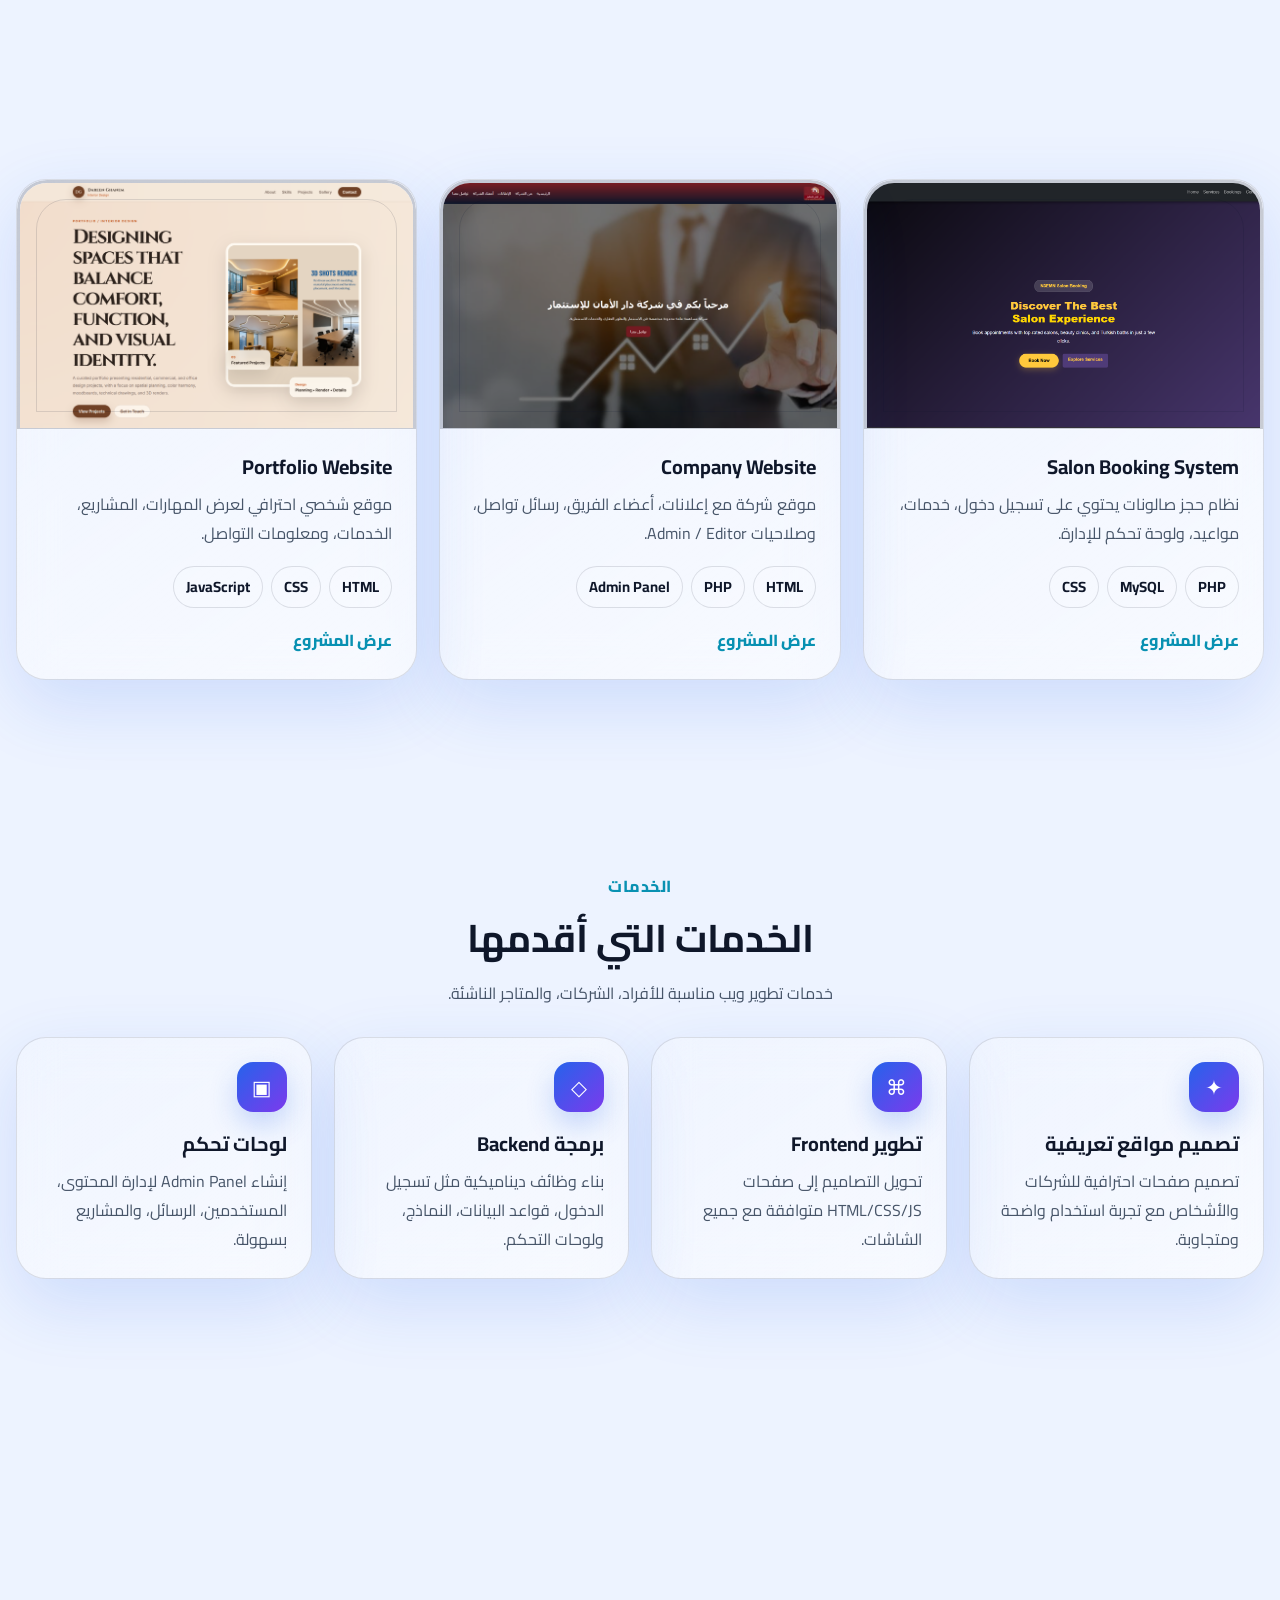
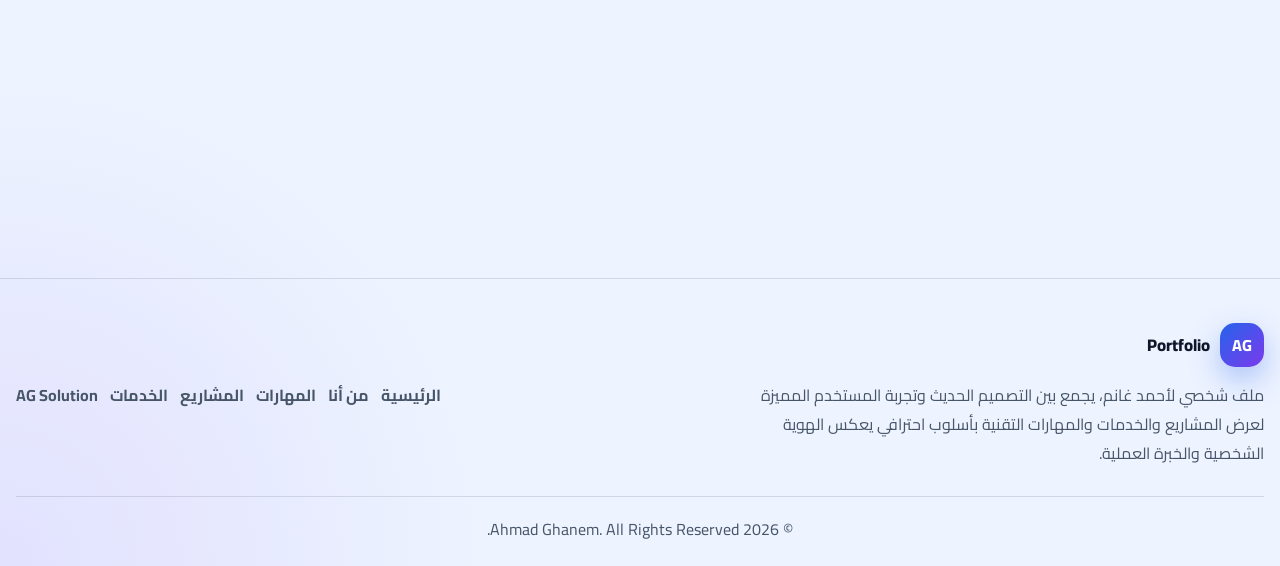
==== commit ac614193: "add education section" ====
--- a/index.html
+++ b/index.html
@@ -210,6 +210,130 @@
         </div>
       </section>
 
+<section class="section" id="education">
+  <div class="container">
+
+    <div class="section-head reveal">
+      <span class="eyebrow" data-i18n="education.eyebrow">
+        Education
+      </span>
+
+      <h2 data-i18n="education.title">
+        Academic Qualifications
+      </h2>
+    </div>
+
+
+    <div class="education-timeline reveal">
+
+
+      <article class="education-item">
+
+        <div class="education-dot"></div>
+
+        <div class="education-card glass-card">
+
+          <span class="education-eyebrow">
+            Mar 2024 - Jan 2026
+          </span>
+
+          <h3 data-i18n="education.uni1">
+            Al-Zaytoonah University of Jordan
+          </h3>
+
+          <h4 data-i18n="education.degree1">
+            Bachelor's degree, Software Engineering
+          </h4>
+
+          <p>
+            <strong data-i18n="education.grade">
+              Grade:
+            </strong>
+            <span data-i18n="education.grade1">
+              Very Good
+            </span>
+          </p>
+
+        </div>
+
+      </article>
+
+
+
+      <article class="education-item">
+
+        <div class="education-dot"></div>
+
+        <div class="education-card glass-card">
+
+          <span class="education-eyebrow">
+            Mar 2021 - Jan 2023
+          </span>
+
+          <h3 data-i18n="education.uni2">
+            Luminus Technical University College
+          </h3>
+
+          <h4 data-i18n="education.degree2">
+            Higher National Diploma, Computer Software Engineering
+          </h4>
+
+          <p>
+            <strong data-i18n="education.grade">
+              Grade:
+            </strong>
+            <span data-i18n="education.grade2">
+              Excellence
+            </span>
+          </p>
+
+        </div>
+
+      </article>
+
+
+
+      <article class="education-item">
+
+        <div class="education-dot"></div>
+
+        <div class="education-card glass-card">
+
+          <span class="education-eyebrow">
+            <span class="education-eyebrow">
+            Mar 2021 - Jan 2023
+          </span>
+          </span>
+
+          <h3 data-i18n="education.uni3">
+            Pearson College London
+          </h3>
+
+          <h4 data-i18n="education.degree3">
+            Higher National Diploma, in Computing Software Engineering
+          </h4>
+
+          <p>
+            <strong data-i18n="education.grade">
+              Grade:
+            </strong>
+
+            <span data-i18n="education.grade3">
+              Distinction
+            </span>
+          </p>
+
+        </div>
+
+      </article>
+
+
+    </div>
+
+  </div>
+</section>
+
+
       <section class="section skills-experience-section" id="skills">
         <div class="container skills-experience-grid">
           <div class="skills-copy reveal">
--- a/assets/css/style.css
+++ b/assets/css/style.css
@@ -1348,3 +1348,79 @@
     max-height: 415px;
   }
 }
+
+
+/* Education Section */
+.education-timeline {
+  position: relative;
+  margin-top: 45px;
+  padding-inline-start: 45px;
+}
+
+.education-timeline::before {
+  content: "";
+  position: absolute;
+  top: 0;
+  bottom: 0;
+  inset-inline-start: 15px;
+  width: 2px;
+  background: var(--glass-border);
+}
+
+.education-item {
+  position: relative;
+  margin-bottom: 28px;
+}
+
+.education-dot {
+  position: absolute;
+  inset-inline-start: -39px;
+  top: 35px;
+  width: 18px;
+  height: 18px;
+  border-radius: 50%;
+  background: var(--accent);
+  border: 4px solid var(--bg);
+  z-index: 2;
+}
+
+.education-card {
+  padding: 28px 32px;
+  transition: transform var(--transition), box-shadow var(--transition);
+}
+
+.education-card:hover {
+  transform: translateY(-6px);
+}
+
+.education-date {
+  display: inline-block;
+  color: var(--accent);
+  font-weight: 700;
+  margin-bottom: 10px;
+}
+
+.education-card h3 {
+  font-size: 1.35rem;
+  margin-bottom: 8px;
+}
+
+.education-card h4 {
+  color: var(--muted);
+  font-size: 1rem;
+  margin-bottom: 12px;
+}
+
+.education-card p {
+  color: var(--text);
+}
+
+@media (max-width: 600px) {
+  .education-timeline {
+    padding-inline-start: 35px;
+  }
+
+  .education-card {
+    padding: 22px;
+  }
+}
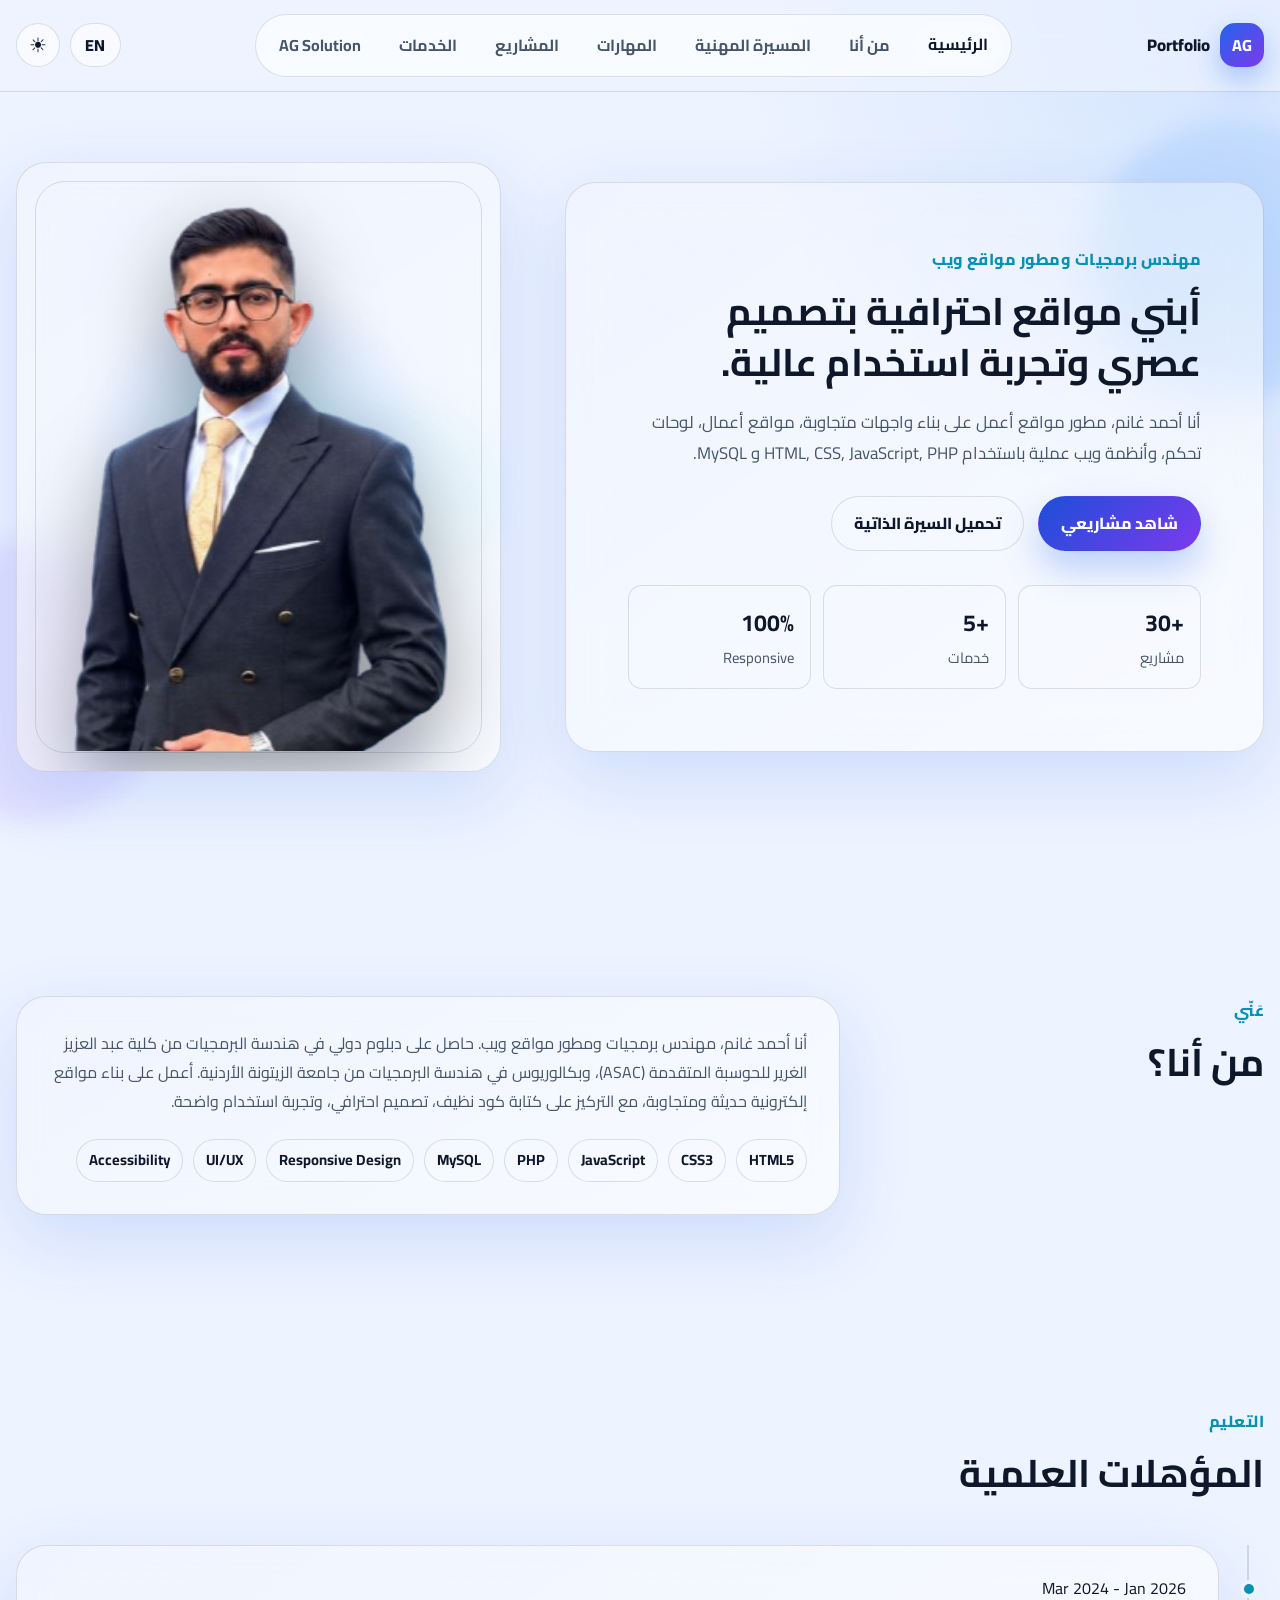
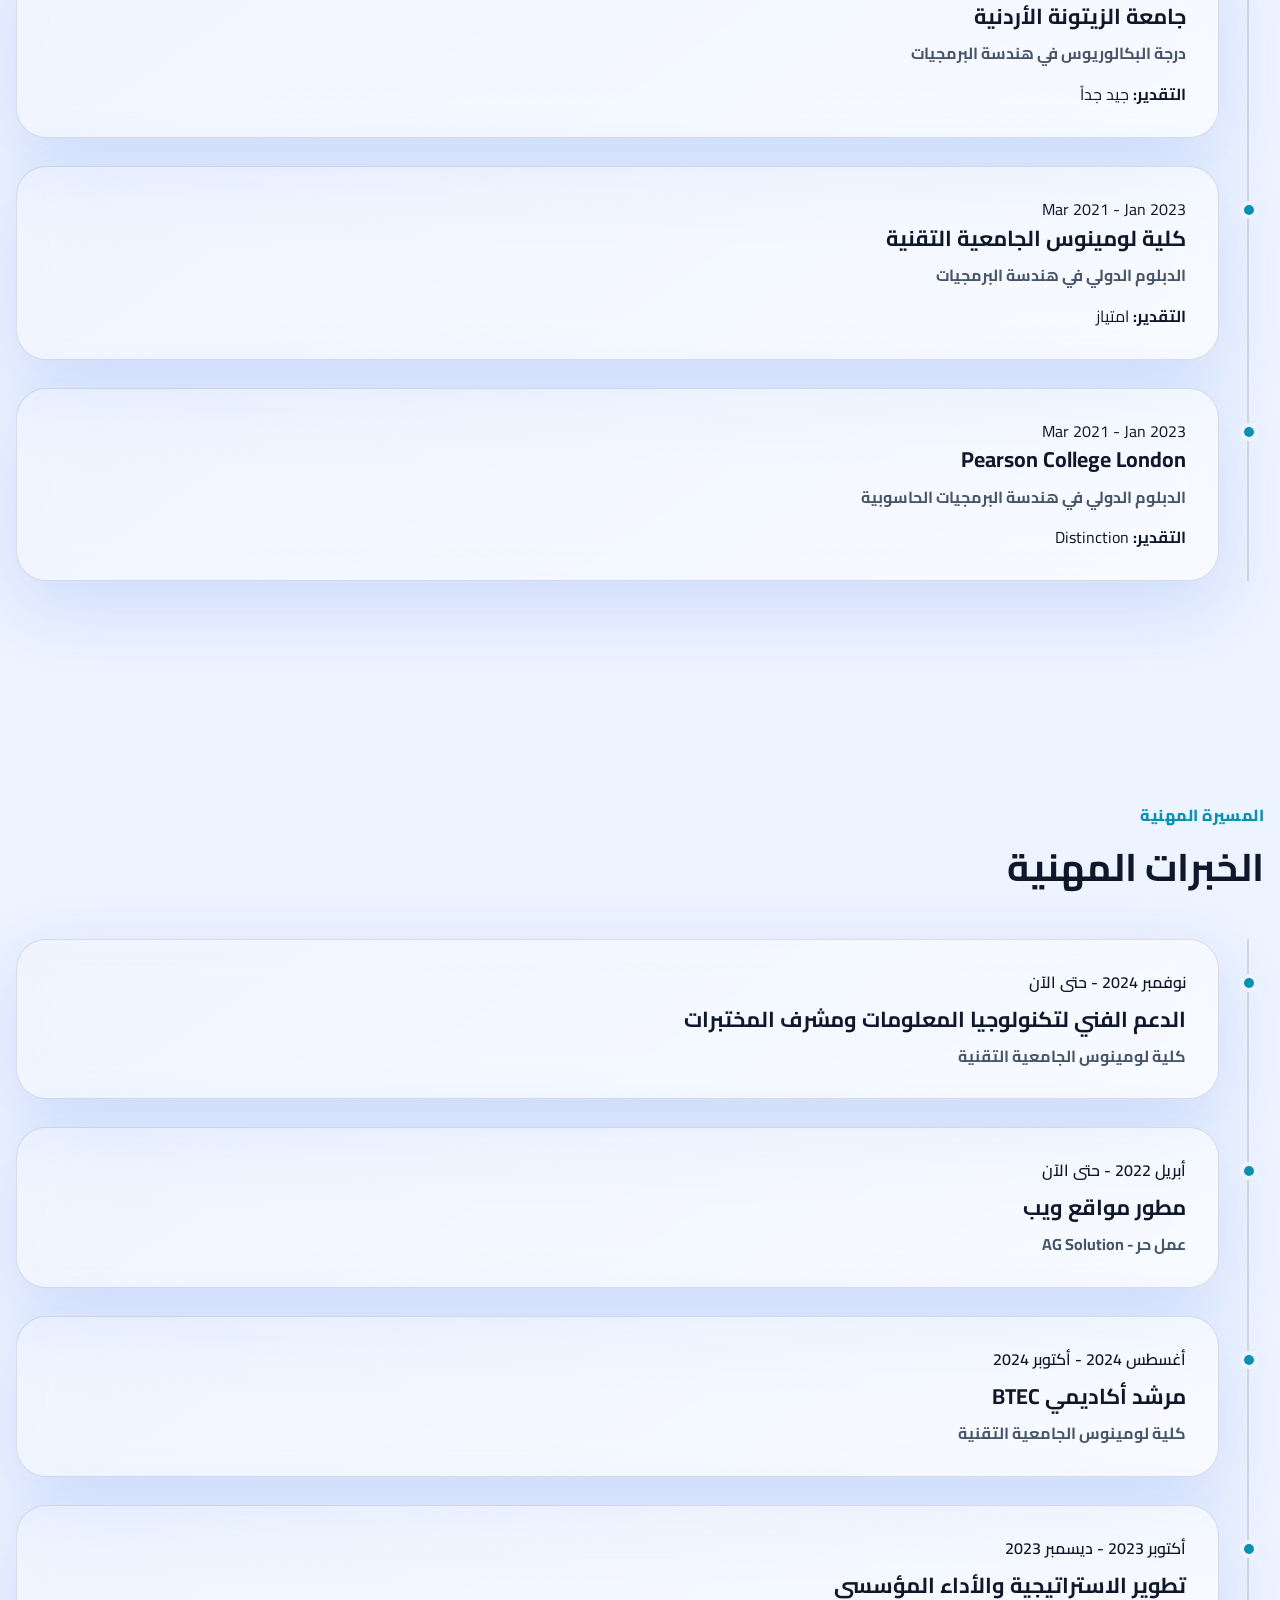
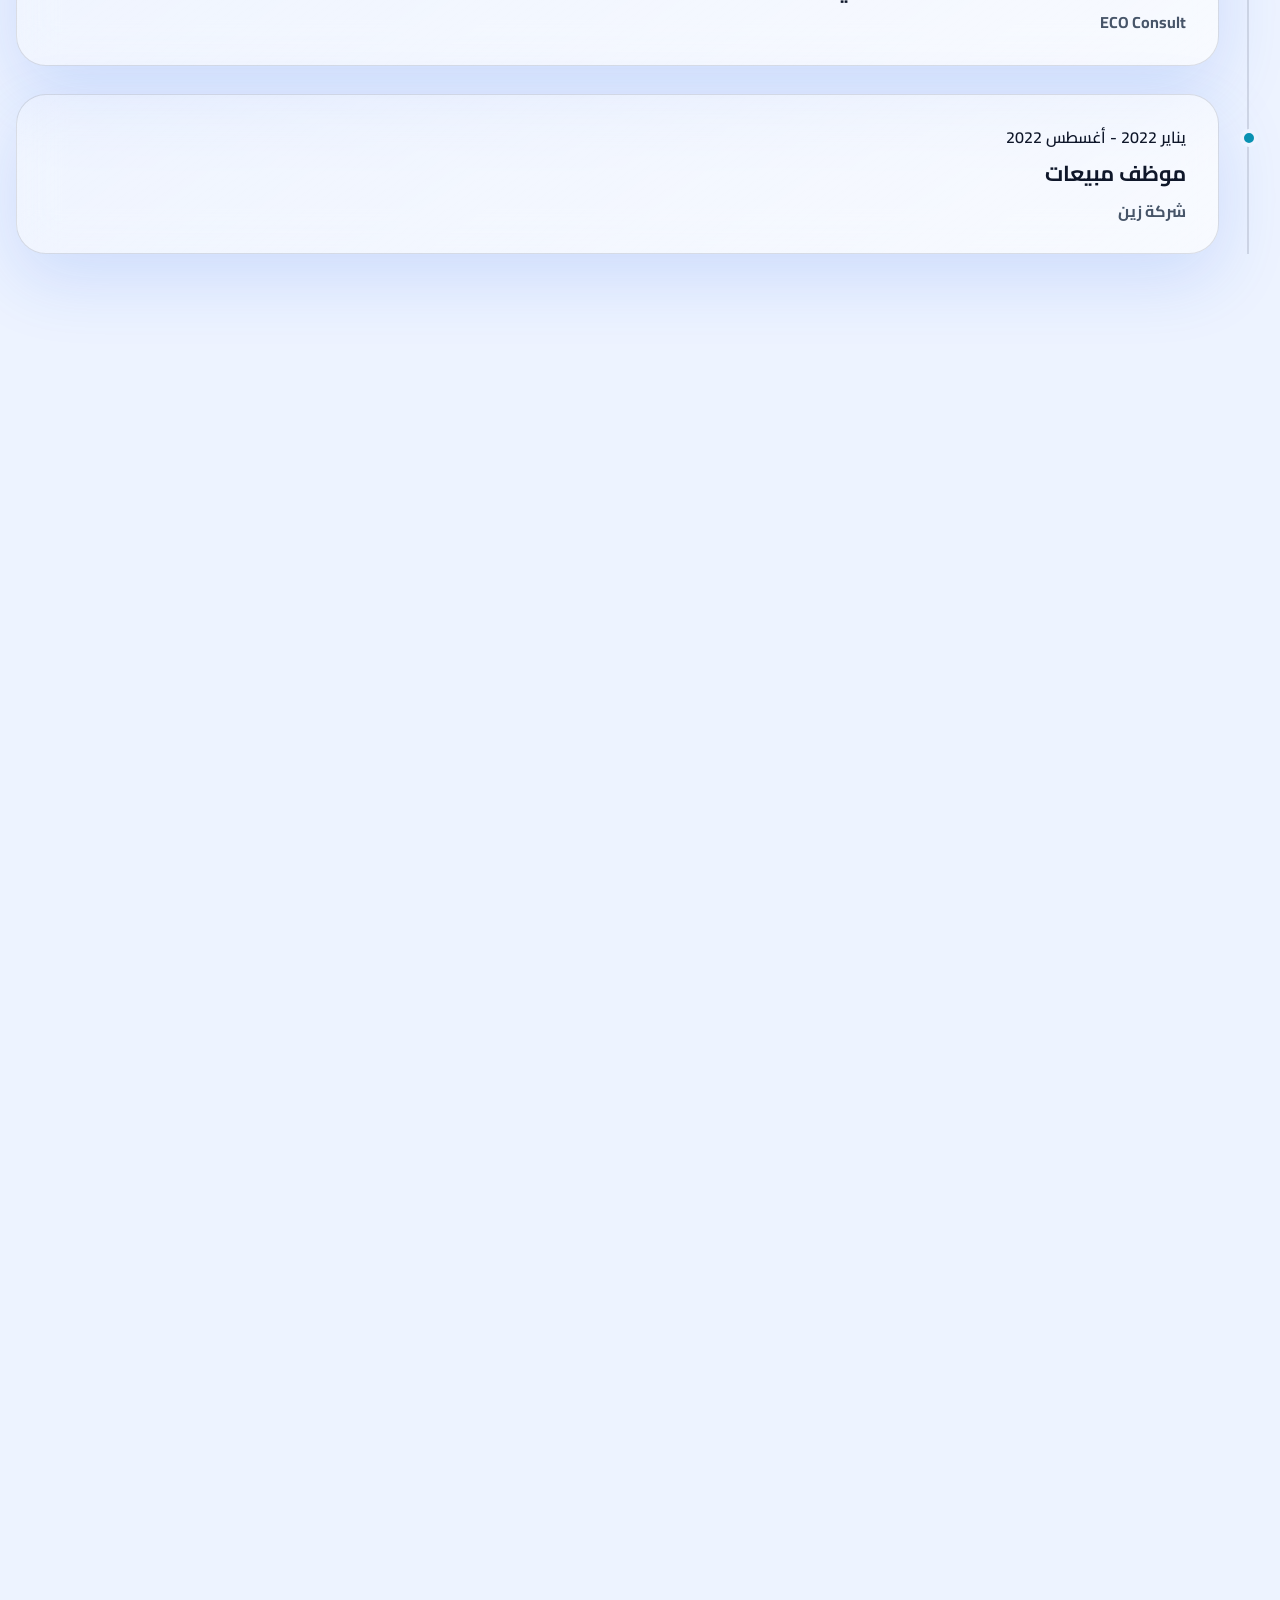
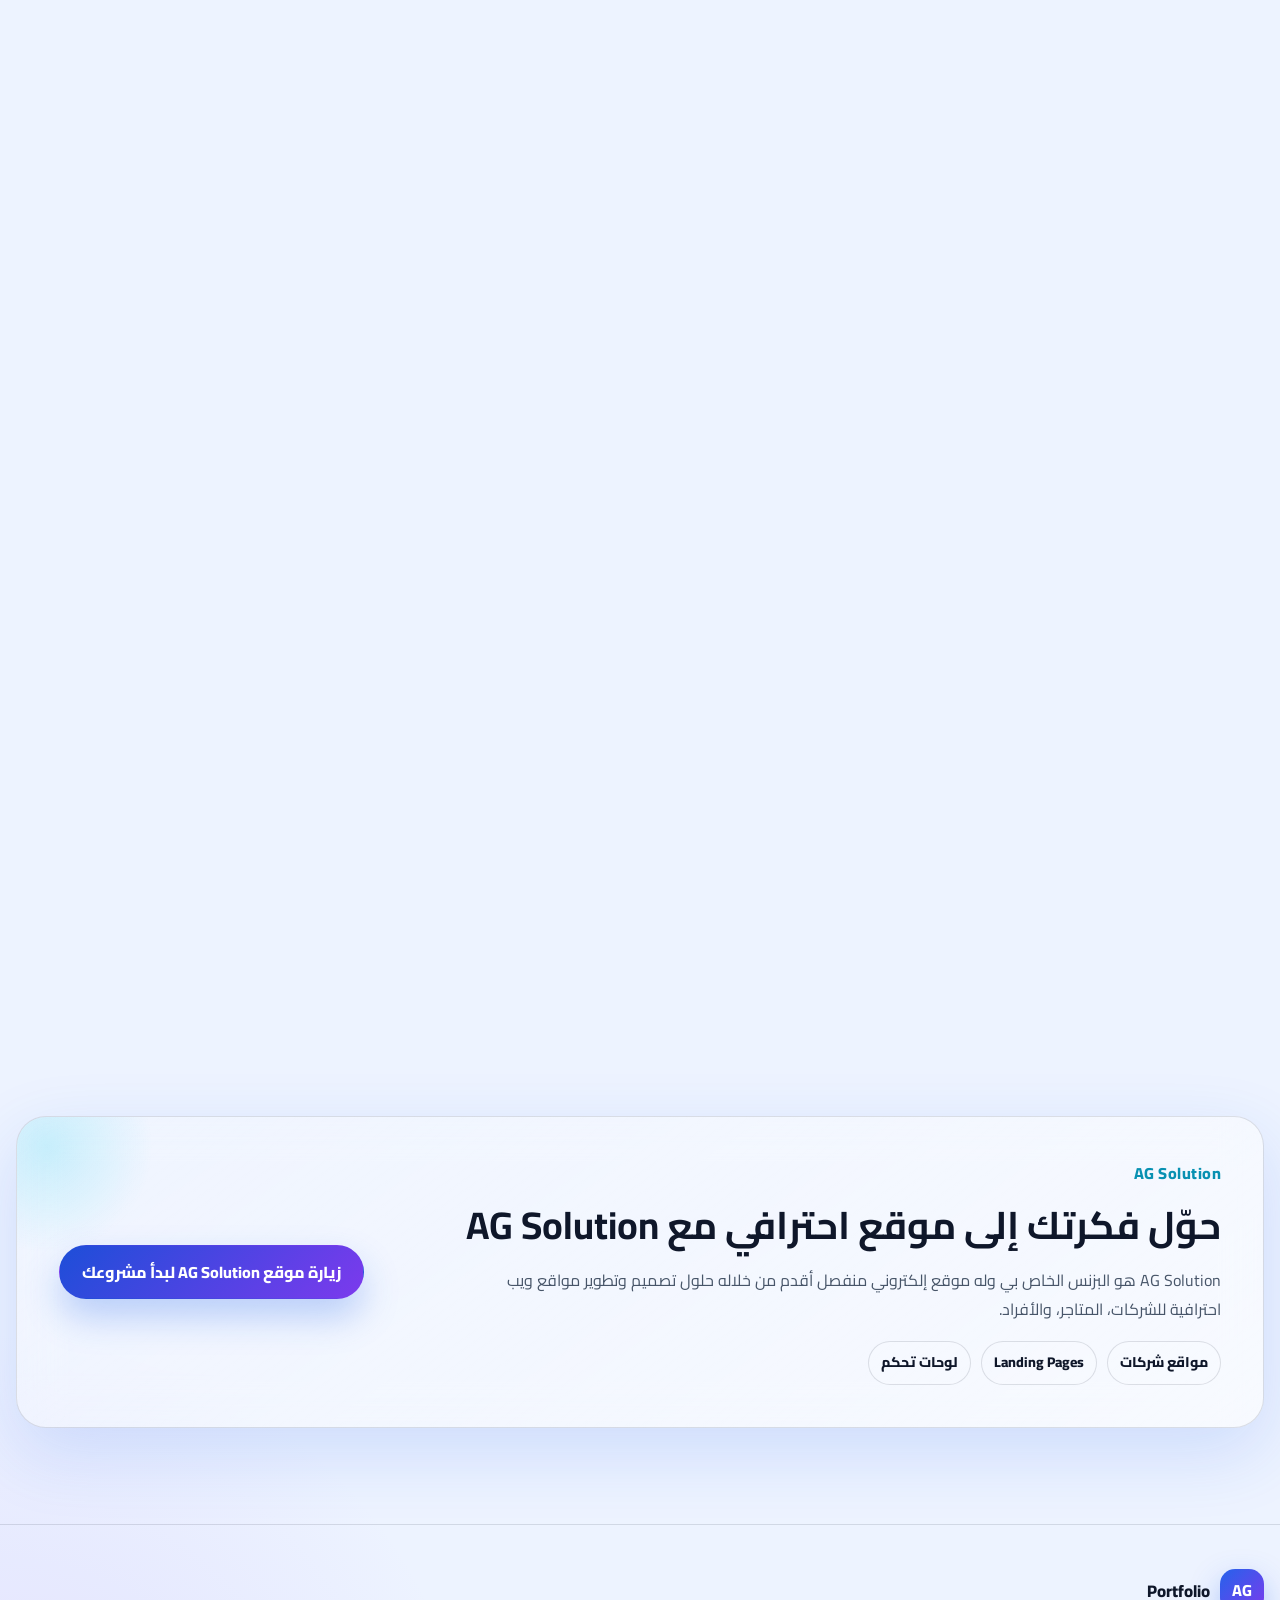
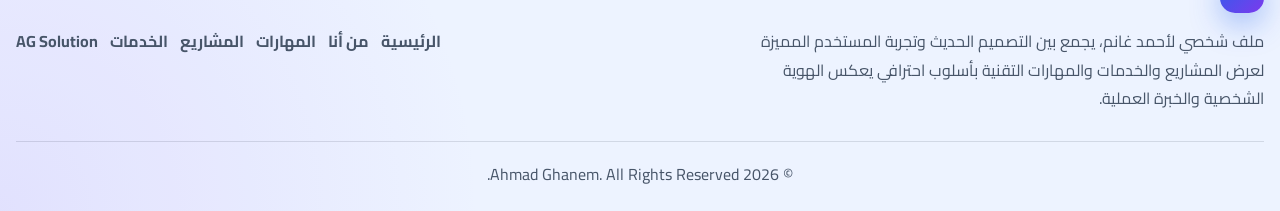
==== commit 83d0aee0: "add Career section" ====
--- a/index.html
+++ b/index.html
@@ -62,6 +62,9 @@
           </li>
           <li>
             <a href="#about" class="nav-link" data-i18n="nav.about">من أنا</a>
+          </li>
+          <li>
+            <a href="#career" class="nav-link" data-i18n="nav.career">Career</a>
           </li>
           <li>
             <a href="#skills" class="nav-link" data-i18n="nav.skills"
@@ -334,6 +337,48 @@
 </section>
 
 
+
+<section class="section career-section" id="career">
+  <div class="container">
+    <div class="section-head reveal">
+      <span class="eyebrow" data-i18n="career.eyebrow">Career</span>
+      <h2 data-i18n="career.title">Professional Experience</h2>
+    </div>
+    <div class="career-timeline reveal">
+      <article class="career-item"><div class="career-dot"></div><div class="career-card glass-card">
+        <span class="career-date" data-i18n="career.date1">Nov 2024 - Present</span>
+        <h3 data-i18n="career.role1">IT Technical Support and Lab Supervisor</h3>
+        <h4 data-i18n="career.company1">Luminus Technical University College</h4>
+      </div></article>
+            <article class="career-item"><div class="career-dot"></div><div class="career-card glass-card">
+        <span class="career-date" data-i18n="career.date3">Apr 2022 - Present</span>
+        <h3 data-i18n="career.role3">Web Developer</h3>
+        <h4>
+    <span data-i18n="career.company3">Freelancer – </span>
+    <a href="https://agsolution.site/" target="_blank" rel="noopener noreferrer">
+        AG Solution
+    </a>
+</h4>
+      </div></article>
+      <article class="career-item"><div class="career-dot"></div><div class="career-card glass-card">
+        <span class="career-date" data-i18n="career.date2">Aug 2024 - Oct 2024</span>
+        <h3 data-i18n="career.role2">BTEC Academic Advisor</h3>
+        <h4 data-i18n="career.company1">Luminus Technical University College</h4>
+      </div></article>
+      <article class="career-item"><div class="career-dot"></div><div class="career-card glass-card">
+        <span class="career-date" data-i18n="career.date4">Oct 2023 - Dec 2023</span>
+        <h3 data-i18n="career.role4">Strategy Development and Organizational Performance</h3>
+        <h4 data-i18n="career.company4">ECO Consult</h4>
+      </div></article>
+      <article class="career-item"><div class="career-dot"></div><div class="career-card glass-card">
+        <span class="career-date" data-i18n="career.date5">Jan 2022 - Aug 2022</span>
+        <h3 data-i18n="career.role5">Sales Employee</h3>
+        <h4 data-i18n="career.company5">Zain Company</h4>
+      </div></article>
+    </div>
+  </div>
+</section>
+
       <section class="section skills-experience-section" id="skills">
         <div class="container skills-experience-grid">
           <div class="skills-copy reveal">
--- a/assets/css/style.css
+++ b/assets/css/style.css
@@ -1023,7 +1023,7 @@
 }
 
 .skills-copy h2 {
-  color: var(--accent);
+  color: var(--text);
   text-shadow: 0 0 28px color-mix(in srgb, var(--accent), transparent 68%);
 }
 
@@ -1424,3 +1424,19 @@
     padding: 22px;
   }
 }
+
+
+/* Career / Professional Experience — timeline matching Education */
+.career-timeline { position: relative; margin-top: 45px; padding-inline-start: 45px; }
+.career-timeline::before { content: ""; position: absolute; top: 0; bottom: 0; inset-inline-start: 15px; width: 2px; background: var(--glass-border); }
+.career-item { position: relative; margin-bottom: 28px; }
+.career-item:last-child { margin-bottom: 0; }
+.career-dot { position: absolute; inset-inline-start: -39px; top: 35px; width: 18px; height: 18px; border-radius: 50%; background: var(--accent); border: 4px solid var(--bg); z-index: 2; }
+.career-card { padding: 28px 32px; transition: transform var(--transition), box-shadow var(--transition); }
+.career-card:hover { transform: translateY(-6px); }
+.career-date { display: inline-block; color: var(--text); font-weight: 600; margin-bottom: 8px; }
+.career-card h3 { font-size: 1.35rem; margin-bottom: 8px; }
+.career-card h4 { color: var(--muted); font-size: 1rem; margin-bottom: 0; }
+html[dir="rtl"] .career-card { text-align: right; }
+html[dir="ltr"] .career-card { text-align: left; }
+@media (max-width: 600px) { .career-timeline { padding-inline-start: 35px; } .career-card { padding: 22px; } .career-card h3 { font-size: 1.18rem; } }
